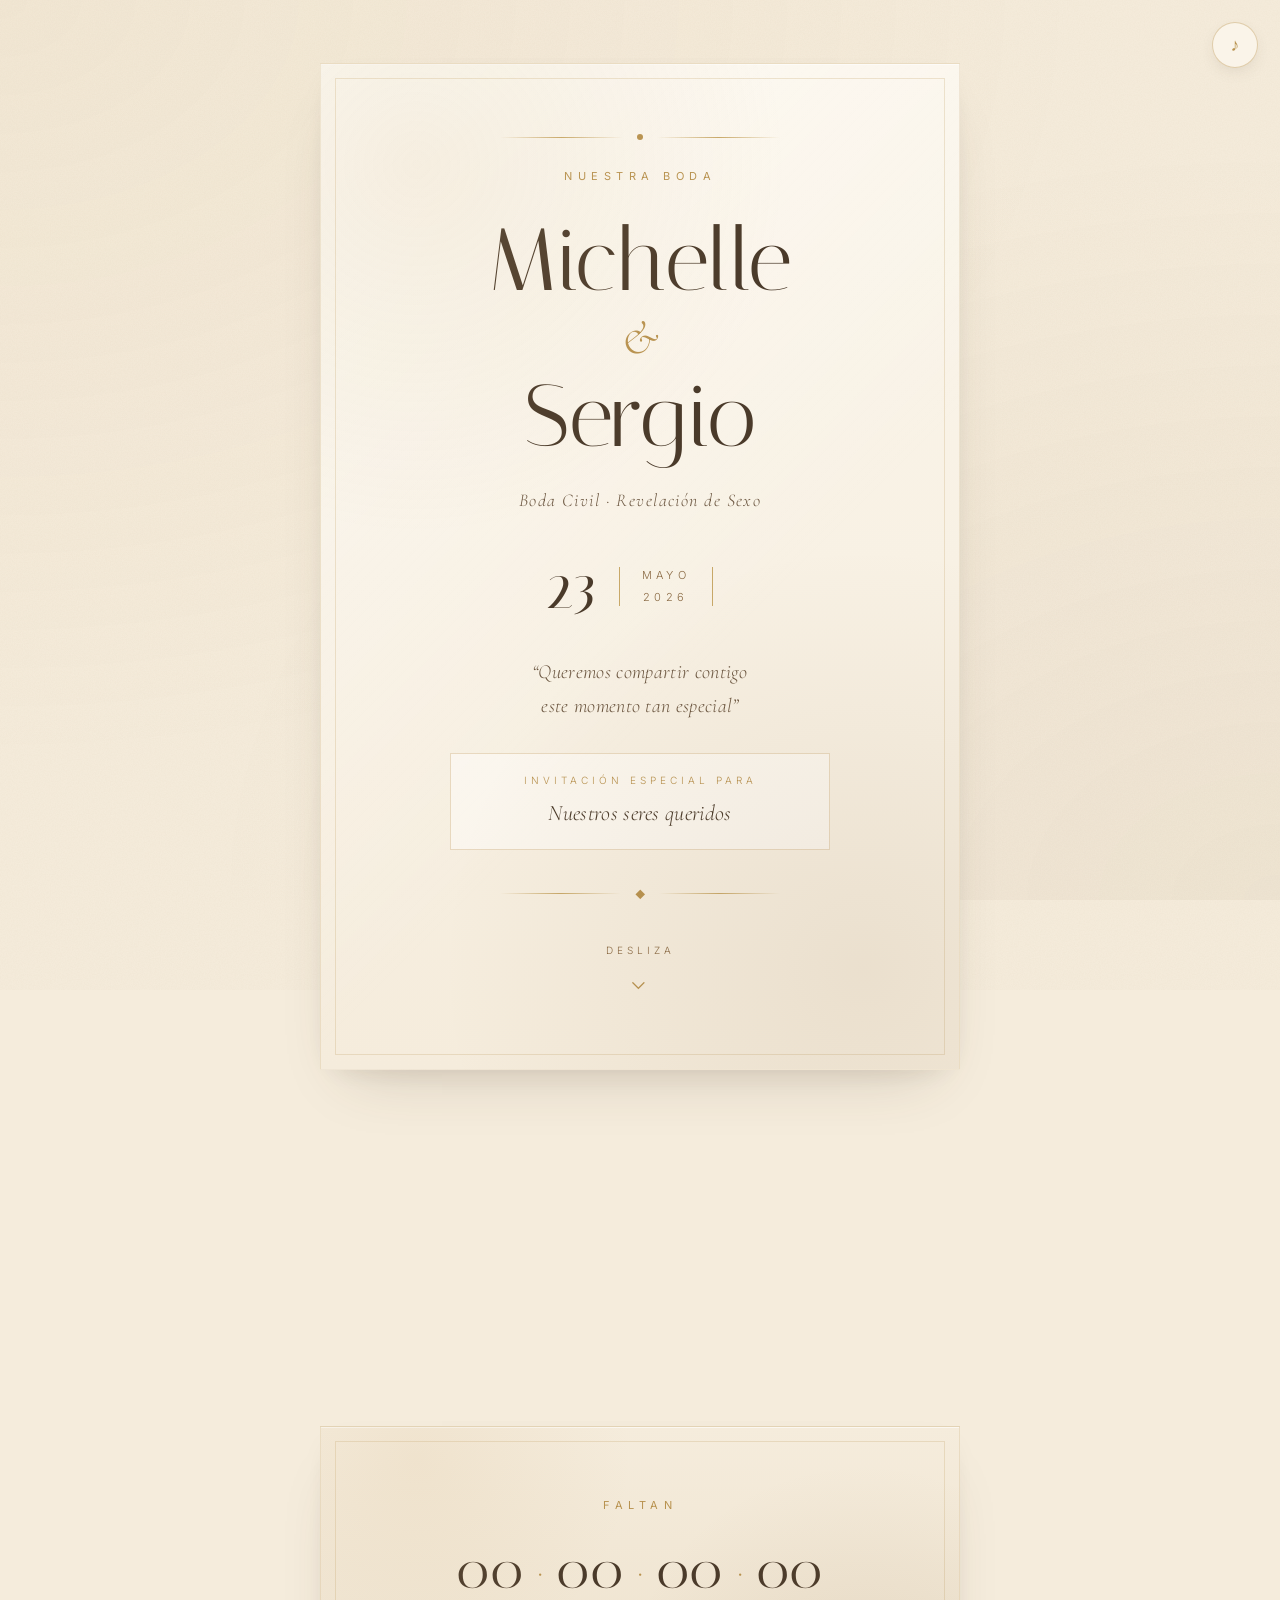
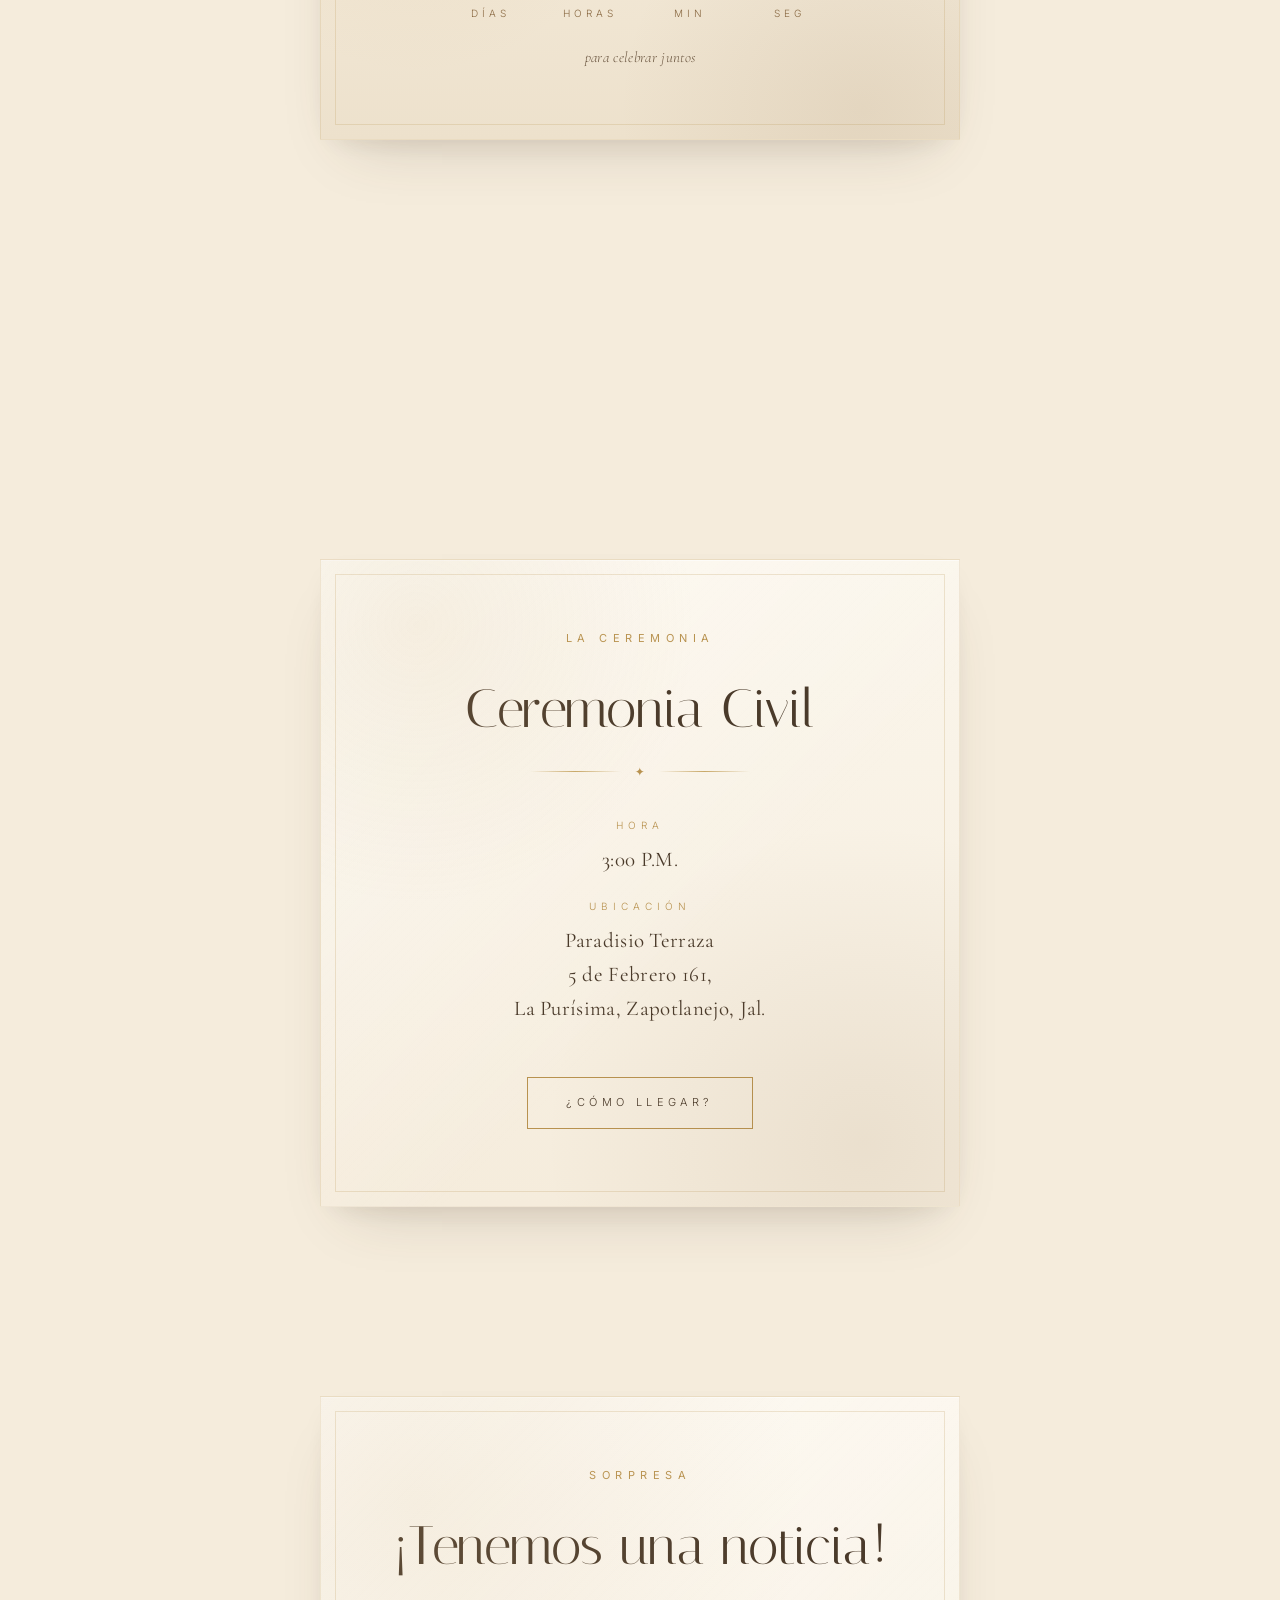
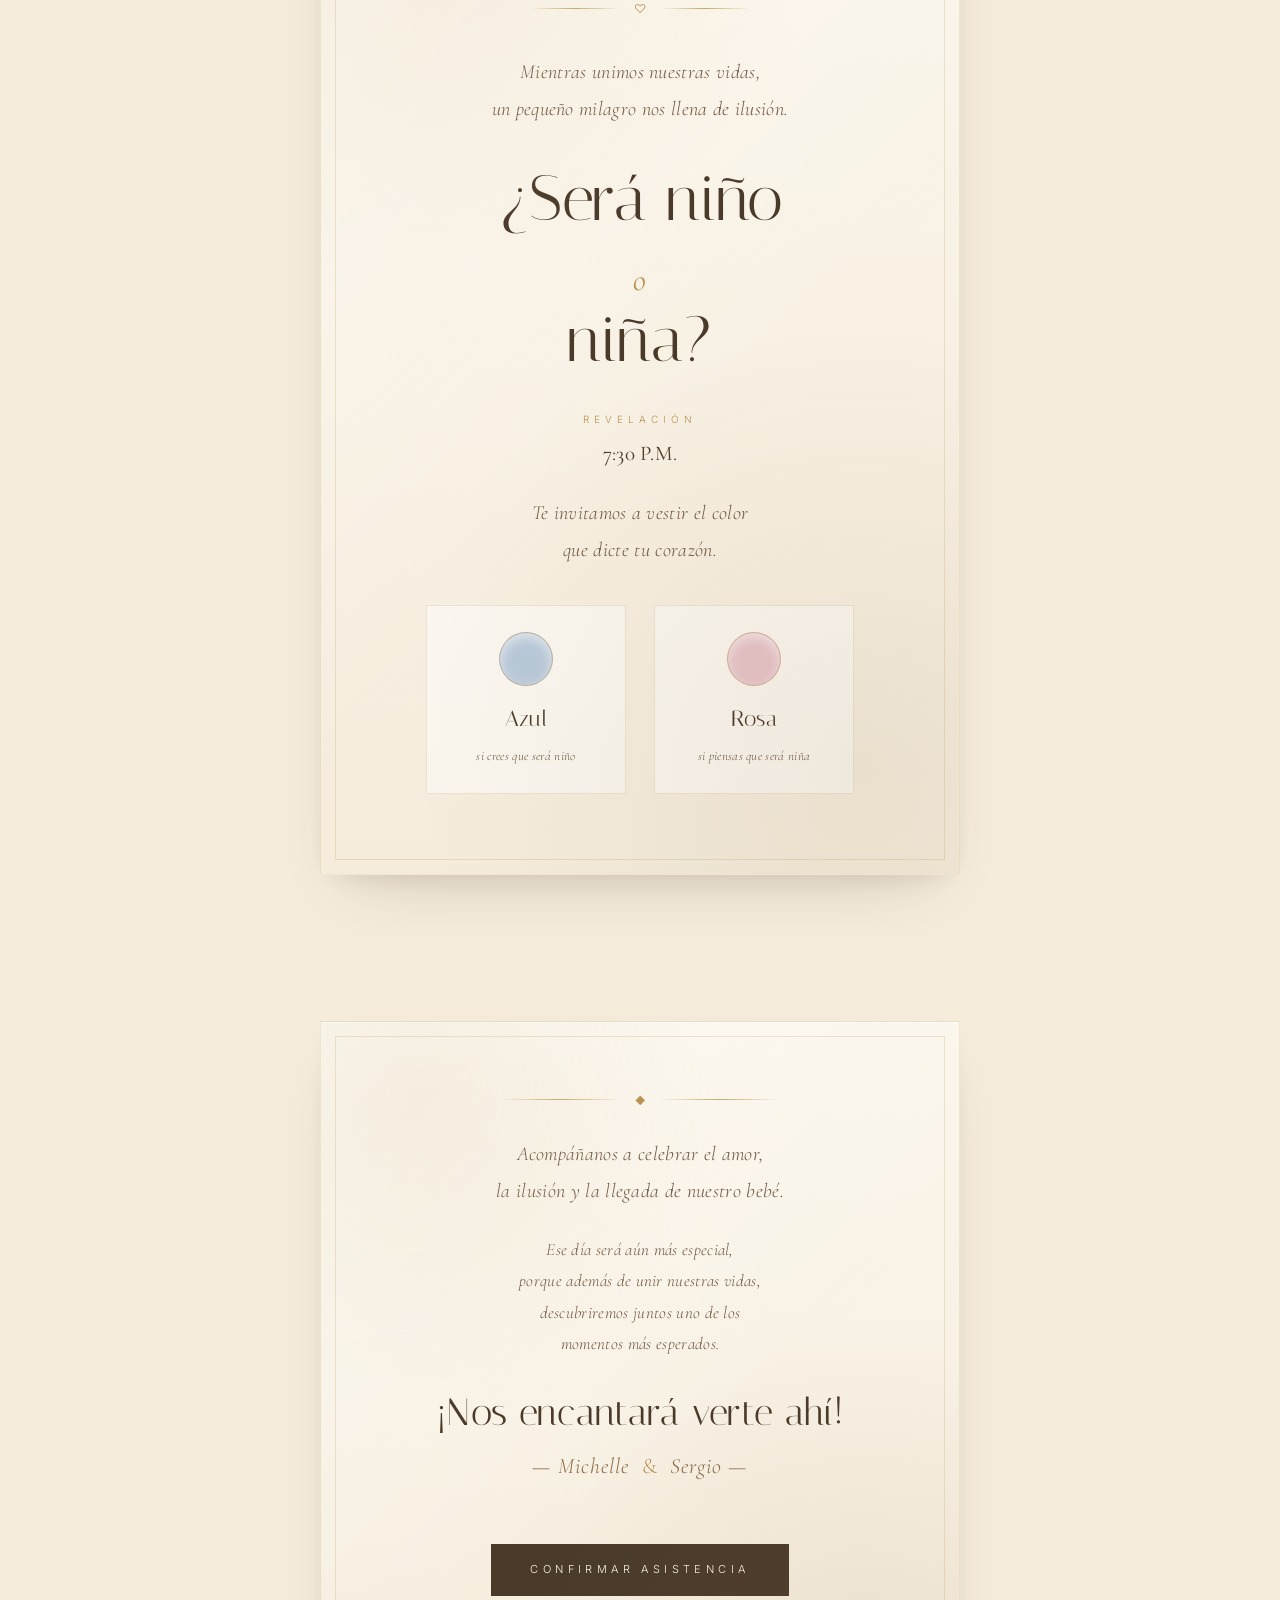
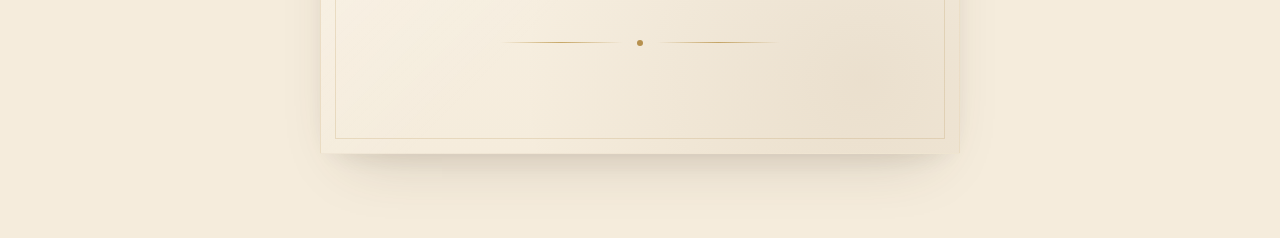
==== invitacion/boda-sergio-michelle/index.html @ 26754b71 "Boda Sergio" ====
<!DOCTYPE html>
<html lang="es-MX">
<head>
<meta charset="UTF-8" />
<meta name="viewport" content="width=device-width, initial-scale=1.0" />
<meta name="theme-color" content="#f5ecdc" />
<title>Michelle & Sergio · Nuestra Boda · 23 de Mayo, 2026</title>
<meta name="description" content="Invitación a la boda civil y revelación de sexo de Michelle y Sergio. 23 de Mayo de 2026, Paradisio Terraza." />

<link rel="preconnect" href="https://fonts.googleapis.com">
<link rel="preconnect" href="https://fonts.gstatic.com" crossorigin>
<link href="https://fonts.googleapis.com/css2?family=Cormorant+Garamond:ital,wght@0,300;0,400;0,500;0,600;1,300;1,400&family=Italiana&family=Inter:wght@200;300;400;500&display=swap" rel="stylesheet">

<link rel="stylesheet" href="style.css" />
</head>
<body>

<!-- Audio opcional -->
<button class="music-toggle" id="musicToggle" aria-label="Música">
  <span class="music-icon" id="musicIcon">♪</span>
</button>
<audio id="bgMusic" loop preload="none">
  <source src="https://cdn.pixabay.com/audio/2022/10/30/audio_347111d654.mp3" type="audio/mpeg">
</audio>

<!-- Grain overlay -->
<div class="grain" aria-hidden="true"></div>

<!-- HERO -->
<section class="sheet hero" id="hero">
  <div class="paper">
    <div class="ornament-top">
      <span class="line"></span>
      <span class="dot"></span>
      <span class="line"></span>
    </div>

    <p class="overline reveal">Nuestra Boda</p>

    <h1 class="couple reveal">
      <span class="name">Michelle</span>
      <span class="amp">&</span>
      <span class="name">Sergio</span>
    </h1>

    <p class="subtitle reveal">Boda Civil &middot; Revelación de Sexo</p>

    <div class="date-block reveal">
      <span class="date-piece">23</span>
      <div class="date-mid">
        <span>Mayo</span>
        <span>2026</span>
      </div>
      <span class="date-piece">23</span>
    </div>

    <p class="hero-quote reveal">
      “Queremos compartir contigo<br/>este momento tan especial”
    </p>

    <div class="guest-card reveal" id="guestCard">
      <span class="guest-label">Invitación especial para</span>
      <span class="guest-name" id="guestName">nuestros invitados</span>
    </div>

    <div class="ornament-bottom reveal">
      <span class="line"></span>
      <span class="diamond">◆</span>
      <span class="line"></span>
    </div>

    <div class="scroll-hint reveal">
      <span>desliza</span>
      <span class="scroll-arrow">⌄</span>
    </div>
  </div>
</section>

<!-- COUNTDOWN -->
<section class="sheet countdown-section">
  <div class="paper soft">
    <p class="overline reveal">Faltan</p>
    <div class="countdown reveal" id="countdown">
      <div class="cd-unit"><span class="cd-num" id="cdDays">00</span><span class="cd-lbl">Días</span></div>
      <span class="cd-sep">·</span>
      <div class="cd-unit"><span class="cd-num" id="cdHours">00</span><span class="cd-lbl">Horas</span></div>
      <span class="cd-sep">·</span>
      <div class="cd-unit"><span class="cd-num" id="cdMins">00</span><span class="cd-lbl">Min</span></div>
      <span class="cd-sep">·</span>
      <div class="cd-unit"><span class="cd-num" id="cdSecs">00</span><span class="cd-lbl">Seg</span></div>
    </div>
    <p class="muted reveal">para celebrar juntos</p>
  </div>
</section>

<!-- CEREMONIA -->
<section class="sheet ceremony">
  <div class="paper">
    <p class="overline reveal">La Ceremonia</p>
    <h2 class="serif-title reveal">Ceremonia Civil</h2>

    <div class="divider reveal"><span></span><i>✦</i><span></span></div>

    <div class="info-row reveal">
      <span class="info-label">Hora</span>
      <span class="info-value">3:00 P.M.</span>
    </div>

    <div class="info-row reveal">
      <span class="info-label">Ubicación</span>
      <span class="info-value">
        Paradisio Terraza<br/>
        5 de Febrero 161,<br/>
        La Purísima, Zapotlanejo, Jal.
      </span>
    </div>

    <a class="btn-elegant reveal" href="https://maps.google.com/?q=Paradisio+Terraza+5+de+Febrero+161+La+Purisima+Zapotlanejo+Jalisco" target="_blank" rel="noopener">
      ¿Cómo llegar?
    </a>
  </div>
</section>

<!-- REVELACION -->
<section class="sheet reveal-section">
  <div class="paper">
    <p class="overline reveal">Sorpresa</p>
    <h2 class="serif-title reveal">¡Tenemos una noticia!</h2>

    <div class="divider reveal"><span></span><i>♡</i><span></span></div>

    <p class="poetic reveal">
      Mientras unimos nuestras vidas,<br/>
      un pequeño milagro nos llena de ilusión.
    </p>

    <h3 class="big-question reveal">¿Será niño<br/><em>o</em><br/>niña?</h3>

    <div class="info-row reveal">
      <span class="info-label">Revelación</span>
      <span class="info-value">7:30 P.M.</span>
    </div>

    <p class="poetic reveal">
      Te invitamos a vestir el color<br/>que dicte tu corazón.
    </p>

    <div class="colors reveal">
      <div class="color-card blue">
        <span class="swatch"></span>
        <span class="c-title">Azul</span>
        <span class="c-sub">si crees que será niño</span>
      </div>
      <div class="color-card pink">
        <span class="swatch"></span>
        <span class="c-title">Rosa</span>
        <span class="c-sub">si piensas que será niña</span>
      </div>
    </div>
  </div>
</section>

<!-- FINAL -->
<section class="sheet final">
  <div class="paper">
    <div class="ornament-top reveal">
      <span class="line"></span>
      <span class="diamond">◆</span>
      <span class="line"></span>
    </div>

    <p class="poetic reveal">
      Acompáñanos a celebrar el amor,<br/>
      la ilusión y la llegada de nuestro bebé.
    </p>

    <p class="poetic small reveal">
      Ese día será aún más especial,<br/>
      porque además de unir nuestras vidas,<br/>
      descubriremos juntos uno de los<br/>momentos más esperados.
    </p>

    <h3 class="closing reveal">¡Nos encantará verte ahí!</h3>

    <p class="signature reveal">— Michelle <span>&</span> Sergio —</p>

    <a class="btn-elegant primary reveal" id="rsvpBtn" href="#">Confirmar Asistencia</a>

    <div class="ornament-bottom reveal">
      <span class="line"></span>
      <span class="dot"></span>
      <span class="line"></span>
    </div>

    <p class="footnote reveal">23 · Mayo · 2026</p>
  </div>
</section>

<script src="app.js"></script>
</body>
</html>
---- invitacion/boda-sergio-michelle/style.css ----
/* ============================================
   MICHELLE & SERGIO · INVITACIÓN PREMIUM
   Estética: papel artesanal · editorial wedding
   ============================================ */

:root {
  --cream:        #f5ecdc;
  --cream-deep:   #ede1cc;
  --ivory:        #fbf6ec;
  --beige:        #e6d6b8;
  --champagne:    #d4b483;
  --gold:         #b8924f;
  --gold-soft:    #c8a868;
  --coffee:       #8a6a44;
  --ink:          #4a3a2a;
  --ink-soft:     #6b5640;

  --serif: 'Cormorant Garamond', 'Times New Roman', serif;
  --display: 'Italiana', serif;
  --sans: 'Inter', system-ui, sans-serif;
}

* { box-sizing: border-box; margin: 0; padding: 0; }

html { scroll-behavior: smooth; }

body {
  font-family: var(--sans);
  color: var(--ink);
  background: var(--cream);
  line-height: 1.6;
  font-weight: 300;
  letter-spacing: 0.02em;
  overflow-x: hidden;
  -webkit-font-smoothing: antialiased;
}

/* ============================================
   PAPEL TEXTURIZADO
   ============================================ */
body::before {
  content: "";
  position: fixed;
  inset: 0;
  pointer-events: none;
  background:
    radial-gradient(ellipse at top left, rgba(212,180,131,0.08), transparent 60%),
    radial-gradient(ellipse at bottom right, rgba(138,106,68,0.06), transparent 60%);
  z-index: 1;
}

/* Grain cinematográfico sutil */
.grain {
  position: fixed;
  inset: -10%;
  pointer-events: none;
  z-index: 2;
  opacity: 0.35;
  mix-blend-mode: multiply;
  background-image: url("data:image/svg+xml;utf8,<svg viewBox='0 0 200 200' xmlns='http://www.w3.org/2000/svg'><filter id='n'><feTurbulence type='fractalNoise' baseFrequency='0.9' numOctaves='2' stitchTiles='stitch'/><feColorMatrix values='0 0 0 0 0.55 0 0 0 0 0.45 0 0 0 0 0.30 0 0 0 0.18 0'/></filter><rect width='100%' height='100%' filter='url(%23n)'/></svg>");
  background-size: 220px 220px;
  animation: grainShift 9s steps(6) infinite;
}
@keyframes grainShift {
  0%   { transform: translate(0,0); }
  20%  { transform: translate(-3%, 2%); }
  40%  { transform: translate(2%, -1%); }
  60%  { transform: translate(-1%, 3%); }
  80%  { transform: translate(3%, 1%); }
  100% { transform: translate(0,0); }
}

/* ============================================
   HOJAS DE PAPEL
   ============================================ */
.sheet {
  position: relative;
  z-index: 3;
  min-height: 100vh;
  padding: 7vh 5vw;
  display: flex;
  align-items: center;
  justify-content: center;
}

.paper {
  position: relative;
  width: 100%;
  max-width: 640px;
  padding: 70px 50px;
  background:
    linear-gradient(135deg, rgba(255,255,255,0.35), rgba(255,255,255,0) 60%),
    linear-gradient(180deg, var(--ivory), var(--cream));
  border: 1px solid rgba(184,146,79,0.18);
  box-shadow:
    0 1px 0 rgba(255,255,255,0.6) inset,
    0 30px 60px -30px rgba(74,58,42,0.22),
    0 10px 30px -15px rgba(74,58,42,0.15);
  text-align: center;
  overflow: hidden;
}

.paper::before {
  content: "";
  position: absolute;
  inset: 14px;
  border: 1px solid rgba(184,146,79,0.22);
  pointer-events: none;
}

.paper::after {
  content: "";
  position: absolute;
  inset: 0;
  pointer-events: none;
  background:
    radial-gradient(circle at 15% 10%, rgba(212,180,131,0.15), transparent 35%),
    radial-gradient(circle at 85% 90%, rgba(138,106,68,0.10), transparent 40%);
}

.paper.soft {
  background: linear-gradient(180deg, var(--cream), var(--cream-deep));
}

/* ============================================
   ORNAMENTOS
   ============================================ */
.ornament-top, .ornament-bottom {
  display: flex;
  align-items: center;
  justify-content: center;
  gap: 14px;
  margin: 0 auto 28px;
  max-width: 280px;
}
.ornament-bottom { margin: 36px auto 8px; }

.ornament-top .line,
.ornament-bottom .line {
  flex: 1;
  height: 1px;
  background: linear-gradient(90deg, transparent, var(--gold-soft), transparent);
}

.ornament-top .dot,
.ornament-bottom .dot {
  width: 6px; height: 6px;
  background: var(--gold);
  border-radius: 50%;
}

.ornament-top .diamond,
.ornament-bottom .diamond {
  color: var(--gold);
  font-size: 10px;
  letter-spacing: 0;
}

/* ============================================
   TIPOGRAFÍA
   ============================================ */
.overline {
  font-family: var(--sans);
  font-size: 11px;
  font-weight: 400;
  letter-spacing: 0.5em;
  text-transform: uppercase;
  color: var(--gold);
  margin-bottom: 30px;
}

.couple {
  font-family: var(--display);
  font-weight: 400;
  color: var(--ink);
  font-size: clamp(46px, 9vw, 88px);
  line-height: 1;
  margin: 20px 0 26px;
  display: flex;
  flex-direction: column;
  align-items: center;
  gap: 6px;
}
.couple .name {
  display: block;
  font-style: normal;
}
.couple .amp {
  font-family: var(--serif);
  font-style: italic;
  font-weight: 300;
  color: var(--gold);
  font-size: 0.55em;
  margin: 4px 0;
}

.subtitle {
  font-family: var(--serif);
  font-style: italic;
  font-size: clamp(15px, 2.2vw, 18px);
  color: var(--ink-soft);
  letter-spacing: 0.08em;
  margin-bottom: 40px;
}

.date-block {
  display: flex;
  align-items: center;
  justify-content: center;
  gap: 22px;
  margin: 30px 0 36px;
}
.date-block .date-piece {
  font-family: var(--display);
  font-size: clamp(40px, 7vw, 64px);
  color: var(--ink);
  line-height: 1;
}
.date-block .date-piece:last-child { visibility: hidden; opacity: 0; width: 0; }
.date-block .date-mid {
  display: flex;
  flex-direction: column;
  gap: 4px;
  padding: 0 22px;
  border-left: 1px solid var(--gold-soft);
  border-right: 1px solid var(--gold-soft);
  font-family: var(--sans);
  font-size: 11px;
  letter-spacing: 0.4em;
  text-transform: uppercase;
  color: var(--coffee);
}

.hero-quote {
  font-family: var(--serif);
  font-style: italic;
  font-weight: 300;
  font-size: clamp(16px, 2.4vw, 20px);
  color: var(--ink-soft);
  line-height: 1.7;
  margin: 30px auto 20px;
  max-width: 420px;
}

.guest-card {
  margin: 30px auto 10px;
  padding: 18px 24px;
  border: 1px solid rgba(184,146,79,0.3);
  background: rgba(255,255,255,0.4);
  max-width: 380px;
}
.guest-label {
  display: block;
  font-family: var(--sans);
  font-size: 10px;
  letter-spacing: 0.4em;
  text-transform: uppercase;
  color: var(--gold);
  margin-bottom: 8px;
}
.guest-name {
  display: block;
  font-family: var(--serif);
  font-style: italic;
  font-size: clamp(18px, 3vw, 22px);
  color: var(--ink);
}

.scroll-hint {
  margin-top: 40px;
  display: flex;
  flex-direction: column;
  align-items: center;
  gap: 6px;
  font-family: var(--sans);
  font-size: 10px;
  letter-spacing: 0.4em;
  text-transform: uppercase;
  color: var(--coffee);
}
.scroll-arrow {
  font-size: 22px;
  color: var(--gold);
  animation: bounceArrow 2.4s ease-in-out infinite;
}
@keyframes bounceArrow {
  0%, 100% { transform: translateY(0); opacity: 0.6; }
  50%      { transform: translateY(6px); opacity: 1; }
}

/* ============================================
   COUNTDOWN
   ============================================ */
.countdown {
  display: flex;
  align-items: center;
  justify-content: center;
  gap: 14px;
  margin: 24px 0;
  flex-wrap: wrap;
}
.cd-unit {
  display: flex;
  flex-direction: column;
  align-items: center;
  min-width: 60px;
}
.cd-num {
  font-family: var(--display);
  font-size: clamp(34px, 6vw, 52px);
  color: var(--ink);
  line-height: 1;
}
.cd-lbl {
  font-family: var(--sans);
  font-size: 10px;
  letter-spacing: 0.4em;
  text-transform: uppercase;
  color: var(--coffee);
  margin-top: 8px;
}
.cd-sep {
  font-family: var(--display);
  color: var(--gold);
  font-size: clamp(24px, 4vw, 36px);
  align-self: flex-start;
  margin-top: 4px;
}
.muted {
  font-family: var(--serif);
  font-style: italic;
  color: var(--ink-soft);
  margin-top: 14px;
  font-size: 15px;
}

/* ============================================
   SERIF TITLE / DIVIDER
   ============================================ */
.serif-title {
  font-family: var(--display);
  font-weight: 400;
  font-size: clamp(34px, 6vw, 54px);
  color: var(--ink);
  line-height: 1.15;
  margin-bottom: 14px;
}

.divider {
  display: flex;
  align-items: center;
  justify-content: center;
  gap: 14px;
  max-width: 220px;
  margin: 22px auto 36px;
}
.divider span {
  flex: 1;
  height: 1px;
  background: linear-gradient(90deg, transparent, var(--gold-soft), transparent);
}
.divider i {
  color: var(--gold);
  font-style: normal;
  font-size: 12px;
}

/* ============================================
   INFO ROWS
   ============================================ */
.info-row {
  margin: 22px 0;
}
.info-label {
  display: block;
  font-family: var(--sans);
  font-size: 10px;
  letter-spacing: 0.5em;
  text-transform: uppercase;
  color: var(--gold);
  margin-bottom: 10px;
}
.info-value {
  display: block;
  font-family: var(--serif);
  font-size: clamp(17px, 2.4vw, 21px);
  color: var(--ink);
  line-height: 1.6;
  font-weight: 400;
}

/* ============================================
   BOTONES ELEGANTES
   ============================================ */
.btn-elegant {
  display: inline-block;
  margin-top: 30px;
  padding: 16px 38px;
  font-family: var(--sans);
  font-size: 11px;
  letter-spacing: 0.4em;
  text-transform: uppercase;
  color: var(--ink);
  text-decoration: none;
  background: transparent;
  border: 1px solid var(--gold);
  position: relative;
  transition: all 0.6s cubic-bezier(0.4, 0, 0.2, 1);
  overflow: hidden;
}
.btn-elegant::before {
  content: "";
  position: absolute;
  inset: 0;
  background: var(--gold);
  transform: scaleX(0);
  transform-origin: left;
  transition: transform 0.6s cubic-bezier(0.4, 0, 0.2, 1);
  z-index: -1;
}
.btn-elegant:hover {
  color: var(--ivory);
}
.btn-elegant:hover::before {
  transform: scaleX(1);
}
.btn-elegant.primary {
  background: var(--ink);
  color: var(--ivory);
  border-color: var(--ink);
}
.btn-elegant.primary::before { background: var(--gold); }

/* ============================================
   REVELACIÓN
   ============================================ */
.poetic {
  font-family: var(--serif);
  font-style: italic;
  font-weight: 300;
  font-size: clamp(16px, 2.4vw, 20px);
  color: var(--ink-soft);
  line-height: 1.85;
  margin: 24px auto;
  max-width: 460px;
}
.poetic.small {
  font-size: clamp(14px, 2vw, 17px);
}

.big-question {
  font-family: var(--display);
  font-weight: 400;
  font-size: clamp(40px, 7vw, 64px);
  color: var(--ink);
  line-height: 1.1;
  margin: 36px 0;
}
.big-question em {
  font-family: var(--serif);
  font-style: italic;
  font-size: 0.5em;
  color: var(--gold);
  display: inline-block;
  margin: 6px 0;
}

.colors {
  display: flex;
  justify-content: center;
  gap: 28px;
  margin: 36px auto 10px;
  flex-wrap: wrap;
}
.color-card {
  flex: 1;
  min-width: 140px;
  max-width: 200px;
  padding: 26px 18px;
  background: rgba(255,255,255,0.5);
  border: 1px solid rgba(184,146,79,0.2);
  display: flex;
  flex-direction: column;
  align-items: center;
  gap: 10px;
  transition: transform 0.6s ease, box-shadow 0.6s ease;
}
.color-card:hover {
  transform: translateY(-4px);
  box-shadow: 0 18px 40px -20px rgba(74,58,42,0.3);
}
.swatch {
  width: 54px; height: 54px;
  border-radius: 50%;
  border: 1px solid rgba(184,146,79,0.4);
  box-shadow: inset 0 4px 12px rgba(255,255,255,0.6);
}
.color-card.blue .swatch  { background: #b9c9d9; }
.color-card.pink .swatch  { background: #e6c3c8; }
.c-title {
  font-family: var(--display);
  font-size: 22px;
  color: var(--ink);
  margin-top: 6px;
}
.c-sub {
  font-family: var(--serif);
  font-style: italic;
  font-size: 13px;
  color: var(--ink-soft);
  line-height: 1.5;
}

/* ============================================
   FINAL
   ============================================ */
.closing {
  font-family: var(--display);
  font-weight: 400;
  font-size: clamp(26px, 4.5vw, 38px);
  color: var(--ink);
  margin: 30px 0 14px;
  line-height: 1.2;
}
.signature {
  font-family: var(--serif);
  font-style: italic;
  font-size: clamp(18px, 2.6vw, 22px);
  color: var(--coffee);
  margin: 10px 0 30px;
  letter-spacing: 0.05em;
}
.signature span {
  color: var(--gold);
  font-style: normal;
  margin: 0 6px;
}
.footnote {
  margin-top: 20px;
  font-family: var(--sans);
  font-size: 11px;
  letter-spacing: 0.5em;
  text-transform: uppercase;
  color: var(--gold);
}

/* ============================================
   MÚSICA TOGGLE
   ============================================ */
.music-toggle {
  position: fixed;
  top: 22px;
  right: 22px;
  z-index: 50;
  width: 46px; height: 46px;
  border-radius: 50%;
  background: rgba(251,246,236,0.85);
  backdrop-filter: blur(6px);
  border: 1px solid rgba(184,146,79,0.4);
  color: var(--gold);
  font-size: 18px;
  cursor: pointer;
  transition: all 0.4s ease;
  box-shadow: 0 6px 20px -10px rgba(74,58,42,0.3);
}
.music-toggle:hover {
  background: var(--ivory);
  transform: scale(1.05);
}
.music-toggle.playing .music-icon {
  animation: spin 6s linear infinite;
  color: var(--ink);
}
@keyframes spin {
  from { transform: rotate(0deg); }
  to   { transform: rotate(360deg); }
}

/* ============================================
   REVEAL ANIMATIONS
   ============================================ */
.reveal {
  opacity: 0;
  transform: translateY(24px);
  transition:
    opacity 1.4s cubic-bezier(0.16, 1, 0.3, 1),
    transform 1.4s cubic-bezier(0.16, 1, 0.3, 1);
}
.reveal.in {
  opacity: 1;
  transform: translateY(0);
}

/* ============================================
   RESPONSIVE
   ============================================ */
@media (max-width: 640px) {
  .sheet { padding: 6vh 4vw; }
  .paper { padding: 50px 28px; }
  .paper::before { inset: 10px; }

  .date-block { gap: 14px; }
  .date-block .date-mid { padding: 0 14px; }

  .colors { gap: 16px; }
  .color-card { min-width: 130px; padding: 22px 14px; }

  .countdown { gap: 8px; }
  .cd-unit { min-width: 50px; }
  .cd-sep { display: none; }
}

@media (max-width: 380px) {
  .paper { padding: 40px 20px; }
  .ornament-top, .ornament-bottom { max-width: 220px; }
}
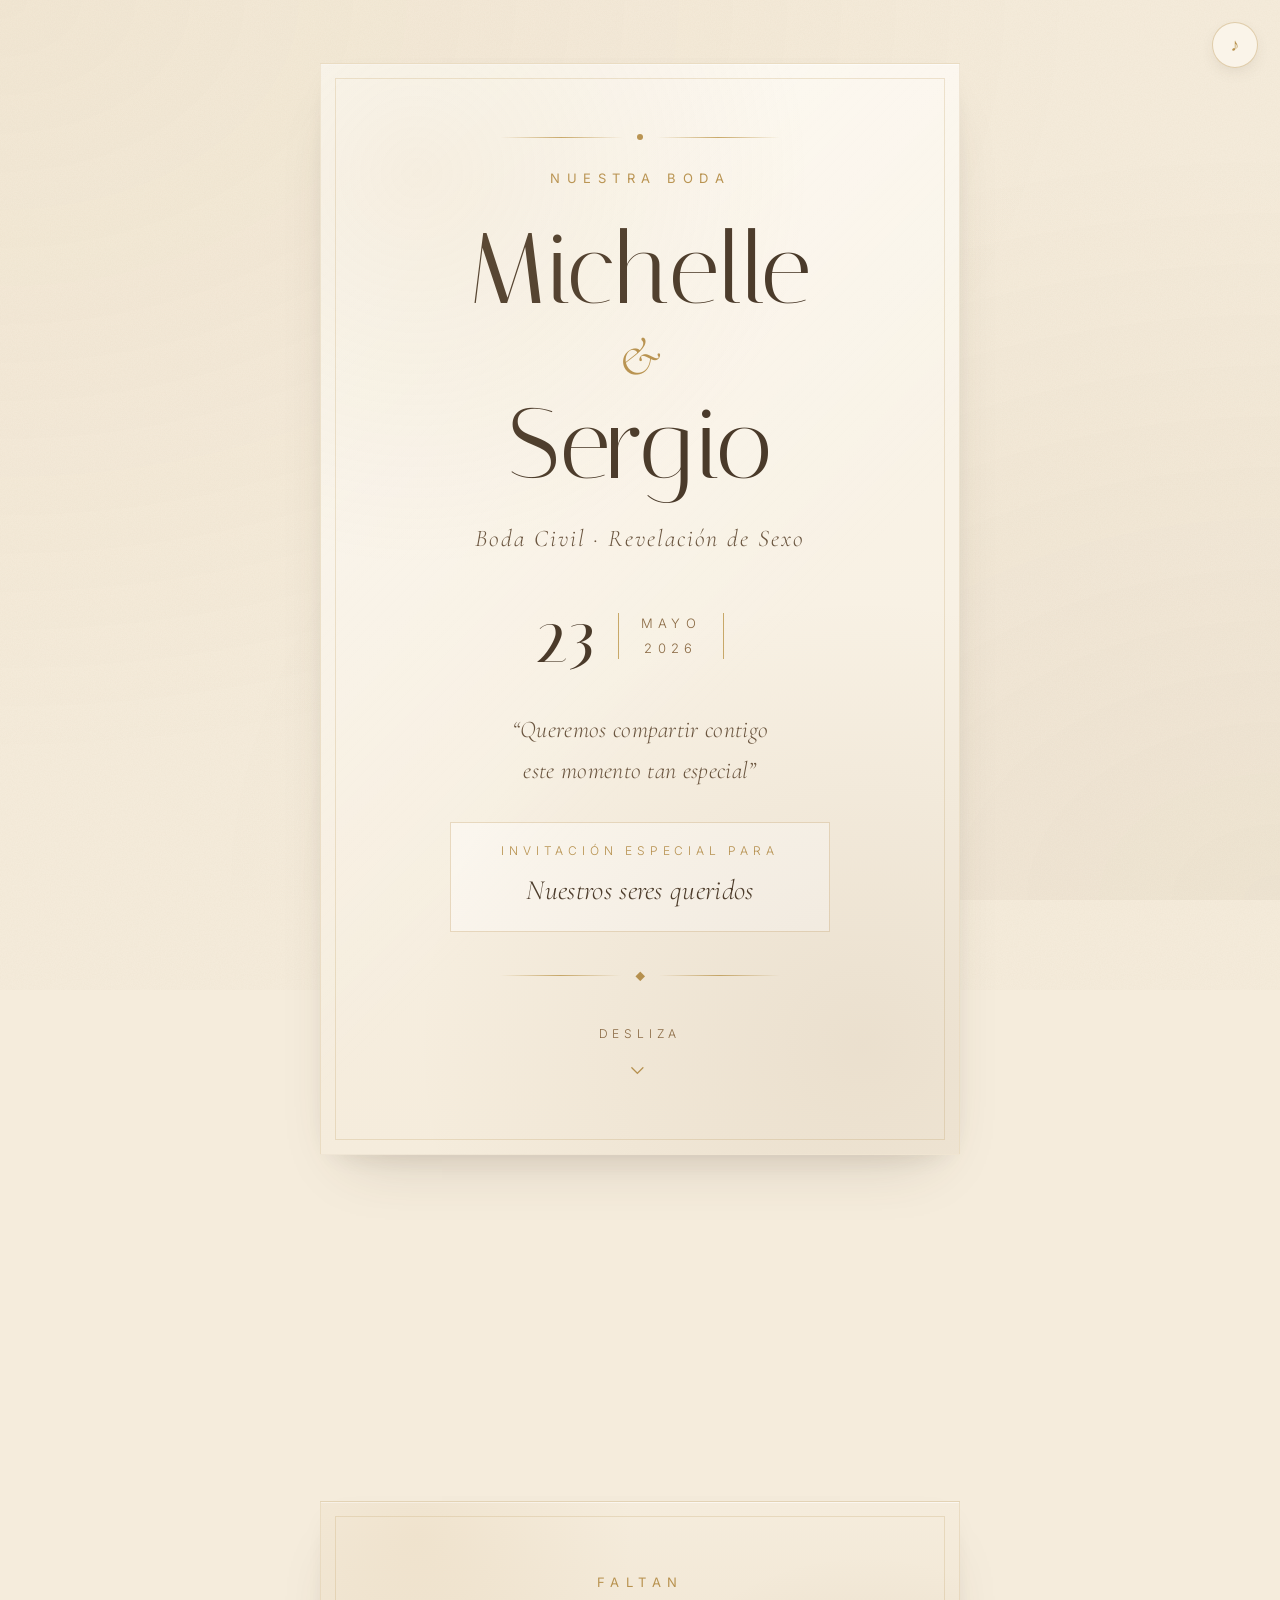
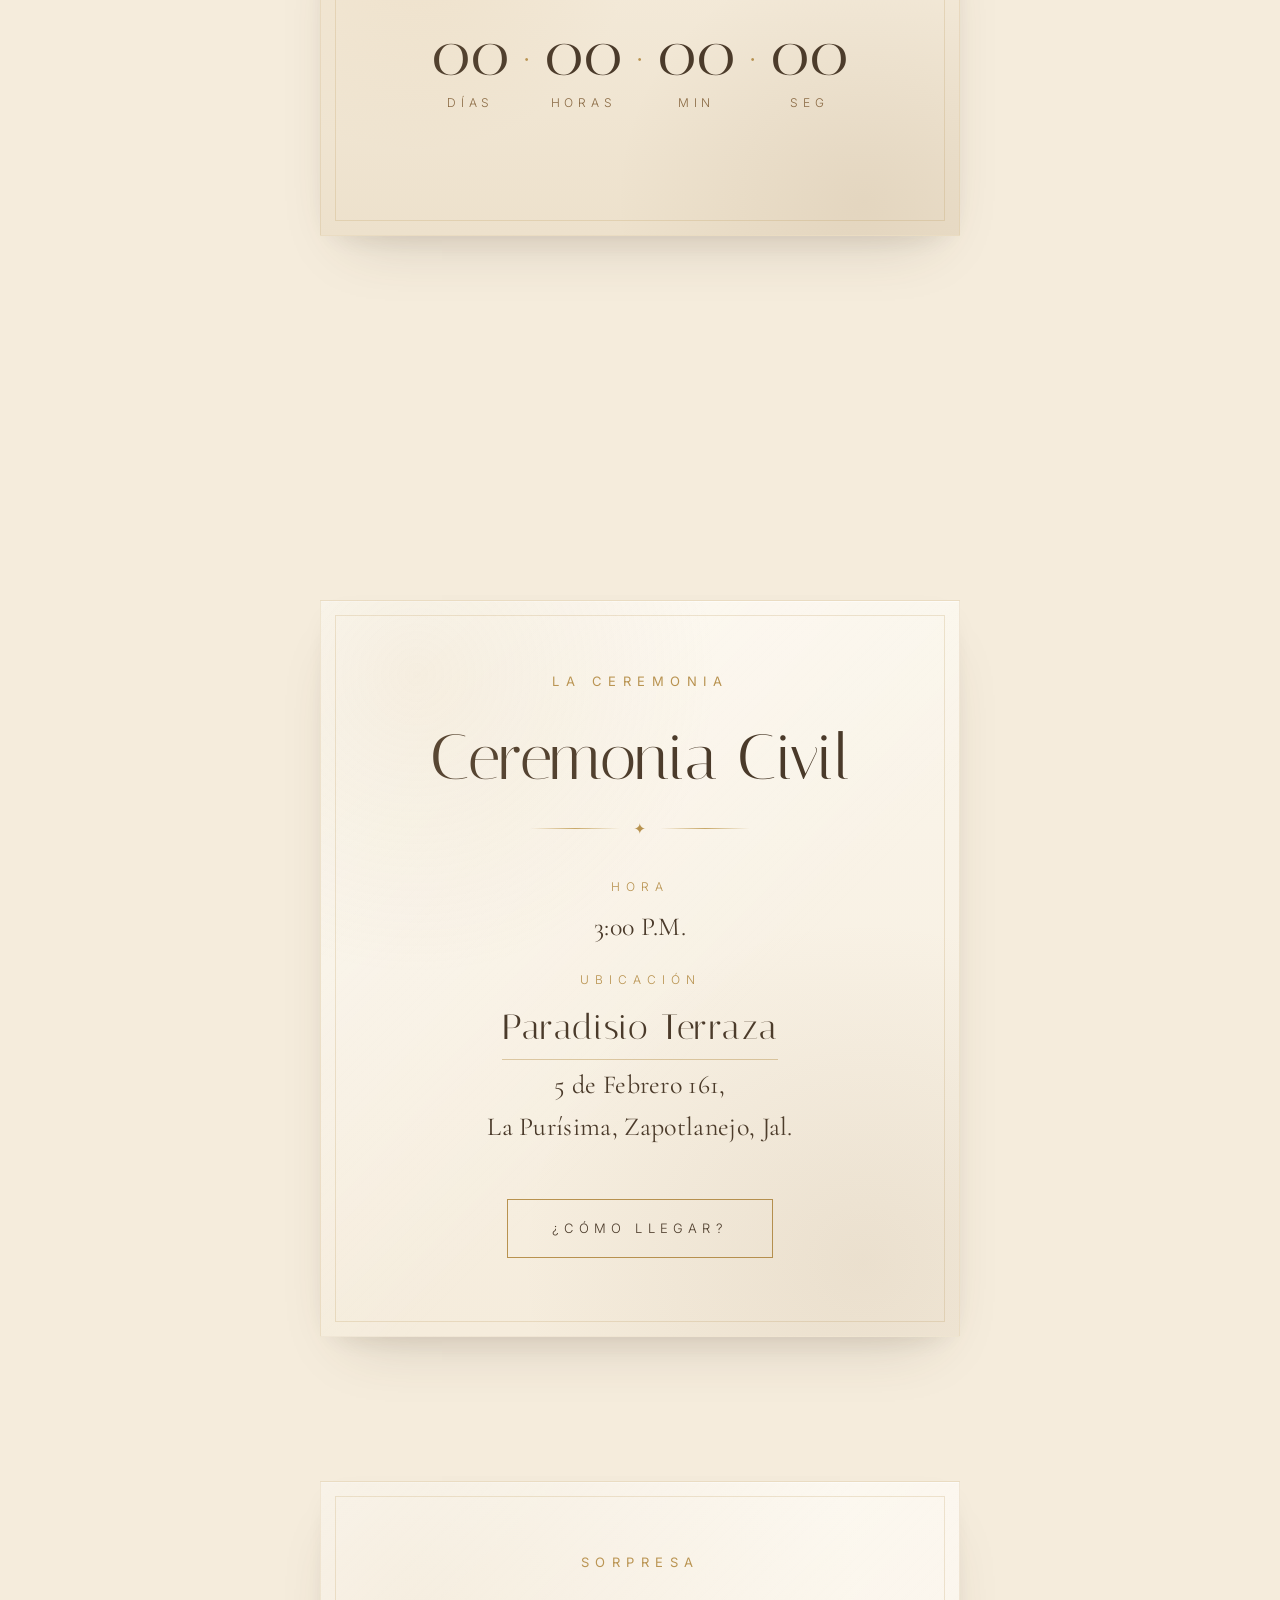
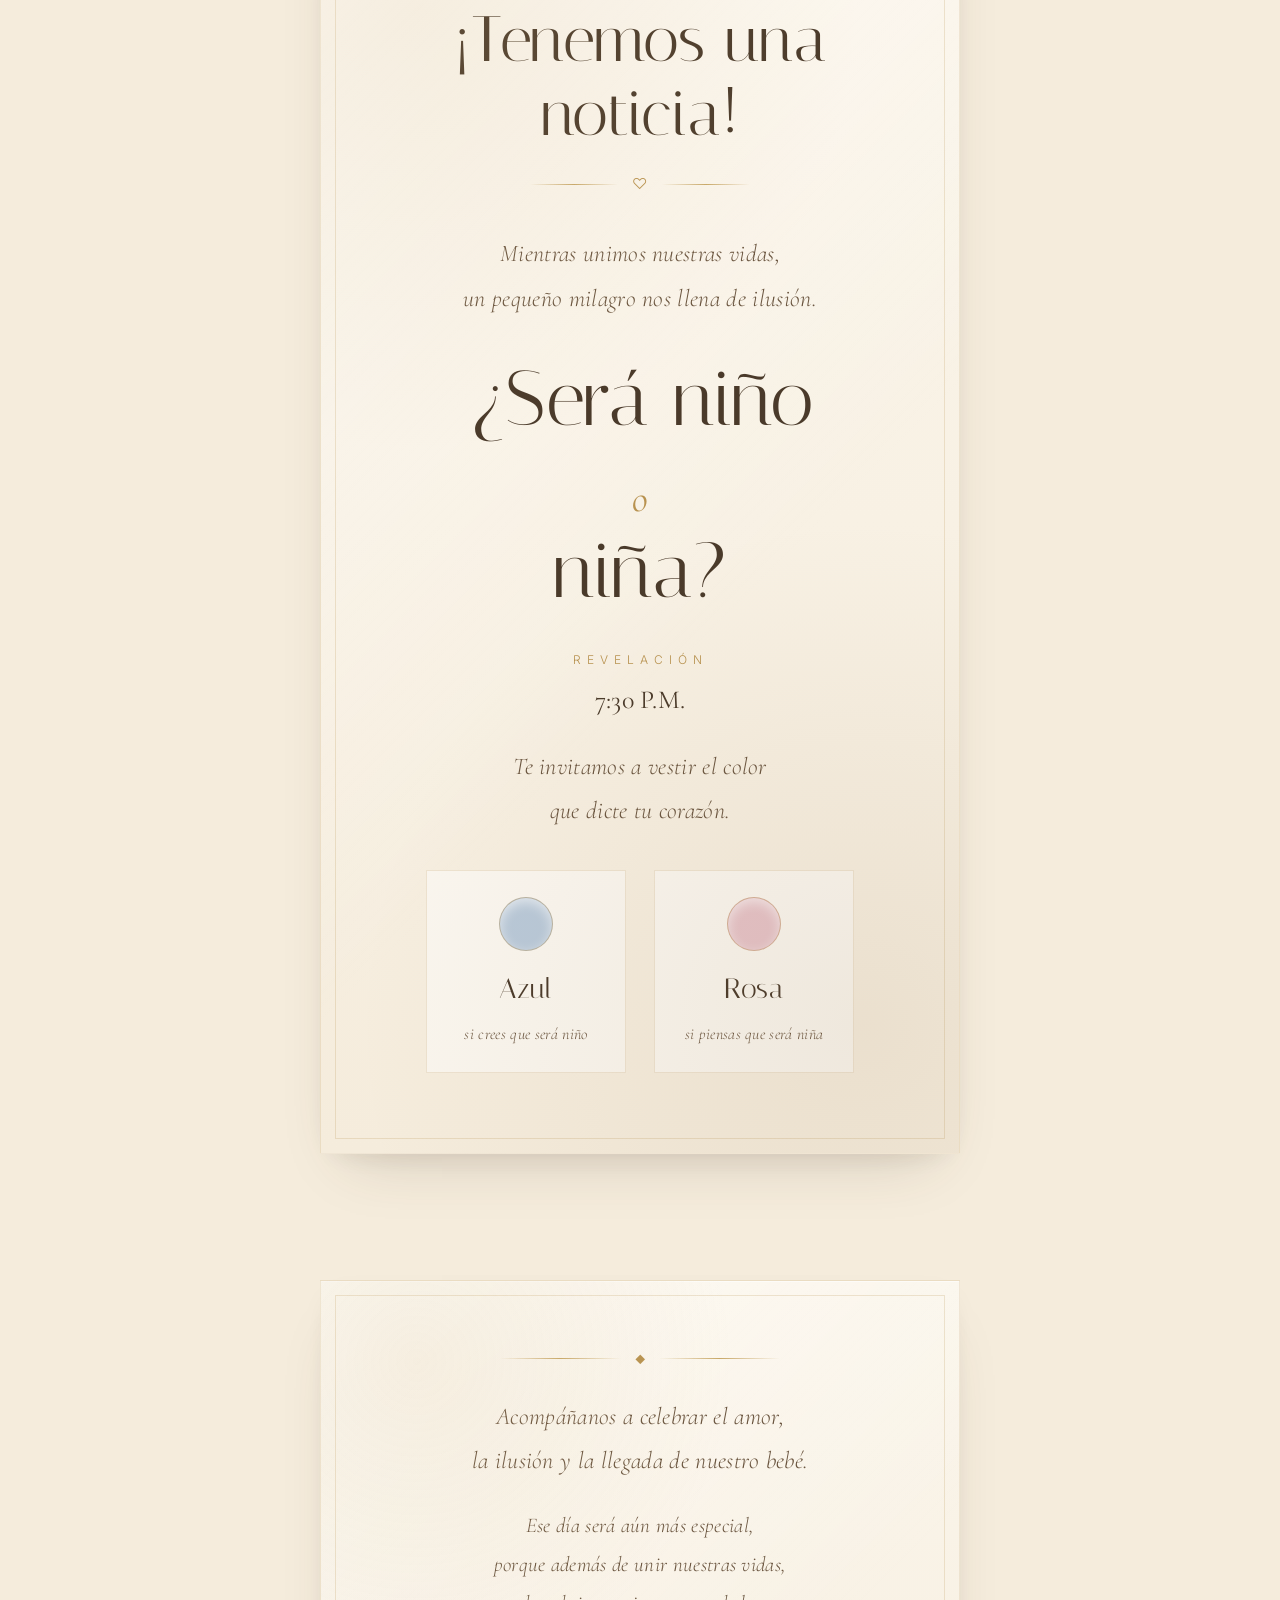
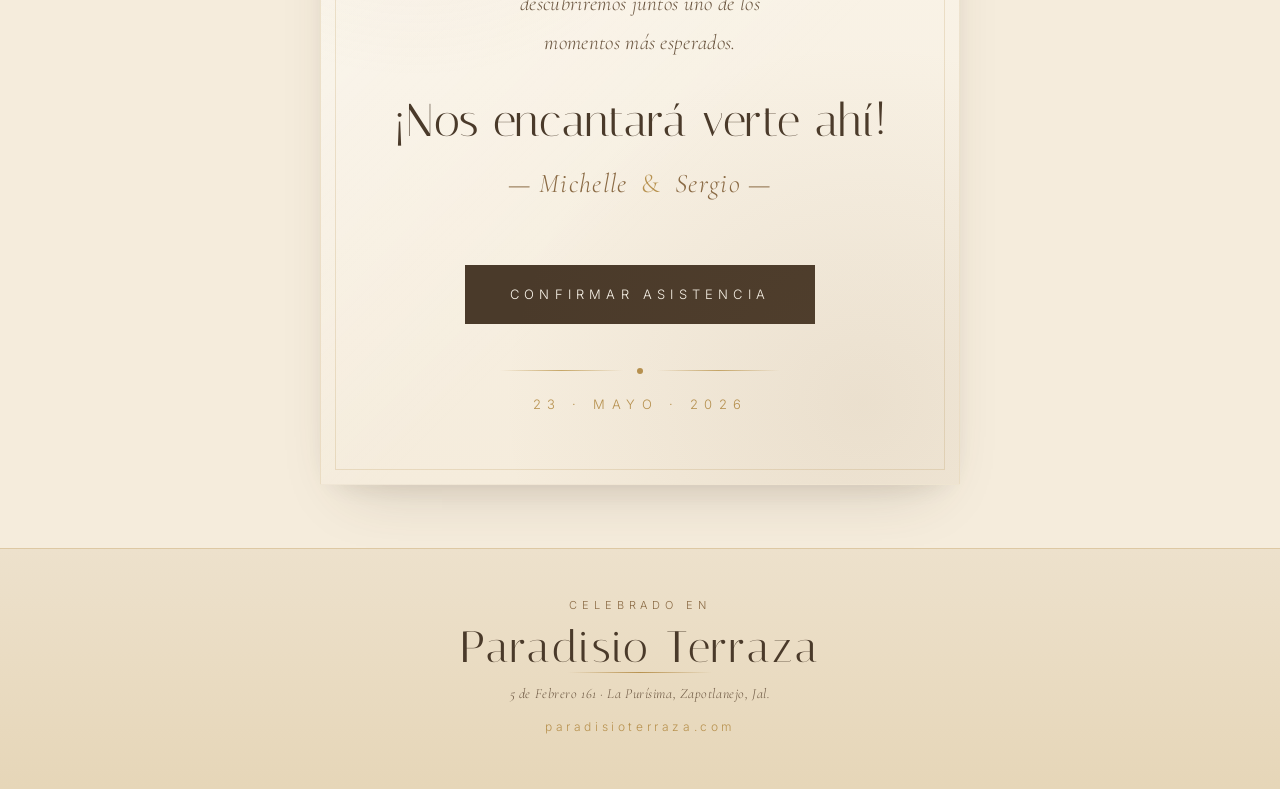
==== commit 21e8c2ac: "Se agrega footer paradisio terraza" ====
--- a/invitacion/boda-sergio-michelle/index.html
+++ b/invitacion/boda-sergio-michelle/index.html
@@ -109,7 +109,7 @@
     <div class="info-row reveal">
       <span class="info-label">Ubicación</span>
       <span class="info-value">
-        Paradisio Terraza<br/>
+        <span class="venue-name">Paradisio Terraza</span><br/>
         5 de Febrero 161,<br/>
         La Purísima, Zapotlanejo, Jal.
       </span>
@@ -196,6 +196,18 @@
   </div>
 </section>
 
+<!-- FOOTER PARADISIO -->
+<footer class="paradisio-footer">
+  <div class="paradisio-footer-inner">
+    <p class="paradisio-hosted">Celebrado en</p>
+    <a class="paradisio-brand" href="https://paradisioterraza.com" target="_blank" rel="noopener">
+      Paradisio Terraza
+    </a>
+    <p class="paradisio-address">5 de Febrero 161 · La Purísima, Zapotlanejo, Jal.</p>
+    <a class="paradisio-url" href="https://paradisioterraza.com/" target="_blank" rel="noopener">paradisioterraza.com</a>
+  </div>
+</footer>
+
 <script src="app.js"></script>
 </body>
 </html>
--- a/invitacion/boda-sergio-michelle/style.css
+++ b/invitacion/boda-sergio-michelle/style.css
@@ -161,7 +161,7 @@
    ============================================ */
 .overline {
   font-family: var(--sans);
-  font-size: 11px;
+  font-size: 13px;
   font-weight: 400;
   letter-spacing: 0.5em;
   text-transform: uppercase;
@@ -173,7 +173,7 @@
   font-family: var(--display);
   font-weight: 400;
   color: var(--ink);
-  font-size: clamp(46px, 9vw, 88px);
+  font-size: clamp(58px, 11vw, 100px);
   line-height: 1;
   margin: 20px 0 26px;
   display: flex;
@@ -197,7 +197,7 @@
 .subtitle {
   font-family: var(--serif);
   font-style: italic;
-  font-size: clamp(15px, 2.2vw, 18px);
+  font-size: clamp(18px, 2.8vw, 24px);
   color: var(--ink-soft);
   letter-spacing: 0.08em;
   margin-bottom: 40px;
@@ -212,7 +212,7 @@
 }
 .date-block .date-piece {
   font-family: var(--display);
-  font-size: clamp(40px, 7vw, 64px);
+  font-size: clamp(50px, 9vw, 76px);
   color: var(--ink);
   line-height: 1;
 }
@@ -225,7 +225,7 @@
   border-left: 1px solid var(--gold-soft);
   border-right: 1px solid var(--gold-soft);
   font-family: var(--sans);
-  font-size: 11px;
+  font-size: 13px;
   letter-spacing: 0.4em;
   text-transform: uppercase;
   color: var(--coffee);
@@ -235,7 +235,7 @@
   font-family: var(--serif);
   font-style: italic;
   font-weight: 300;
-  font-size: clamp(16px, 2.4vw, 20px);
+  font-size: clamp(19px, 2.8vw, 24px);
   color: var(--ink-soft);
   line-height: 1.7;
   margin: 30px auto 20px;
@@ -252,7 +252,7 @@
 .guest-label {
   display: block;
   font-family: var(--sans);
-  font-size: 10px;
+  font-size: 12px;
   letter-spacing: 0.4em;
   text-transform: uppercase;
   color: var(--gold);
@@ -262,7 +262,7 @@
   display: block;
   font-family: var(--serif);
   font-style: italic;
-  font-size: clamp(18px, 3vw, 22px);
+  font-size: clamp(22px, 3.5vw, 28px);
   color: var(--ink);
 }
 
@@ -273,7 +273,7 @@
   align-items: center;
   gap: 6px;
   font-family: var(--sans);
-  font-size: 10px;
+  font-size: 12px;
   letter-spacing: 0.4em;
   text-transform: uppercase;
   color: var(--coffee);
@@ -307,13 +307,13 @@
 }
 .cd-num {
   font-family: var(--display);
-  font-size: clamp(34px, 6vw, 52px);
+  font-size: clamp(42px, 7vw, 62px);
   color: var(--ink);
   line-height: 1;
 }
 .cd-lbl {
   font-family: var(--sans);
-  font-size: 10px;
+  font-size: 12px;
   letter-spacing: 0.4em;
   text-transform: uppercase;
   color: var(--coffee);
@@ -322,7 +322,7 @@
 .cd-sep {
   font-family: var(--display);
   color: var(--gold);
-  font-size: clamp(24px, 4vw, 36px);
+  font-size: clamp(30px, 5vw, 44px);
   align-self: flex-start;
   margin-top: 4px;
 }
@@ -331,7 +331,7 @@
   font-style: italic;
   color: var(--ink-soft);
   margin-top: 14px;
-  font-size: 15px;
+  font-size: 18px;
 }
 
 /* ============================================
@@ -340,7 +340,7 @@
 .serif-title {
   font-family: var(--display);
   font-weight: 400;
-  font-size: clamp(34px, 6vw, 54px);
+  font-size: clamp(42px, 7vw, 64px);
   color: var(--ink);
   line-height: 1.15;
   margin-bottom: 14px;
@@ -362,7 +362,7 @@
 .divider i {
   color: var(--gold);
   font-style: normal;
-  font-size: 12px;
+  font-size: 15px;
 }
 
 /* ============================================
@@ -374,7 +374,7 @@
 .info-label {
   display: block;
   font-family: var(--sans);
-  font-size: 10px;
+  font-size: 12px;
   letter-spacing: 0.5em;
   text-transform: uppercase;
   color: var(--gold);
@@ -383,7 +383,7 @@
 .info-value {
   display: block;
   font-family: var(--serif);
-  font-size: clamp(17px, 2.4vw, 21px);
+  font-size: clamp(20px, 3vw, 26px);
   color: var(--ink);
   line-height: 1.6;
   font-weight: 400;
@@ -395,9 +395,9 @@
 .btn-elegant {
   display: inline-block;
   margin-top: 30px;
-  padding: 16px 38px;
-  font-family: var(--sans);
-  font-size: 11px;
+  padding: 18px 44px;
+  font-family: var(--sans);
+  font-size: 13px;
   letter-spacing: 0.4em;
   text-transform: uppercase;
   color: var(--ink);
@@ -438,20 +438,20 @@
   font-family: var(--serif);
   font-style: italic;
   font-weight: 300;
-  font-size: clamp(16px, 2.4vw, 20px);
+  font-size: clamp(19px, 2.8vw, 24px);
   color: var(--ink-soft);
   line-height: 1.85;
   margin: 24px auto;
   max-width: 460px;
 }
 .poetic.small {
-  font-size: clamp(14px, 2vw, 17px);
+  font-size: clamp(17px, 2.4vw, 21px);
 }
 
 .big-question {
   font-family: var(--display);
   font-weight: 400;
-  font-size: clamp(40px, 7vw, 64px);
+  font-size: clamp(50px, 9vw, 78px);
   color: var(--ink);
   line-height: 1.1;
   margin: 36px 0;
@@ -499,14 +499,14 @@
 .color-card.pink .swatch  { background: #e6c3c8; }
 .c-title {
   font-family: var(--display);
-  font-size: 22px;
+  font-size: 28px;
   color: var(--ink);
   margin-top: 6px;
 }
 .c-sub {
   font-family: var(--serif);
   font-style: italic;
-  font-size: 13px;
+  font-size: 16px;
   color: var(--ink-soft);
   line-height: 1.5;
 }
@@ -517,7 +517,7 @@
 .closing {
   font-family: var(--display);
   font-weight: 400;
-  font-size: clamp(26px, 4.5vw, 38px);
+  font-size: clamp(32px, 5.5vw, 46px);
   color: var(--ink);
   margin: 30px 0 14px;
   line-height: 1.2;
@@ -525,7 +525,7 @@
 .signature {
   font-family: var(--serif);
   font-style: italic;
-  font-size: clamp(18px, 2.6vw, 22px);
+  font-size: clamp(22px, 3vw, 27px);
   color: var(--coffee);
   margin: 10px 0 30px;
   letter-spacing: 0.05em;
@@ -538,10 +538,102 @@
 .footnote {
   margin-top: 20px;
   font-family: var(--sans);
+  font-size: 13px;
+  letter-spacing: 0.5em;
+  text-transform: uppercase;
+  color: var(--gold);
+}
+
+/* ============================================
+   VENUE NAME (destacado en ubicación)
+   ============================================ */
+.venue-name {
+  font-family: var(--display);
+  font-size: 1.35em;
+  font-weight: 400;
+  color: var(--ink);
+  letter-spacing: 0.04em;
+  display: inline-block;
+  margin-bottom: 4px;
+  border-bottom: 1px solid rgba(184,146,79,0.45);
+  padding-bottom: 4px;
+}
+
+/* ============================================
+   FOOTER PARADISIO
+   ============================================ */
+.paradisio-footer {
+  position: relative;
+  z-index: 3;
+  padding: 48px 24px 52px;
+  text-align: center;
+  background: linear-gradient(180deg, var(--cream-deep), var(--beige));
+  border-top: 1px solid rgba(184,146,79,0.2);
+}
+
+.paradisio-footer-inner {
+  display: flex;
+  flex-direction: column;
+  align-items: center;
+  gap: 10px;
+}
+
+.paradisio-hosted {
+  font-family: var(--sans);
   font-size: 11px;
-  letter-spacing: 0.5em;
-  text-transform: uppercase;
-  color: var(--gold);
+  letter-spacing: 0.45em;
+  text-transform: uppercase;
+  color: var(--coffee);
+}
+
+.paradisio-brand {
+  font-family: var(--display);
+  font-size: clamp(30px, 5vw, 44px);
+  color: var(--ink);
+  text-decoration: none;
+  letter-spacing: 0.05em;
+  line-height: 1;
+  transition: color 0.4s ease;
+  position: relative;
+}
+.paradisio-brand::after {
+  content: "";
+  position: absolute;
+  bottom: -4px;
+  left: 0; right: 0;
+  height: 1px;
+  background: linear-gradient(90deg, transparent, var(--gold), transparent);
+  transform: scaleX(0.4);
+  transition: transform 0.5s ease;
+}
+.paradisio-brand:hover {
+  color: var(--gold);
+}
+.paradisio-brand:hover::after {
+  transform: scaleX(1);
+}
+
+.paradisio-address {
+  font-family: var(--serif);
+  font-style: italic;
+  font-size: 14px;
+  color: var(--ink-soft);
+  letter-spacing: 0.04em;
+  margin-top: 4px;
+}
+
+.paradisio-url {
+  font-family: var(--sans);
+  font-size: 12px;
+  letter-spacing: 0.3em;
+  text-transform: lowercase;
+  color: var(--gold);
+  text-decoration: none;
+  margin-top: 2px;
+  transition: color 0.4s ease;
+}
+.paradisio-url:hover {
+  color: var(--ink);
 }
 
 /* ============================================
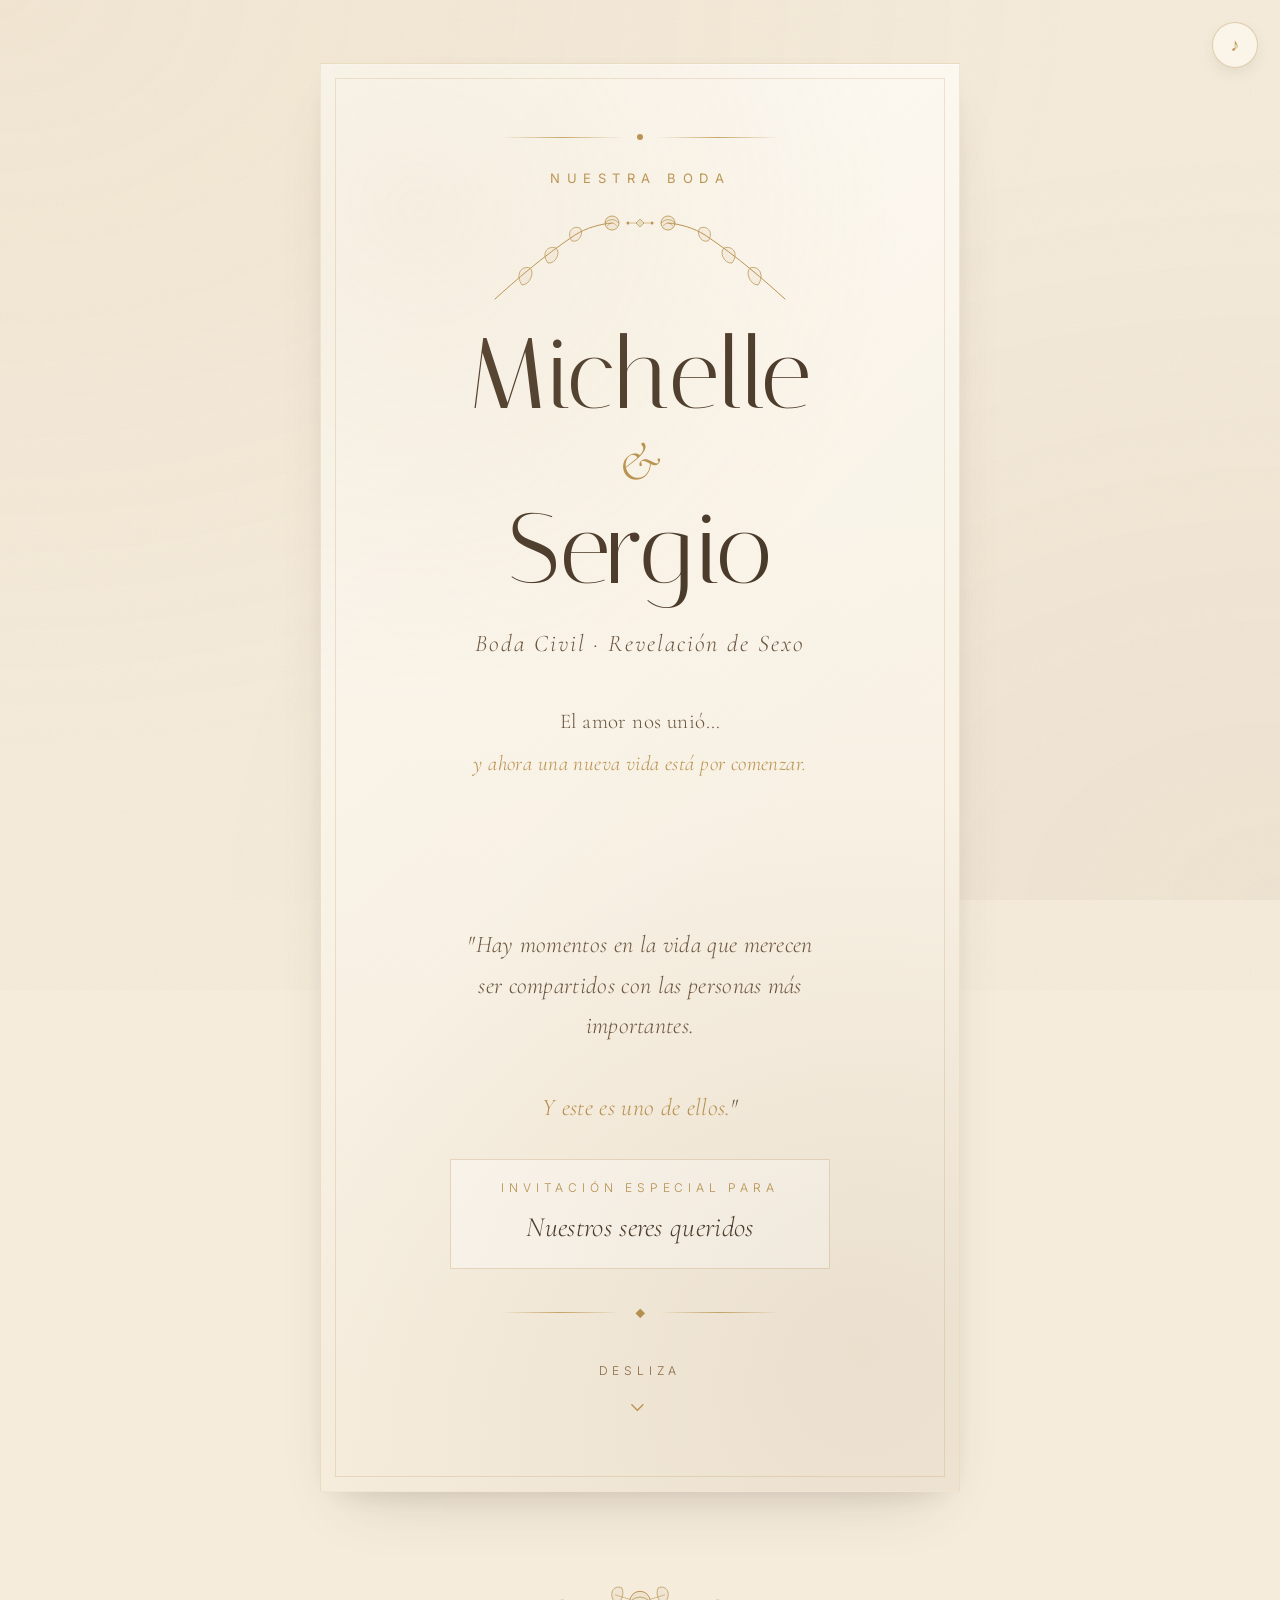
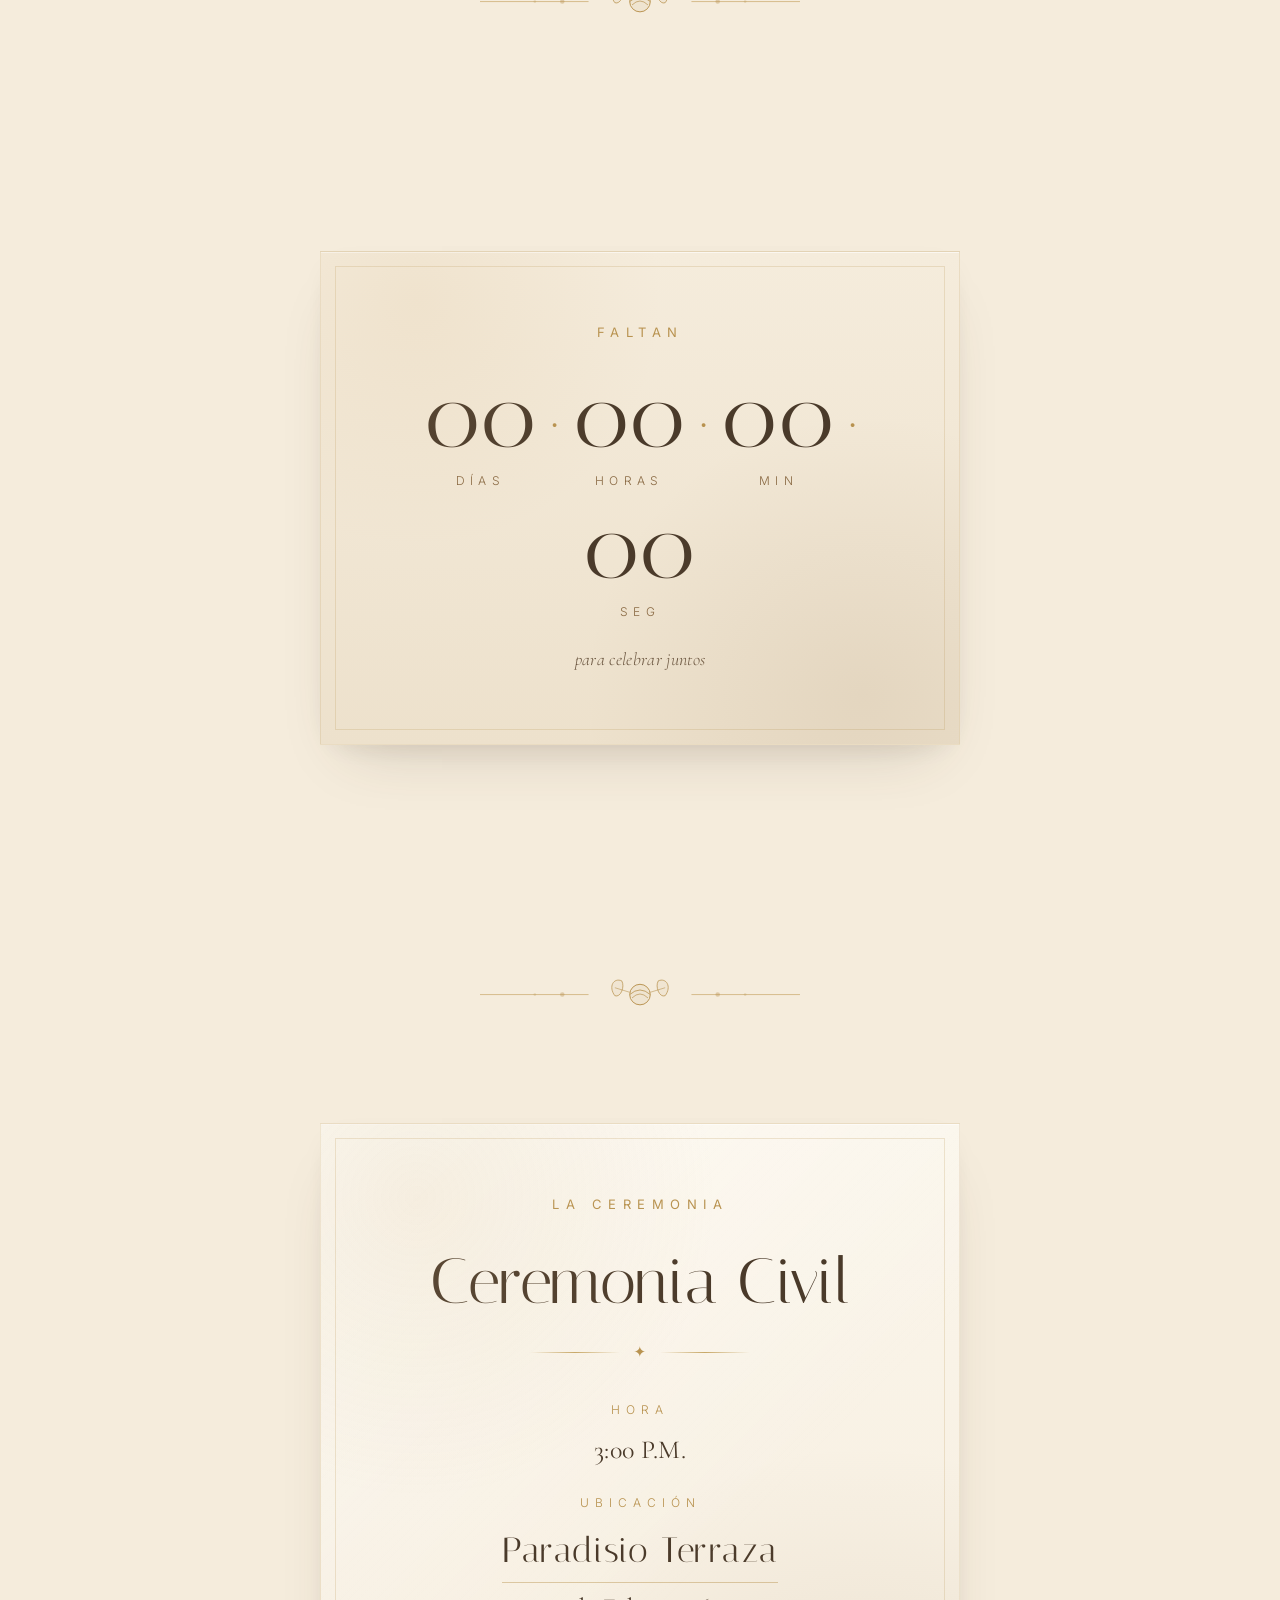
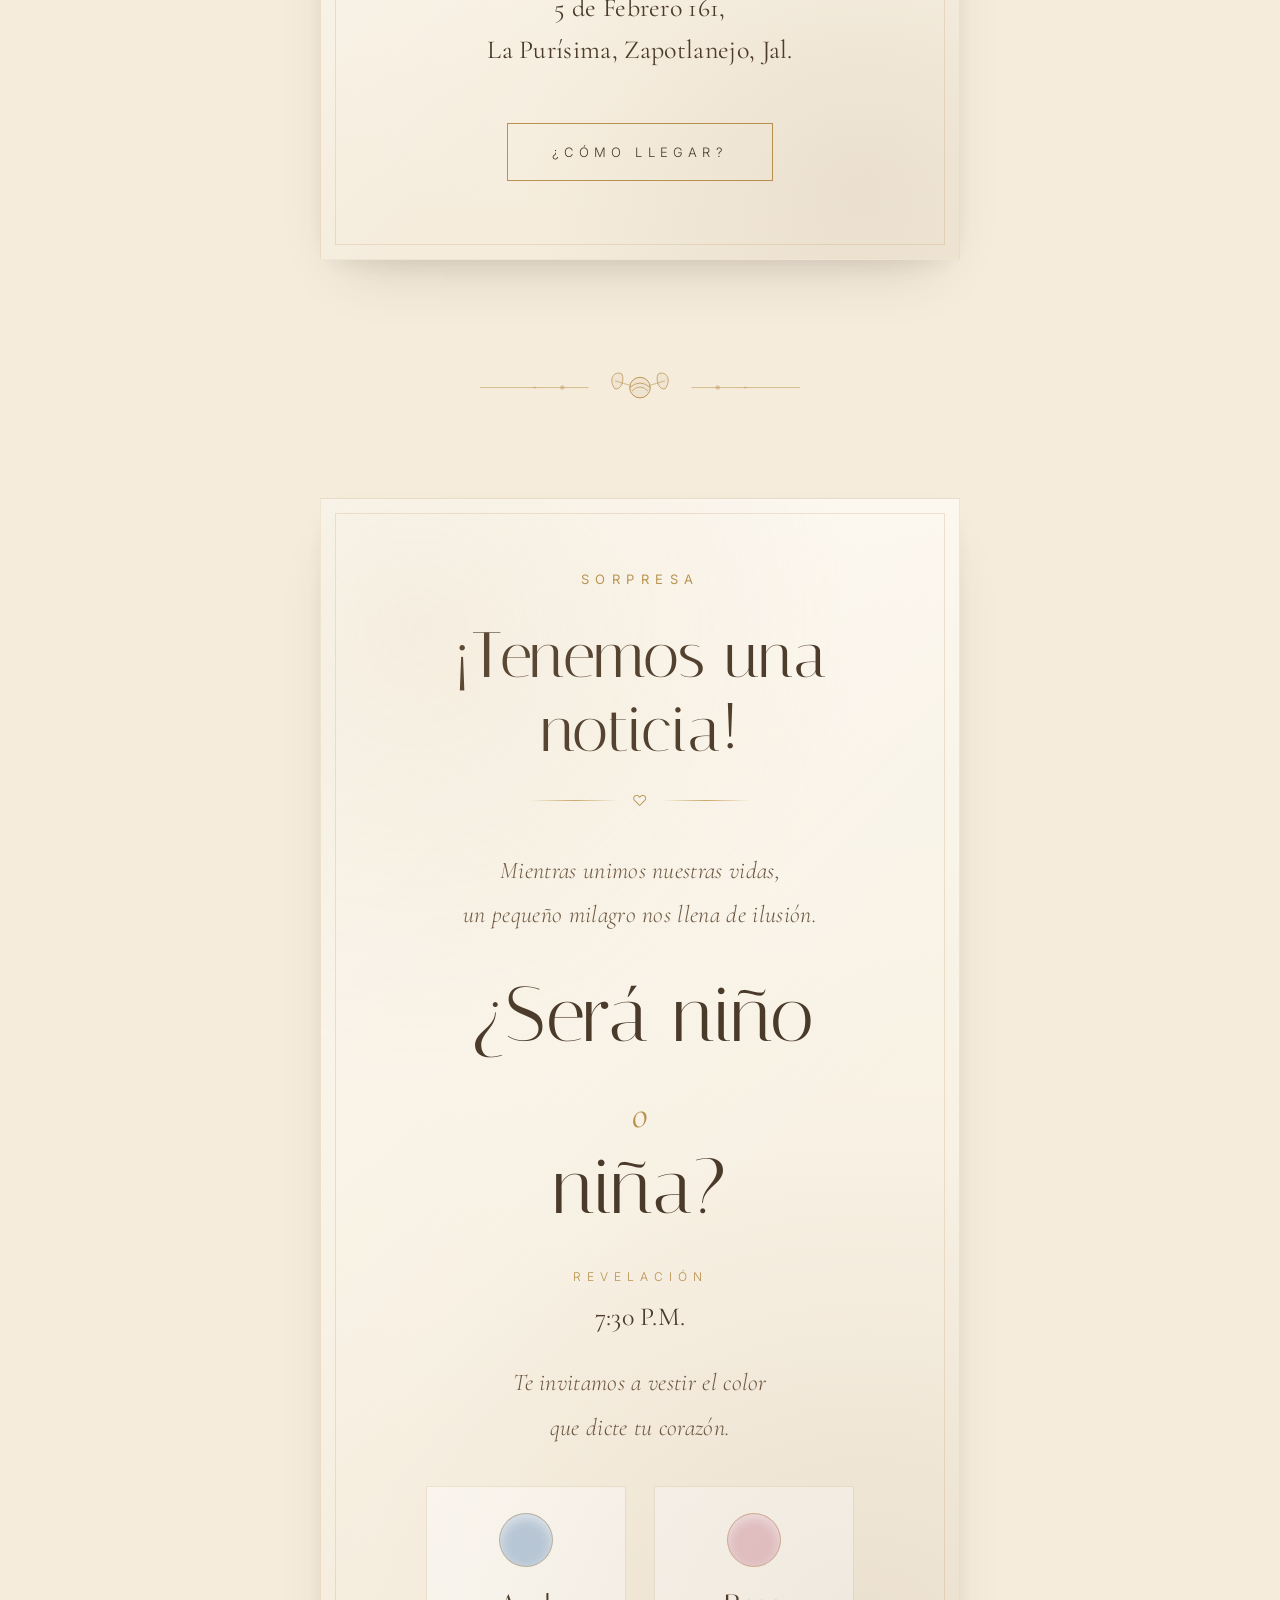
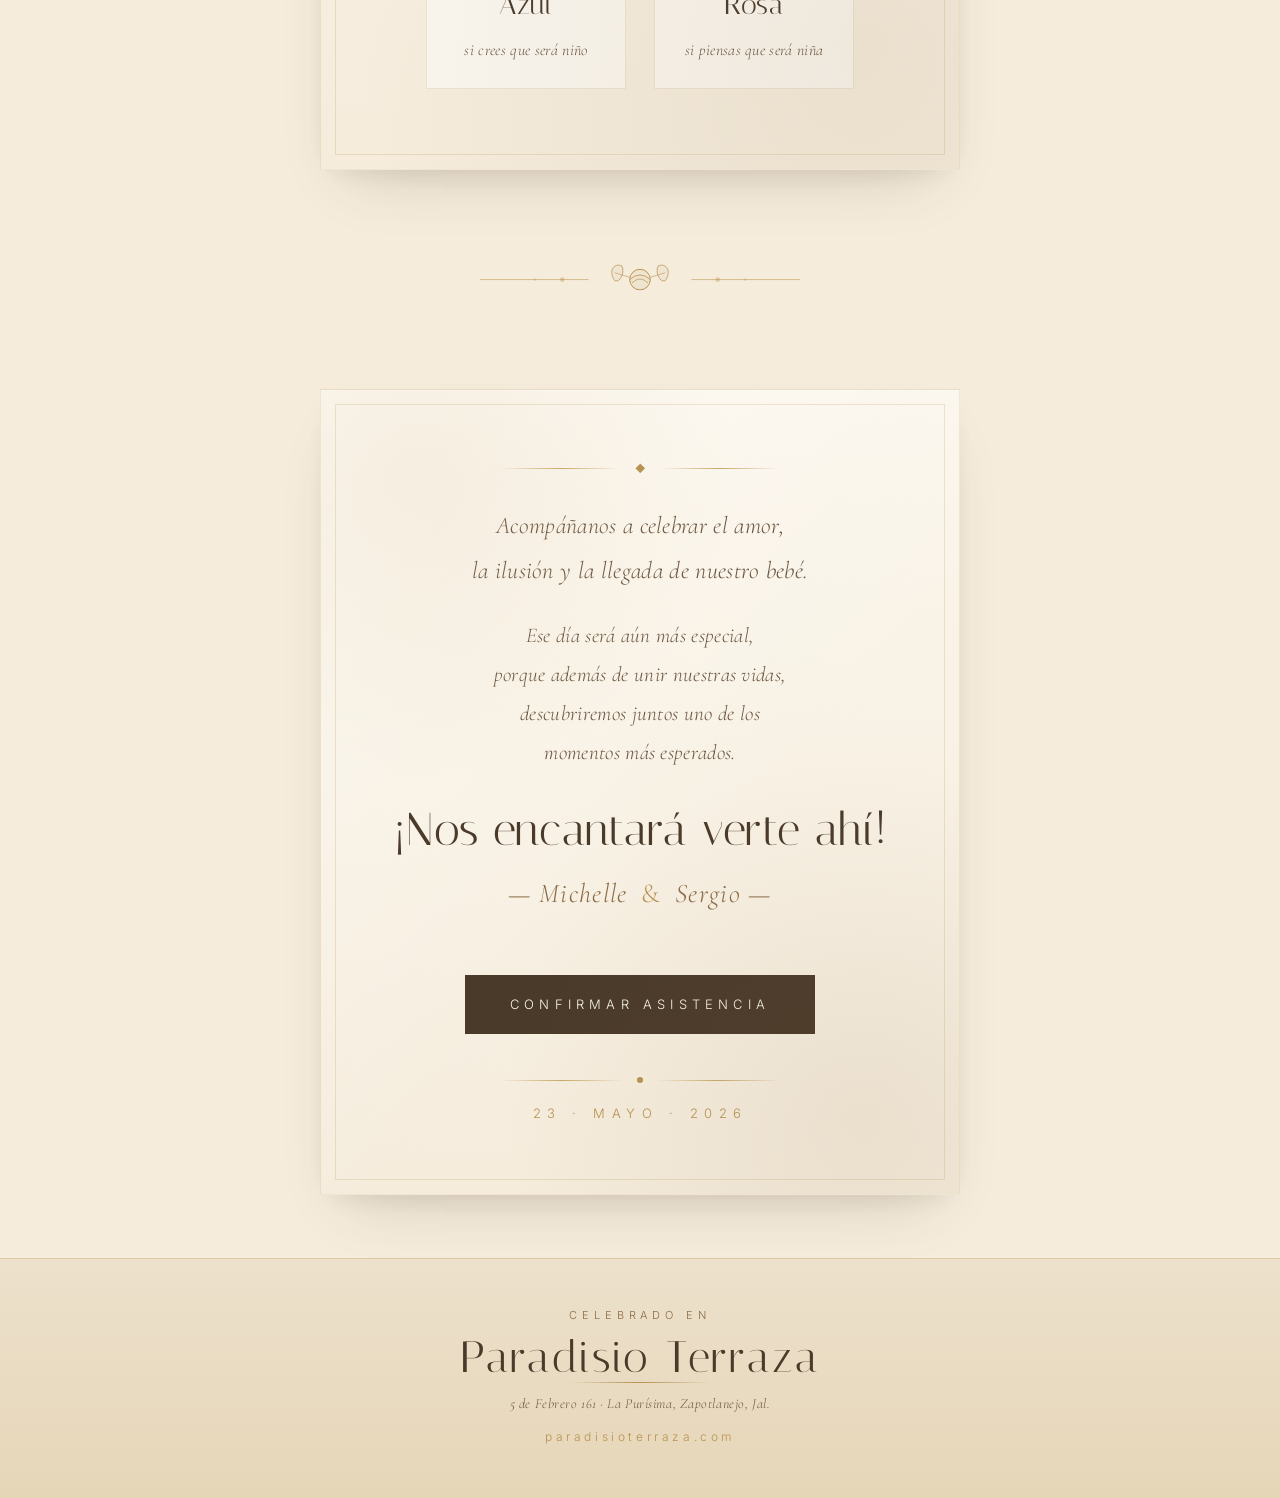
==== commit a4887caa: "Se agregan unas imagenes" ====
--- a/invitacion/boda-sergio-michelle/index.html
+++ b/invitacion/boda-sergio-michelle/index.html
@@ -15,18 +15,19 @@
 </head>
 <body>
 
-<!-- Audio opcional -->
-<button class="music-toggle" id="musicToggle" aria-label="Música">
+<!-- Botón de música -->
+<button class="music-toggle" id="musicToggle" aria-label="Reproducir música">
   <span class="music-icon" id="musicIcon">♪</span>
 </button>
 <audio id="bgMusic" loop preload="none">
+  <source src="https://assets.mixkit.co/music/preview/mixkit-romantic-piano-105.mp3" type="audio/mpeg">
   <source src="https://cdn.pixabay.com/audio/2022/10/30/audio_347111d654.mp3" type="audio/mpeg">
 </audio>
 
 <!-- Grain overlay -->
 <div class="grain" aria-hidden="true"></div>
 
-<!-- HERO -->
+<!-- ===================== HERO ===================== -->
 <section class="sheet hero" id="hero">
   <div class="paper">
     <div class="ornament-top">
@@ -36,6 +37,40 @@
     </div>
 
     <p class="overline reveal">Nuestra Boda</p>
+
+    <!-- Botanical wreath illustration -->
+    <svg class="botanical-wreath reveal" viewBox="0 0 300 85" fill="none" xmlns="http://www.w3.org/2000/svg" aria-hidden="true">
+      <!-- LEFT STEM -->
+      <path d="M5,80 C25,62 52,38 85,16 C96,9 110,5 122,4" stroke="#b8924f" stroke-width="1" stroke-linecap="round"/>
+      <!-- L leaf 1 -->
+      <path d="M32,66 C25,56 31,46 40,49 C45,53 40,66 32,66Z" stroke="#b8924f" stroke-width="0.75" fill="rgba(184,146,79,0.07)"/>
+      <!-- L leaf 2 -->
+      <path d="M58,44 C51,35 57,26 66,29 C71,33 66,45 58,44Z" stroke="#b8924f" stroke-width="0.75" fill="rgba(184,146,79,0.07)"/>
+      <!-- L leaf 3 -->
+      <path d="M82,22 C76,14 82,6 90,9 C94,13 90,24 82,22Z" stroke="#b8924f" stroke-width="0.75" fill="rgba(184,146,79,0.07)"/>
+      <!-- L rose bud -->
+      <circle cx="122" cy="4" r="7" stroke="#b8924f" stroke-width="0.85" fill="rgba(184,146,79,0.1)"/>
+      <path d="M115,4 Q122,-3 129,4" stroke="#b8924f" stroke-width="0.7" fill="none"/>
+      <path d="M117,7 Q122,1 127,7" stroke="#b8924f" stroke-width="0.6" fill="none"/>
+      <!-- CENTER DIAMOND -->
+      <path d="M140,4 L147,4" stroke="#b8924f" stroke-width="0.6"/>
+      <path d="M150,0 L154,4 L150,8 L146,4 Z" stroke="#b8924f" stroke-width="0.7" fill="rgba(184,146,79,0.22)"/>
+      <path d="M153,4 L160,4" stroke="#b8924f" stroke-width="0.6"/>
+      <circle cx="138" cy="4" r="1.5" fill="#b8924f"/>
+      <circle cx="162" cy="4" r="1.5" fill="#b8924f"/>
+      <!-- RIGHT STEM (mirrored) -->
+      <path d="M295,80 C275,62 248,38 215,16 C204,9 190,5 178,4" stroke="#b8924f" stroke-width="1" stroke-linecap="round"/>
+      <!-- R leaf 1 -->
+      <path d="M268,66 C275,56 269,46 260,49 C255,53 260,66 268,66Z" stroke="#b8924f" stroke-width="0.75" fill="rgba(184,146,79,0.07)"/>
+      <!-- R leaf 2 -->
+      <path d="M242,44 C249,35 243,26 234,29 C229,33 234,45 242,44Z" stroke="#b8924f" stroke-width="0.75" fill="rgba(184,146,79,0.07)"/>
+      <!-- R leaf 3 -->
+      <path d="M218,22 C224,14 218,6 210,9 C206,13 210,24 218,22Z" stroke="#b8924f" stroke-width="0.75" fill="rgba(184,146,79,0.07)"/>
+      <!-- R rose bud -->
+      <circle cx="178" cy="4" r="7" stroke="#b8924f" stroke-width="0.85" fill="rgba(184,146,79,0.1)"/>
+      <path d="M171,4 Q178,-3 185,4" stroke="#b8924f" stroke-width="0.7" fill="none"/>
+      <path d="M173,7 Q178,1 183,7" stroke="#b8924f" stroke-width="0.6" fill="none"/>
+    </svg>
 
     <h1 class="couple reveal">
       <span class="name">Michelle</span>
@@ -45,6 +80,11 @@
 
     <p class="subtitle reveal">Boda Civil &middot; Revelación de Sexo</p>
 
+    <p class="love-phrase reveal">
+      El amor nos unió…<br/>
+      <em>y ahora una nueva vida está por comenzar.</em>
+    </p>
+
     <div class="date-block reveal">
       <span class="date-piece">23</span>
       <div class="date-mid">
@@ -55,7 +95,9 @@
     </div>
 
     <p class="hero-quote reveal">
-      “Queremos compartir contigo<br/>este momento tan especial”
+      "Hay momentos en la vida que merecen<br/>
+      ser compartidos con las personas más importantes.<br/><br/>
+      <em>Y este es uno de ellos.</em>"
     </p>
 
     <div class="guest-card reveal" id="guestCard">
@@ -76,24 +118,74 @@
   </div>
 </section>
 
-<!-- COUNTDOWN -->
+<!-- ── SEPARADOR ── -->
+<div class="section-break">
+  <svg viewBox="0 0 280 50" fill="none" xmlns="http://www.w3.org/2000/svg" aria-hidden="true">
+    <path d="M0,25 L95,25" stroke="#c8a868" stroke-width="0.6"/>
+    <path d="M185,25 L280,25" stroke="#c8a868" stroke-width="0.6"/>
+    <circle cx="140" cy="25" r="9" stroke="#b8924f" stroke-width="0.85" fill="rgba(184,146,79,0.08)"/>
+    <path d="M131,25 Q140,17 149,25" stroke="#b8924f" stroke-width="0.7" fill="none"/>
+    <path d="M133,28 Q140,21 147,28" stroke="#b8924f" stroke-width="0.6" fill="none"/>
+    <path d="M118,26 C112,18 117,10 124,13 C127,18 123,28 118,26Z" stroke="#b8924f" stroke-width="0.65" fill="rgba(184,146,79,0.07)"/>
+    <path d="M162,26 C168,18 163,10 156,13 C153,18 157,28 162,26Z" stroke="#b8924f" stroke-width="0.65" fill="rgba(184,146,79,0.07)"/>
+    <path d="M118,19 L131,23" stroke="#b8924f" stroke-width="0.5"/>
+    <path d="M162,19 L149,23" stroke="#b8924f" stroke-width="0.5"/>
+    <circle cx="72" cy="25" r="2" fill="rgba(184,146,79,0.4)"/>
+    <circle cx="208" cy="25" r="2" fill="rgba(184,146,79,0.4)"/>
+    <circle cx="48" cy="25" r="1.2" fill="rgba(184,146,79,0.28)"/>
+    <circle cx="232" cy="25" r="1.2" fill="rgba(184,146,79,0.28)"/>
+  </svg>
+</div>
+
+<!-- ===================== COUNTDOWN ===================== -->
 <section class="sheet countdown-section">
   <div class="paper soft">
     <p class="overline reveal">Faltan</p>
     <div class="countdown reveal" id="countdown">
-      <div class="cd-unit"><span class="cd-num" id="cdDays">00</span><span class="cd-lbl">Días</span></div>
+      <div class="cd-unit">
+        <span class="cd-num" id="cdDays">00</span>
+        <span class="cd-lbl">Días</span>
+      </div>
       <span class="cd-sep">·</span>
-      <div class="cd-unit"><span class="cd-num" id="cdHours">00</span><span class="cd-lbl">Horas</span></div>
+      <div class="cd-unit">
+        <span class="cd-num" id="cdHours">00</span>
+        <span class="cd-lbl">Horas</span>
+      </div>
       <span class="cd-sep">·</span>
-      <div class="cd-unit"><span class="cd-num" id="cdMins">00</span><span class="cd-lbl">Min</span></div>
+      <div class="cd-unit">
+        <span class="cd-num" id="cdMins">00</span>
+        <span class="cd-lbl">Min</span>
+      </div>
       <span class="cd-sep">·</span>
-      <div class="cd-unit"><span class="cd-num" id="cdSecs">00</span><span class="cd-lbl">Seg</span></div>
+      <div class="cd-unit">
+        <span class="cd-num" id="cdSecs">00</span>
+        <span class="cd-lbl">Seg</span>
+      </div>
     </div>
     <p class="muted reveal">para celebrar juntos</p>
   </div>
 </section>
 
-<!-- CEREMONIA -->
+<!-- ── SEPARADOR ── -->
+<div class="section-break">
+  <svg viewBox="0 0 280 50" fill="none" xmlns="http://www.w3.org/2000/svg" aria-hidden="true">
+    <path d="M0,25 L95,25" stroke="#c8a868" stroke-width="0.6"/>
+    <path d="M185,25 L280,25" stroke="#c8a868" stroke-width="0.6"/>
+    <circle cx="140" cy="25" r="9" stroke="#b8924f" stroke-width="0.85" fill="rgba(184,146,79,0.08)"/>
+    <path d="M131,25 Q140,17 149,25" stroke="#b8924f" stroke-width="0.7" fill="none"/>
+    <path d="M133,28 Q140,21 147,28" stroke="#b8924f" stroke-width="0.6" fill="none"/>
+    <path d="M118,26 C112,18 117,10 124,13 C127,18 123,28 118,26Z" stroke="#b8924f" stroke-width="0.65" fill="rgba(184,146,79,0.07)"/>
+    <path d="M162,26 C168,18 163,10 156,13 C153,18 157,28 162,26Z" stroke="#b8924f" stroke-width="0.65" fill="rgba(184,146,79,0.07)"/>
+    <path d="M118,19 L131,23" stroke="#b8924f" stroke-width="0.5"/>
+    <path d="M162,19 L149,23" stroke="#b8924f" stroke-width="0.5"/>
+    <circle cx="72" cy="25" r="2" fill="rgba(184,146,79,0.4)"/>
+    <circle cx="208" cy="25" r="2" fill="rgba(184,146,79,0.4)"/>
+    <circle cx="48" cy="25" r="1.2" fill="rgba(184,146,79,0.28)"/>
+    <circle cx="232" cy="25" r="1.2" fill="rgba(184,146,79,0.28)"/>
+  </svg>
+</div>
+
+<!-- ===================== CEREMONIA ===================== -->
 <section class="sheet ceremony">
   <div class="paper">
     <p class="overline reveal">La Ceremonia</p>
@@ -121,7 +213,26 @@
   </div>
 </section>
 
-<!-- REVELACION -->
+<!-- ── SEPARADOR ── -->
+<div class="section-break">
+  <svg viewBox="0 0 280 50" fill="none" xmlns="http://www.w3.org/2000/svg" aria-hidden="true">
+    <path d="M0,25 L95,25" stroke="#c8a868" stroke-width="0.6"/>
+    <path d="M185,25 L280,25" stroke="#c8a868" stroke-width="0.6"/>
+    <circle cx="140" cy="25" r="9" stroke="#b8924f" stroke-width="0.85" fill="rgba(184,146,79,0.08)"/>
+    <path d="M131,25 Q140,17 149,25" stroke="#b8924f" stroke-width="0.7" fill="none"/>
+    <path d="M133,28 Q140,21 147,28" stroke="#b8924f" stroke-width="0.6" fill="none"/>
+    <path d="M118,26 C112,18 117,10 124,13 C127,18 123,28 118,26Z" stroke="#b8924f" stroke-width="0.65" fill="rgba(184,146,79,0.07)"/>
+    <path d="M162,26 C168,18 163,10 156,13 C153,18 157,28 162,26Z" stroke="#b8924f" stroke-width="0.65" fill="rgba(184,146,79,0.07)"/>
+    <path d="M118,19 L131,23" stroke="#b8924f" stroke-width="0.5"/>
+    <path d="M162,19 L149,23" stroke="#b8924f" stroke-width="0.5"/>
+    <circle cx="72" cy="25" r="2" fill="rgba(184,146,79,0.4)"/>
+    <circle cx="208" cy="25" r="2" fill="rgba(184,146,79,0.4)"/>
+    <circle cx="48" cy="25" r="1.2" fill="rgba(184,146,79,0.28)"/>
+    <circle cx="232" cy="25" r="1.2" fill="rgba(184,146,79,0.28)"/>
+  </svg>
+</div>
+
+<!-- ===================== REVELACION ===================== -->
 <section class="sheet reveal-section">
   <div class="paper">
     <p class="overline reveal">Sorpresa</p>
@@ -160,7 +271,26 @@
   </div>
 </section>
 
-<!-- FINAL -->
+<!-- ── SEPARADOR ── -->
+<div class="section-break">
+  <svg viewBox="0 0 280 50" fill="none" xmlns="http://www.w3.org/2000/svg" aria-hidden="true">
+    <path d="M0,25 L95,25" stroke="#c8a868" stroke-width="0.6"/>
+    <path d="M185,25 L280,25" stroke="#c8a868" stroke-width="0.6"/>
+    <circle cx="140" cy="25" r="9" stroke="#b8924f" stroke-width="0.85" fill="rgba(184,146,79,0.08)"/>
+    <path d="M131,25 Q140,17 149,25" stroke="#b8924f" stroke-width="0.7" fill="none"/>
+    <path d="M133,28 Q140,21 147,28" stroke="#b8924f" stroke-width="0.6" fill="none"/>
+    <path d="M118,26 C112,18 117,10 124,13 C127,18 123,28 118,26Z" stroke="#b8924f" stroke-width="0.65" fill="rgba(184,146,79,0.07)"/>
+    <path d="M162,26 C168,18 163,10 156,13 C153,18 157,28 162,26Z" stroke="#b8924f" stroke-width="0.65" fill="rgba(184,146,79,0.07)"/>
+    <path d="M118,19 L131,23" stroke="#b8924f" stroke-width="0.5"/>
+    <path d="M162,19 L149,23" stroke="#b8924f" stroke-width="0.5"/>
+    <circle cx="72" cy="25" r="2" fill="rgba(184,146,79,0.4)"/>
+    <circle cx="208" cy="25" r="2" fill="rgba(184,146,79,0.4)"/>
+    <circle cx="48" cy="25" r="1.2" fill="rgba(184,146,79,0.28)"/>
+    <circle cx="232" cy="25" r="1.2" fill="rgba(184,146,79,0.28)"/>
+  </svg>
+</div>
+
+<!-- ===================== FINAL ===================== -->
 <section class="sheet final">
   <div class="paper">
     <div class="ornament-top reveal">
@@ -196,7 +326,7 @@
   </div>
 </section>
 
-<!-- FOOTER PARADISIO -->
+<!-- ===================== FOOTER PARADISIO ===================== -->
 <footer class="paradisio-footer">
   <div class="paradisio-footer-inner">
     <p class="paradisio-hosted">Celebrado en</p>
--- a/invitacion/boda-sergio-michelle/style.css
+++ b/invitacion/boda-sergio-michelle/style.css
@@ -307,24 +307,24 @@
 }
 .cd-num {
   font-family: var(--display);
-  font-size: clamp(42px, 7vw, 62px);
+  font-size: clamp(56px, 10vw, 88px);
   color: var(--ink);
   line-height: 1;
 }
 .cd-lbl {
   font-family: var(--sans);
   font-size: 12px;
-  letter-spacing: 0.4em;
+  letter-spacing: 0.45em;
   text-transform: uppercase;
   color: var(--coffee);
+  margin-top: 10px;
+}
+.cd-sep {
+  font-family: var(--display);
+  color: var(--gold);
+  font-size: clamp(40px, 7vw, 60px);
+  align-self: flex-start;
   margin-top: 8px;
-}
-.cd-sep {
-  font-family: var(--display);
-  color: var(--gold);
-  font-size: clamp(30px, 5vw, 44px);
-  align-self: flex-start;
-  margin-top: 4px;
 }
 .muted {
   font-family: var(--serif);
@@ -669,6 +669,73 @@
 }
 
 /* ============================================
+   BOTANICAL WREATH (hero)
+   ============================================ */
+.botanical-wreath {
+  display: block;
+  width: 100%;
+  max-width: 300px;
+  margin: 0 auto 10px;
+  overflow: visible;
+  opacity: 0.9;
+}
+
+/* ============================================
+   LOVE PHRASE
+   ============================================ */
+.love-phrase {
+  font-family: var(--serif);
+  font-weight: 300;
+  font-size: clamp(17px, 2.4vw, 21px);
+  color: var(--ink-soft);
+  line-height: 1.8;
+  margin: 22px auto 10px;
+  max-width: 400px;
+  letter-spacing: 0.02em;
+}
+.love-phrase em {
+  font-style: italic;
+  color: var(--gold);
+  display: block;
+  margin-top: 4px;
+}
+
+/* ============================================
+   HERO QUOTE  (em override)
+   ============================================ */
+.hero-quote em {
+  font-style: italic;
+  color: var(--gold);
+}
+
+/* ============================================
+   SECTION BREAK (separadores florales)
+   ============================================ */
+.section-break {
+  position: relative;
+  z-index: 3;
+  display: flex;
+  align-items: center;
+  justify-content: center;
+  padding: 18px 5vw;
+  background: transparent;
+}
+.section-break svg {
+  width: 100%;
+  max-width: 320px;
+  height: auto;
+  opacity: 0;
+  transform: scaleX(0.7);
+  transition:
+    opacity 1.2s cubic-bezier(0.16, 1, 0.3, 1),
+    transform 1.2s cubic-bezier(0.16, 1, 0.3, 1);
+}
+.section-break svg.in {
+  opacity: 1;
+  transform: scaleX(1);
+}
+
+/* ============================================
    REVEAL ANIMATIONS
    ============================================ */
 .reveal {
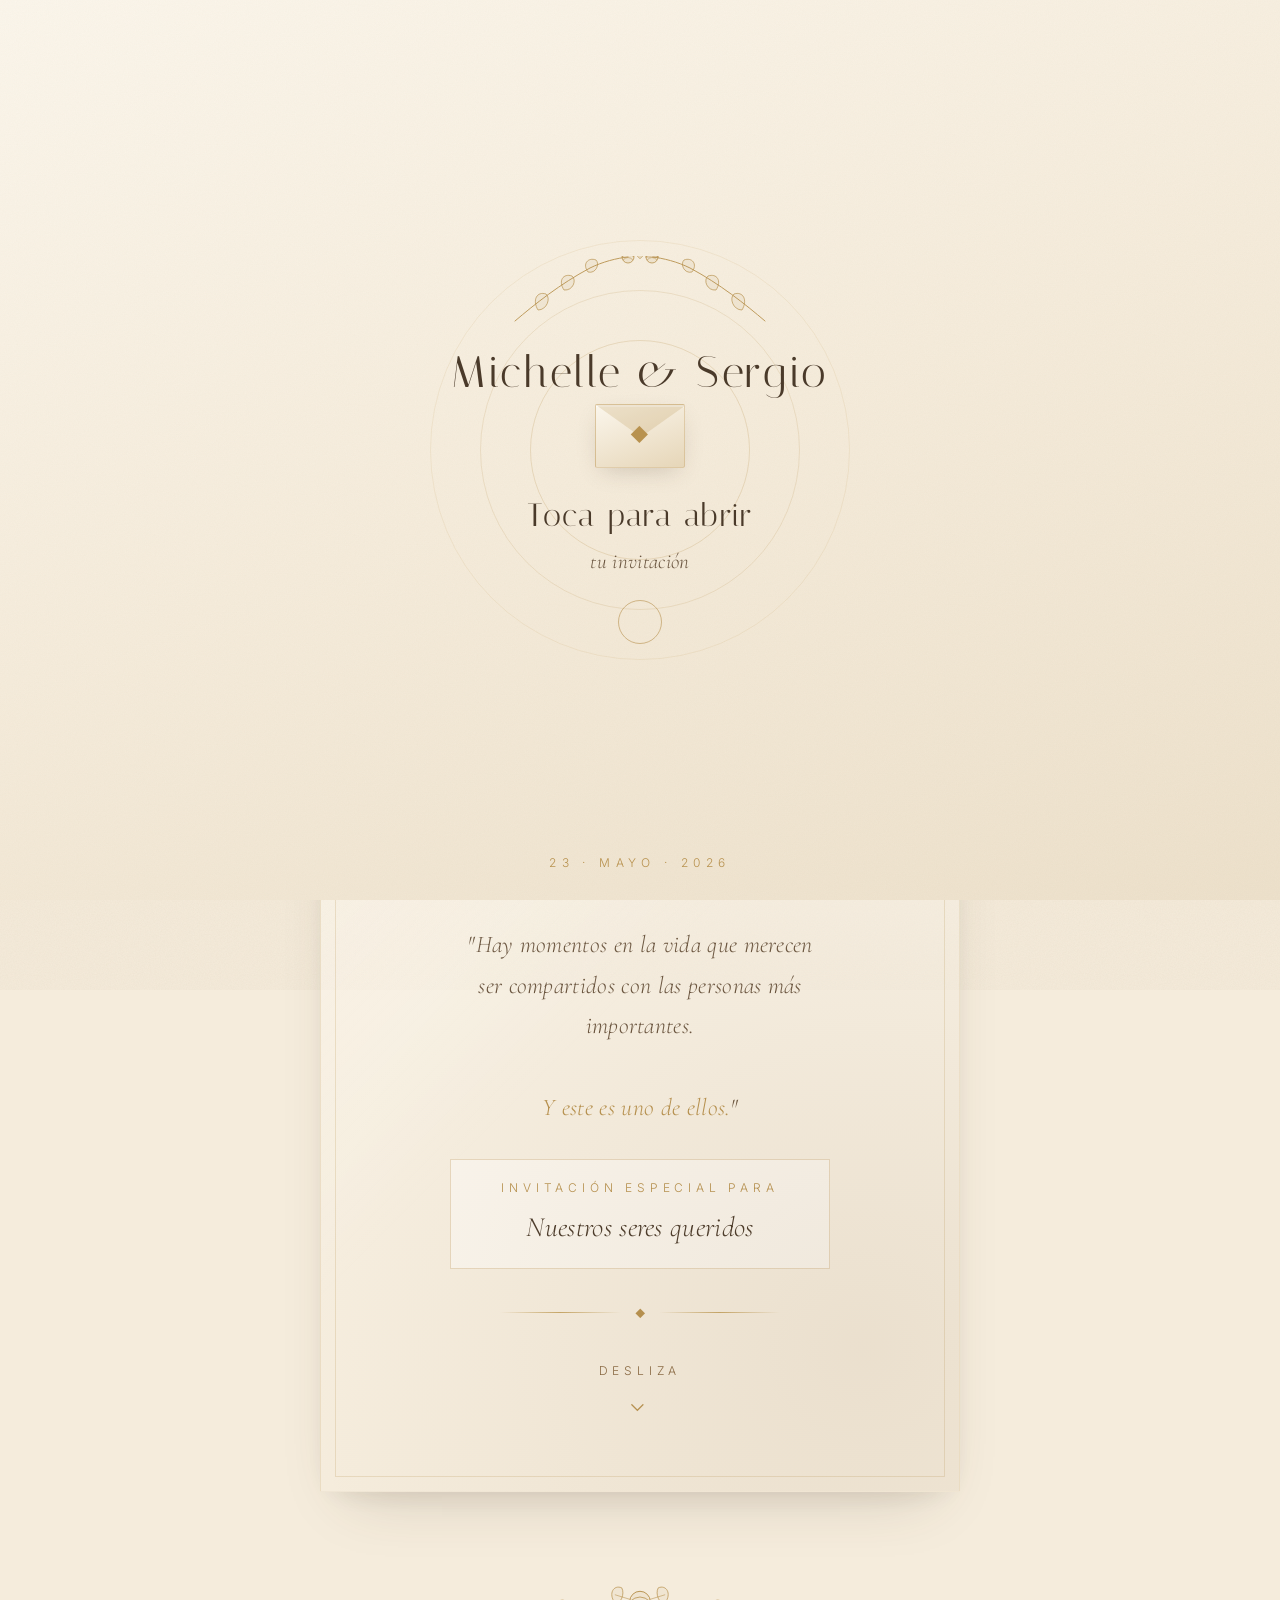
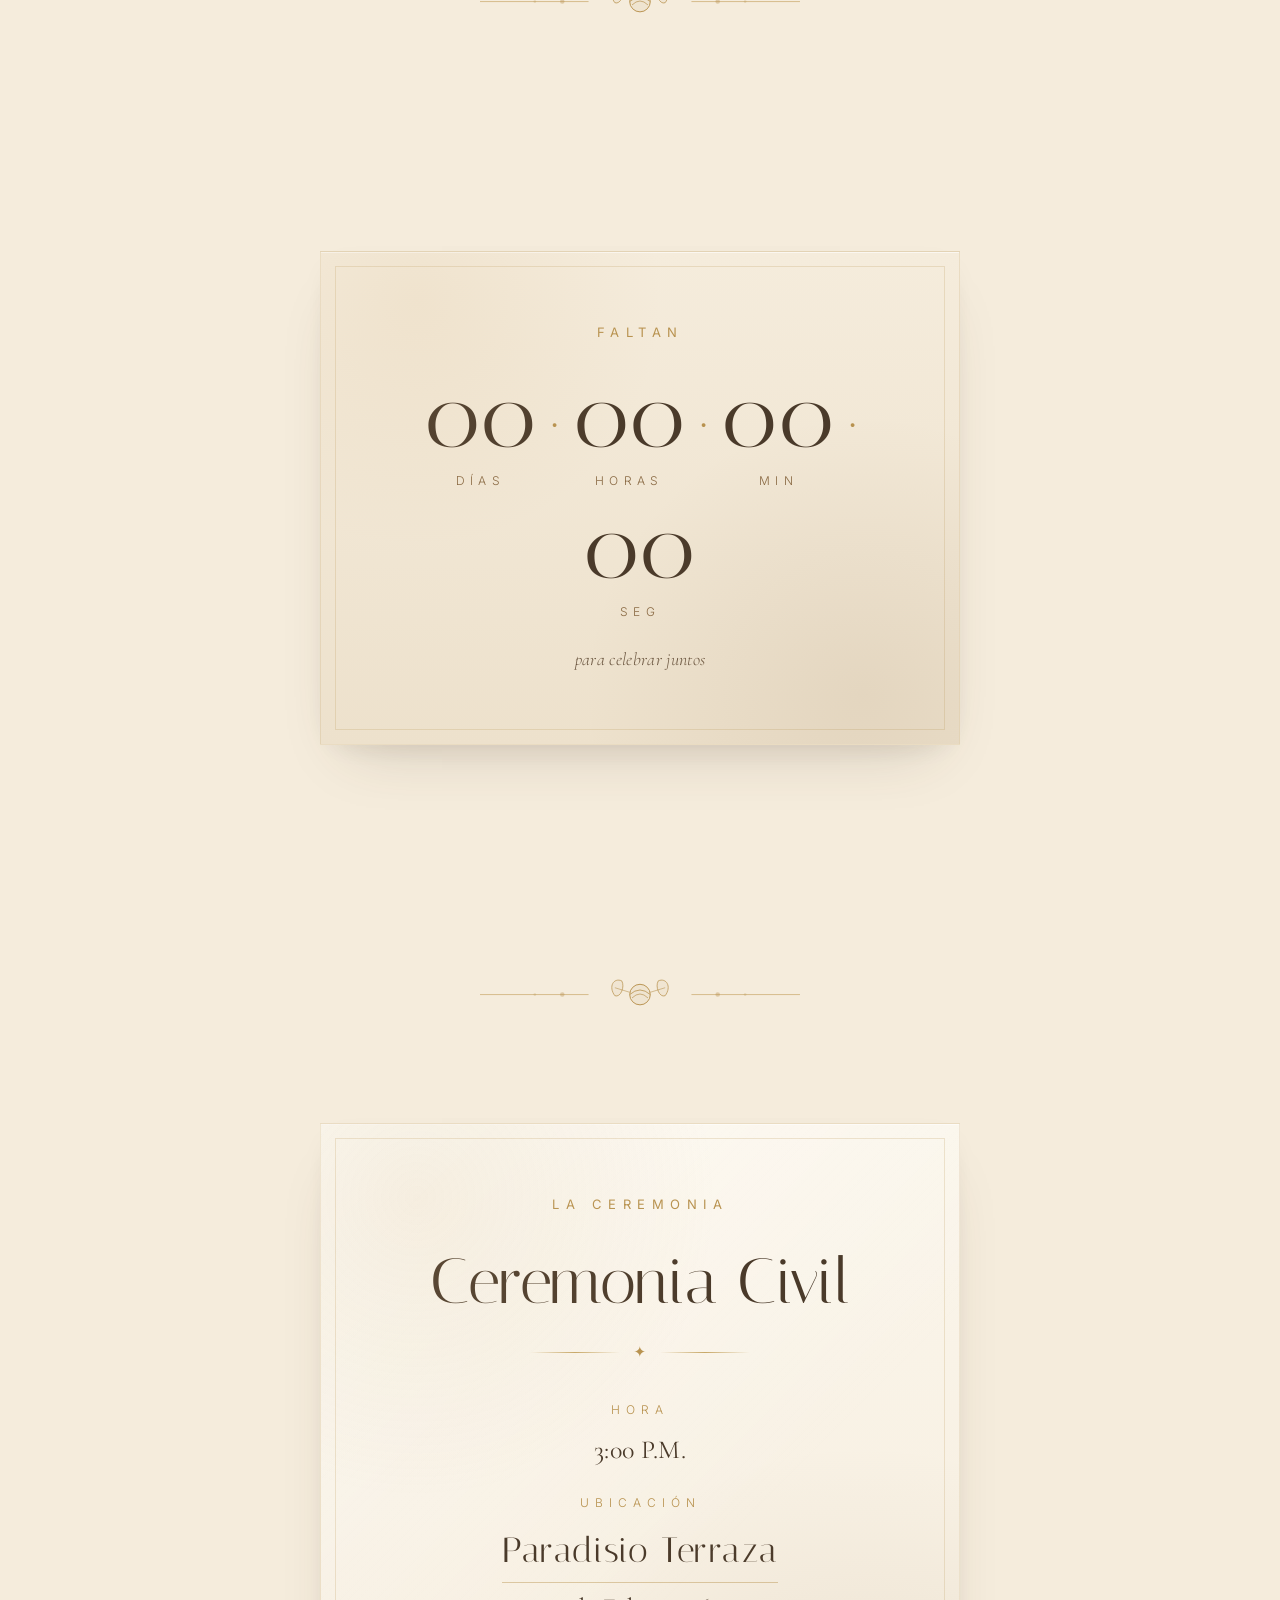
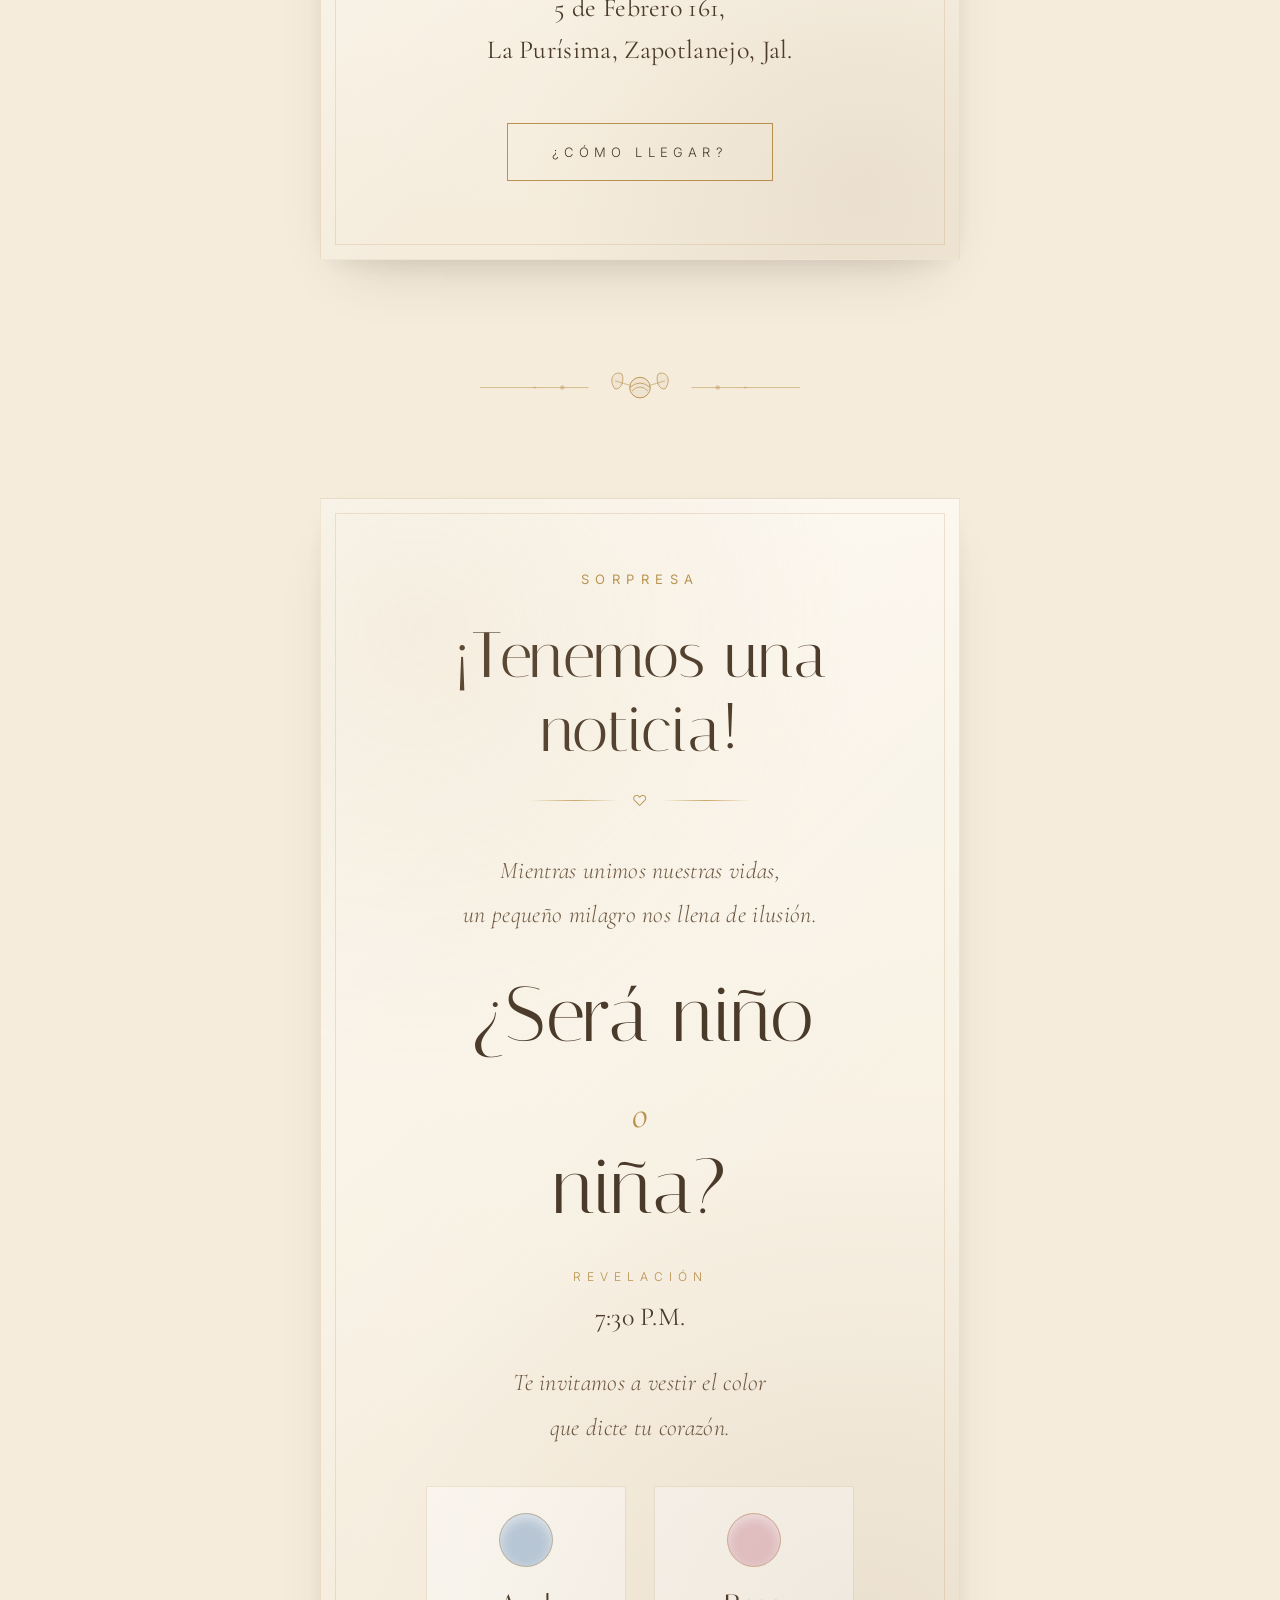
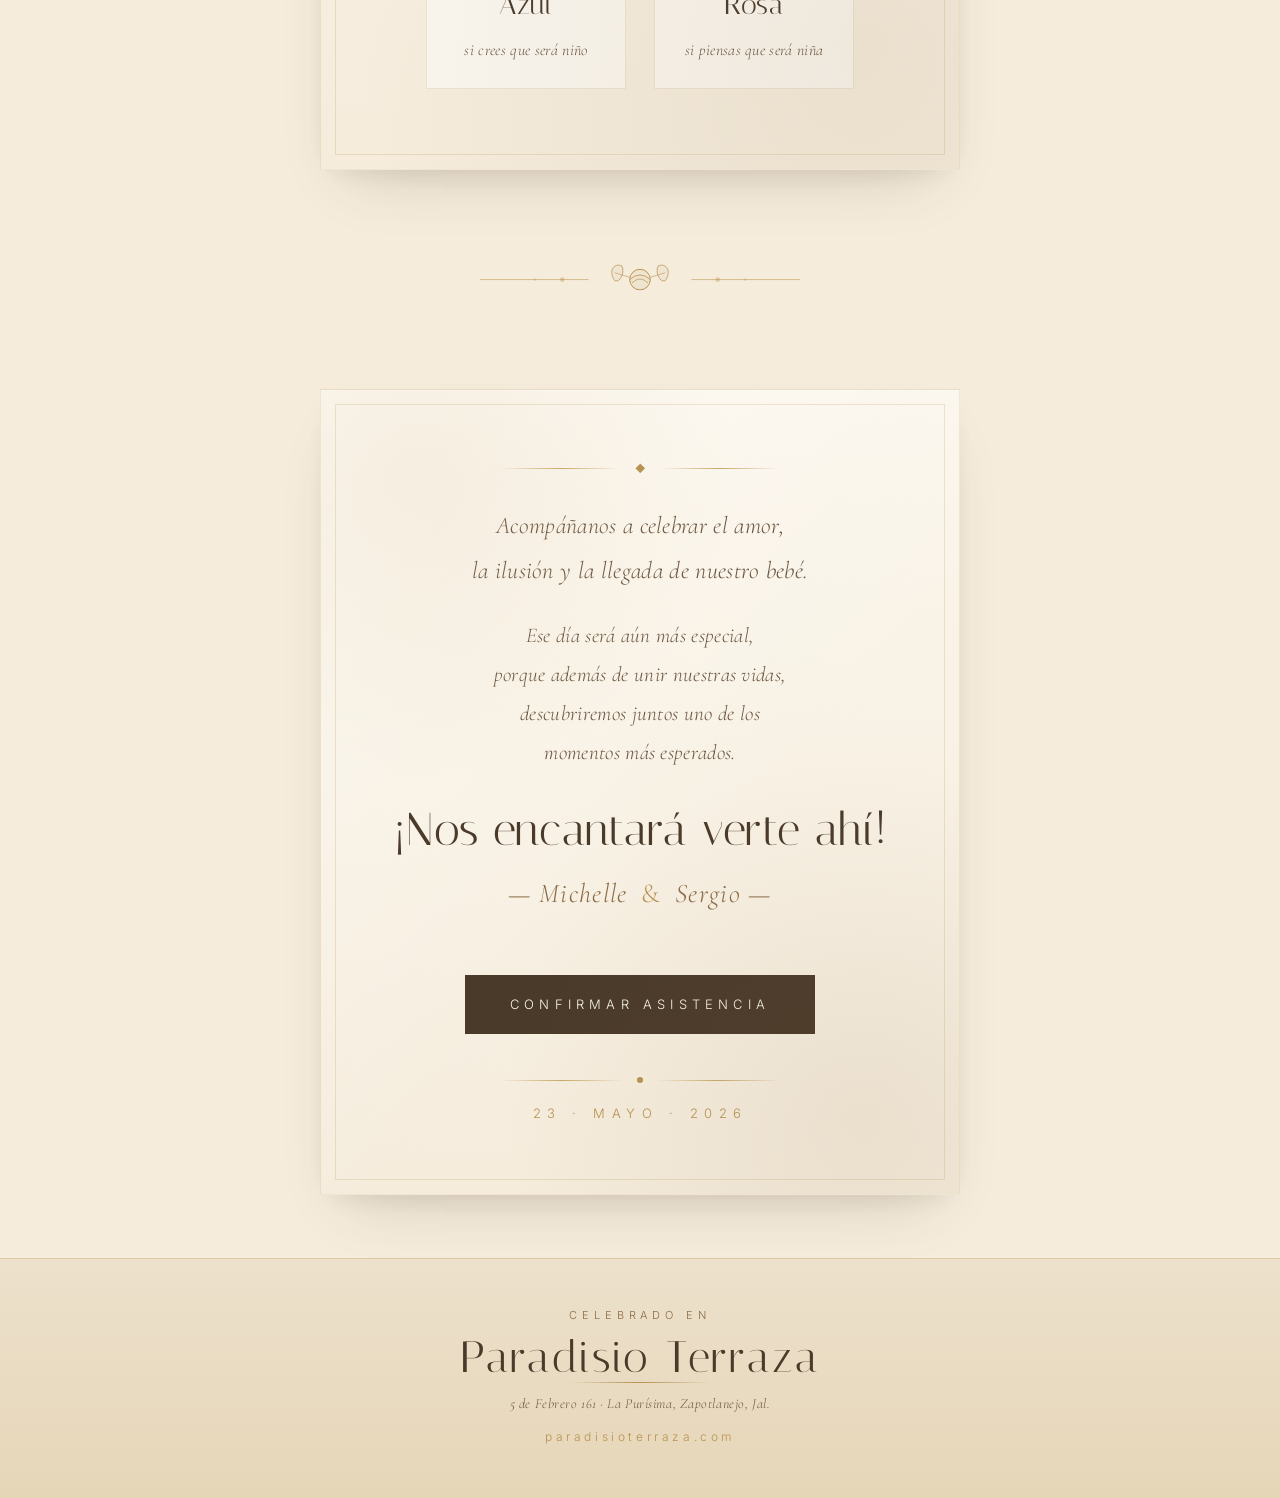
==== commit 1c15ab70: "Abre sobre y musica" ====
--- a/invitacion/boda-sergio-michelle/index.html
+++ b/invitacion/boda-sergio-michelle/index.html
@@ -19,13 +19,70 @@
 <button class="music-toggle" id="musicToggle" aria-label="Reproducir música">
   <span class="music-icon" id="musicIcon">♪</span>
 </button>
-<audio id="bgMusic" loop preload="none">
-  <source src="https://assets.mixkit.co/music/preview/mixkit-romantic-piano-105.mp3" type="audio/mpeg">
-  <source src="https://cdn.pixabay.com/audio/2022/10/30/audio_347111d654.mp3" type="audio/mpeg">
+<audio id="bgMusic" loop preload="auto">
+  <source src="assets/paulyudin-wedding-485932.mp3" type="audio/mpeg">
 </audio>
 
 <!-- Grain overlay -->
 <div class="grain" aria-hidden="true"></div>
+
+<!-- ===================== SPLASH ===================== -->
+<div class="splash" id="splash" role="button" tabindex="0" aria-label="Toca para abrir la invitación">
+
+  <div class="splash-grain" aria-hidden="true"></div>
+
+  <!-- Anillos decorativos de fondo -->
+  <div class="splash-ring splash-ring--1" aria-hidden="true"></div>
+  <div class="splash-ring splash-ring--2" aria-hidden="true"></div>
+  <div class="splash-ring splash-ring--3" aria-hidden="true"></div>
+
+  <div class="splash-content">
+
+    <!-- Floral SVG superior -->
+    <svg class="splash-floral" viewBox="0 0 260 70" fill="none" xmlns="http://www.w3.org/2000/svg" aria-hidden="true">
+      <path d="M5,65 C25,48 50,28 80,12 C92,6 107,2 118,1" stroke="#b8924f" stroke-width="0.9" stroke-linecap="round"/>
+      <path d="M28,54 C22,44 27,35 36,38 C41,42 37,54 28,54Z" stroke="#b8924f" stroke-width="0.7" fill="rgba(184,146,79,0.08)"/>
+      <path d="M54,34 C48,25 53,17 62,20 C67,24 63,35 54,34Z" stroke="#b8924f" stroke-width="0.7" fill="rgba(184,146,79,0.08)"/>
+      <path d="M78,16 C72,8 78,1 86,4 C90,8 86,18 78,16Z" stroke="#b8924f" stroke-width="0.7" fill="rgba(184,146,79,0.08)"/>
+      <circle cx="118" cy="1" r="6" stroke="#b8924f" stroke-width="0.8" fill="rgba(184,146,79,0.12)"/>
+      <path d="M112,1 Q118,-5 124,1" stroke="#b8924f" stroke-width="0.65" fill="none"/>
+      <path d="M113,4 Q118,-1 123,4" stroke="#b8924f" stroke-width="0.55" fill="none"/>
+      <!-- center -->
+      <path d="M135,1 L141,1" stroke="#b8924f" stroke-width="0.55"/>
+      <path d="M130,0 L130,0" stroke="none"/>
+      <rect x="128" y="-2" width="4" height="4" rx="0.5" transform="rotate(45 130 0)" stroke="#b8924f" stroke-width="0.6" fill="rgba(184,146,79,0.22)"/>
+      <path d="M143,1 L149,1" stroke="#b8924f" stroke-width="0.55"/>
+      <!-- right mirror -->
+      <path d="M255,65 C235,48 210,28 180,12 C168,6 153,2 142,1" stroke="#b8924f" stroke-width="0.9" stroke-linecap="round"/>
+      <path d="M232,54 C238,44 233,35 224,38 C219,42 223,54 232,54Z" stroke="#b8924f" stroke-width="0.7" fill="rgba(184,146,79,0.08)"/>
+      <path d="M206,34 C212,25 207,17 198,20 C193,24 197,35 206,34Z" stroke="#b8924f" stroke-width="0.7" fill="rgba(184,146,79,0.08)"/>
+      <path d="M182,16 C188,8 182,1 174,4 C170,8 174,18 182,16Z" stroke="#b8924f" stroke-width="0.7" fill="rgba(184,146,79,0.08)"/>
+      <circle cx="142" cy="1" r="6" stroke="#b8924f" stroke-width="0.8" fill="rgba(184,146,79,0.12)"/>
+      <path d="M136,1 Q142,-5 148,1" stroke="#b8924f" stroke-width="0.65" fill="none"/>
+      <path d="M137,4 Q142,-1 147,4" stroke="#b8924f" stroke-width="0.55" fill="none"/>
+    </svg>
+
+    <p class="splash-pre">Michelle &amp; Sergio</p>
+
+    <!-- Sobre animado -->
+    <div class="splash-envelope" aria-hidden="true">
+      <div class="envelope-body">
+        <div class="envelope-flap"></div>
+        <div class="envelope-seal">◆</div>
+      </div>
+    </div>
+
+    <p class="splash-cta">
+      <span class="splash-cta-line">Toca para abrir</span>
+      <span class="splash-cta-sub">tu invitación</span>
+    </p>
+
+    <div class="splash-pulse" aria-hidden="true"></div>
+
+  </div>
+
+  <p class="splash-date">23 · Mayo · 2026</p>
+</div>
 
 <!-- ===================== HERO ===================== -->
 <section class="sheet hero" id="hero">
--- a/invitacion/boda-sergio-michelle/style.css
+++ b/invitacion/boda-sergio-michelle/style.css
@@ -669,6 +669,190 @@
 }
 
 /* ============================================
+   SPLASH SCREEN
+   ============================================ */
+.splash {
+  position: fixed;
+  inset: 0;
+  z-index: 200;
+  display: flex;
+  flex-direction: column;
+  align-items: center;
+  justify-content: center;
+  background: linear-gradient(160deg, var(--ivory) 0%, var(--cream) 50%, var(--cream-deep) 100%);
+  cursor: pointer;
+  user-select: none;
+  transition: opacity 1.1s cubic-bezier(0.4, 0, 0.2, 1),
+              transform 1.1s cubic-bezier(0.4, 0, 0.2, 1);
+}
+.splash.closing {
+  opacity: 0;
+  transform: scale(1.04);
+  pointer-events: none;
+}
+.splash.hidden {
+  display: none;
+}
+
+.splash-grain {
+  position: absolute;
+  inset: -10%;
+  pointer-events: none;
+  opacity: 0.3;
+  mix-blend-mode: multiply;
+  background-image: url("data:image/svg+xml;utf8,<svg viewBox='0 0 200 200' xmlns='http://www.w3.org/2000/svg'><filter id='n'><feTurbulence type='fractalNoise' baseFrequency='0.9' numOctaves='2' stitchTiles='stitch'/><feColorMatrix values='0 0 0 0 0.55 0 0 0 0 0.45 0 0 0 0 0.30 0 0 0 0.18 0'/></filter><rect width='100%' height='100%' filter='url(%23n)'/></svg>");
+  background-size: 200px 200px;
+}
+
+/* Anillos decorativos */
+.splash-ring {
+  position: absolute;
+  border-radius: 50%;
+  border: 1px solid rgba(184,146,79,0.12);
+  pointer-events: none;
+}
+.splash-ring--1 {
+  width: min(80vw, 420px); height: min(80vw, 420px);
+  animation: ringPulse 4s ease-in-out infinite;
+}
+.splash-ring--2 {
+  width: min(60vw, 320px); height: min(60vw, 320px);
+  border-color: rgba(184,146,79,0.18);
+  animation: ringPulse 4s ease-in-out infinite 0.6s;
+}
+.splash-ring--3 {
+  width: min(40vw, 220px); height: min(40vw, 220px);
+  border-color: rgba(184,146,79,0.24);
+  animation: ringPulse 4s ease-in-out infinite 1.2s;
+}
+@keyframes ringPulse {
+  0%, 100% { transform: scale(1);   opacity: 0.6; }
+  50%       { transform: scale(1.04); opacity: 1; }
+}
+
+.splash-content {
+  display: flex;
+  flex-direction: column;
+  align-items: center;
+  gap: 18px;
+  position: relative;
+  z-index: 1;
+  padding: 0 28px;
+}
+
+.splash-floral {
+  width: min(260px, 80vw);
+  margin-bottom: 6px;
+  animation: floatUp 3.5s ease-in-out infinite;
+}
+@keyframes floatUp {
+  0%, 100% { transform: translateY(0); }
+  50%       { transform: translateY(-6px); }
+}
+
+.splash-pre {
+  font-family: var(--display);
+  font-size: clamp(28px, 6vw, 44px);
+  color: var(--ink);
+  letter-spacing: 0.06em;
+  line-height: 1;
+  margin-bottom: -8px;
+}
+
+/* Sobre / envelope */
+.splash-envelope {
+  position: relative;
+  width: 90px; height: 64px;
+  animation: envelopeFloat 3s ease-in-out infinite 0.5s;
+}
+@keyframes envelopeFloat {
+  0%, 100% { transform: translateY(0) rotate(-1deg); }
+  50%       { transform: translateY(-8px) rotate(1deg); }
+}
+.envelope-body {
+  position: relative;
+  width: 100%; height: 100%;
+  background: linear-gradient(160deg, var(--ivory), var(--beige));
+  border: 1px solid rgba(184,146,79,0.4);
+  border-radius: 2px;
+  box-shadow:
+    0 8px 24px -8px rgba(74,58,42,0.25),
+    0 2px 0 rgba(255,255,255,0.7) inset;
+  display: flex;
+  align-items: center;
+  justify-content: center;
+  overflow: hidden;
+}
+.envelope-flap {
+  position: absolute;
+  top: 0; left: 0; right: 0;
+  height: 0;
+  border-left: 45px solid transparent;
+  border-right: 45px solid transparent;
+  border-top: 32px solid rgba(184,146,79,0.22);
+  transform-origin: top center;
+  animation: flapOpen 3s ease-in-out infinite 0.5s;
+}
+@keyframes flapOpen {
+  0%, 35%, 100% { transform: rotateX(0deg);   border-top-color: rgba(184,146,79,0.22); }
+  50%, 80%      { transform: rotateX(-160deg); border-top-color: rgba(184,146,79,0.1); }
+}
+.envelope-seal {
+  font-size: 18px;
+  color: var(--gold);
+  position: relative;
+  z-index: 1;
+  animation: sealPulse 3s ease-in-out infinite 0.5s;
+}
+@keyframes sealPulse {
+  0%, 35%, 100% { transform: scale(1);    opacity: 1; }
+  50%, 80%      { transform: scale(0.85); opacity: 0.5; }
+}
+
+.splash-cta {
+  display: flex;
+  flex-direction: column;
+  align-items: center;
+  gap: 4px;
+  margin-top: 4px;
+}
+.splash-cta-line {
+  font-family: var(--display);
+  font-size: clamp(22px, 4.5vw, 32px);
+  color: var(--ink);
+  letter-spacing: 0.04em;
+}
+.splash-cta-sub {
+  font-family: var(--serif);
+  font-style: italic;
+  font-size: clamp(16px, 3vw, 21px);
+  color: var(--ink-soft);
+}
+
+/* Pulso bajo el texto */
+.splash-pulse {
+  width: 44px; height: 44px;
+  border-radius: 50%;
+  border: 1px solid rgba(184,146,79,0.6);
+  animation: pulseRing 1.8s ease-out infinite;
+  margin-top: 4px;
+}
+@keyframes pulseRing {
+  0%   { transform: scale(0.8); opacity: 1; }
+  100% { transform: scale(1.9); opacity: 0; }
+}
+
+.splash-date {
+  position: absolute;
+  bottom: 28px;
+  font-family: var(--sans);
+  font-size: 12px;
+  letter-spacing: 0.45em;
+  text-transform: uppercase;
+  color: var(--gold);
+}
+
+/* ============================================
    BOTANICAL WREATH (hero)
    ============================================ */
 .botanical-wreath {
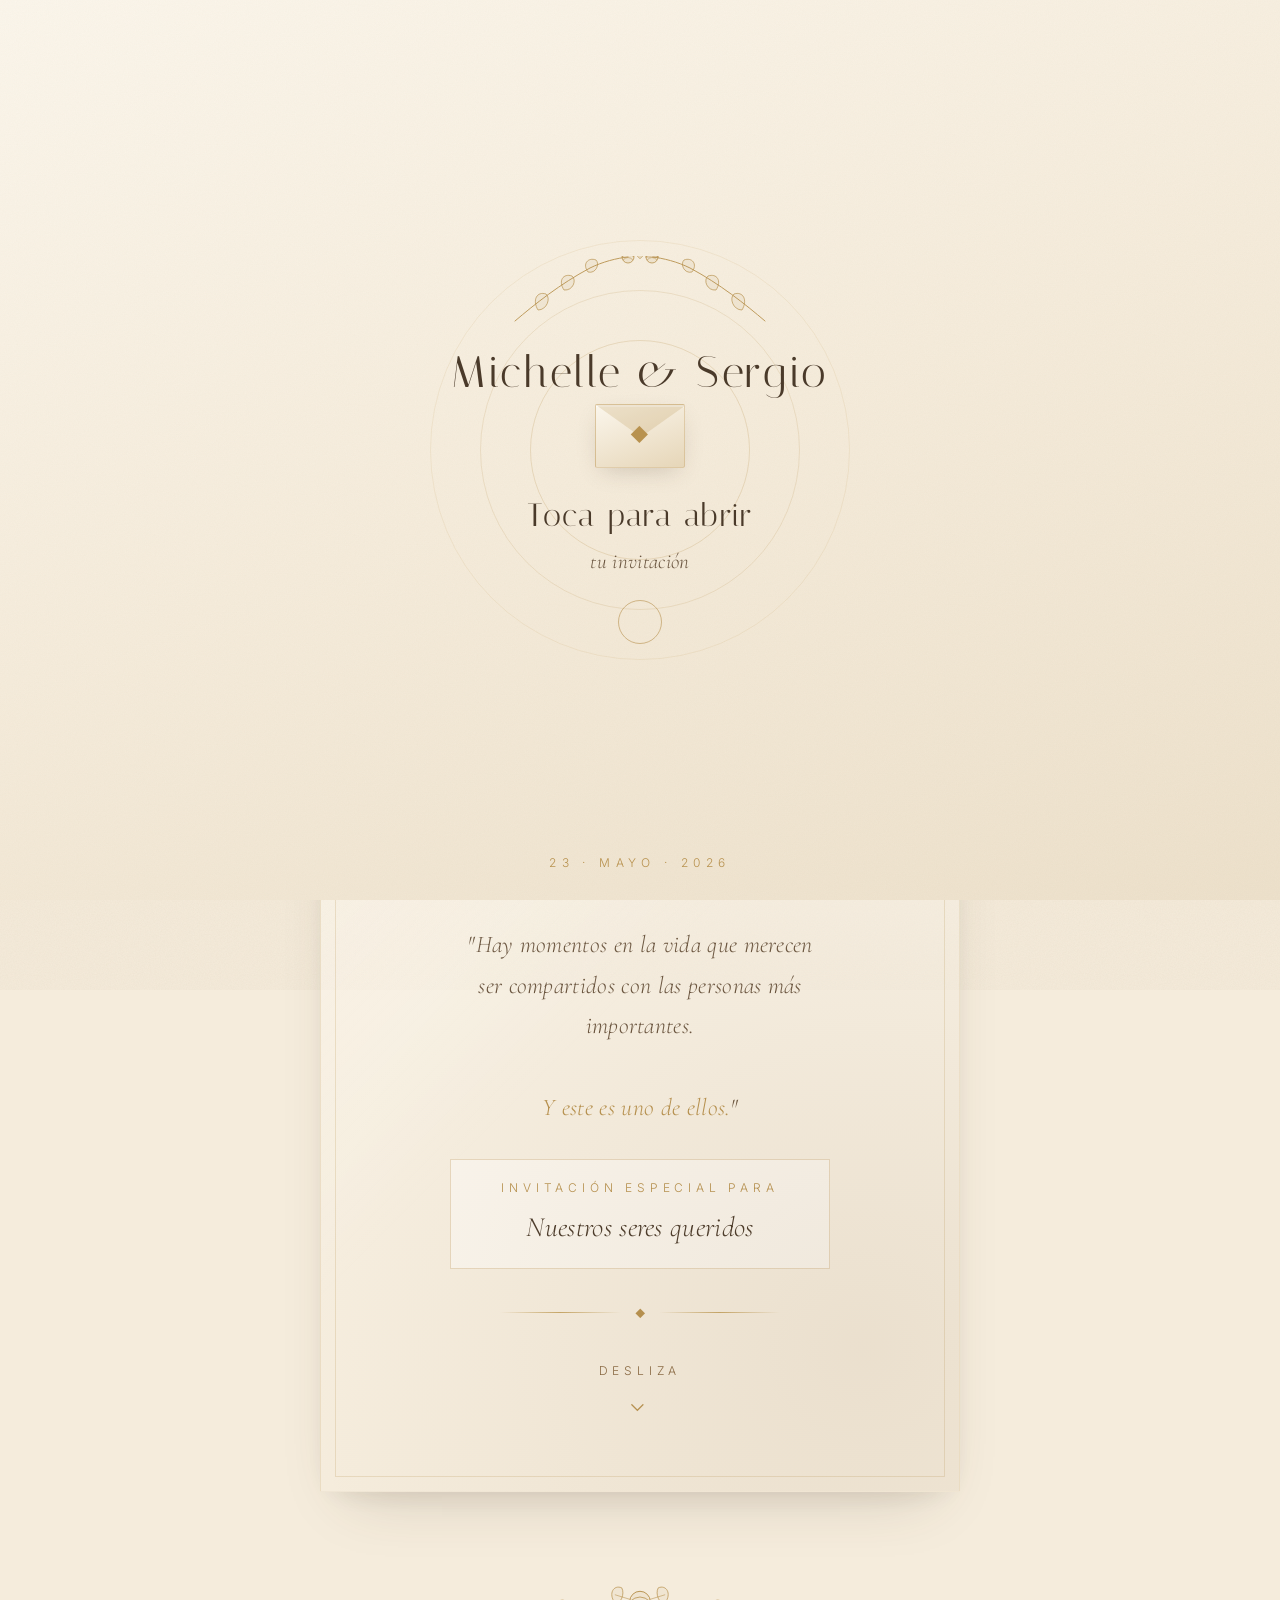
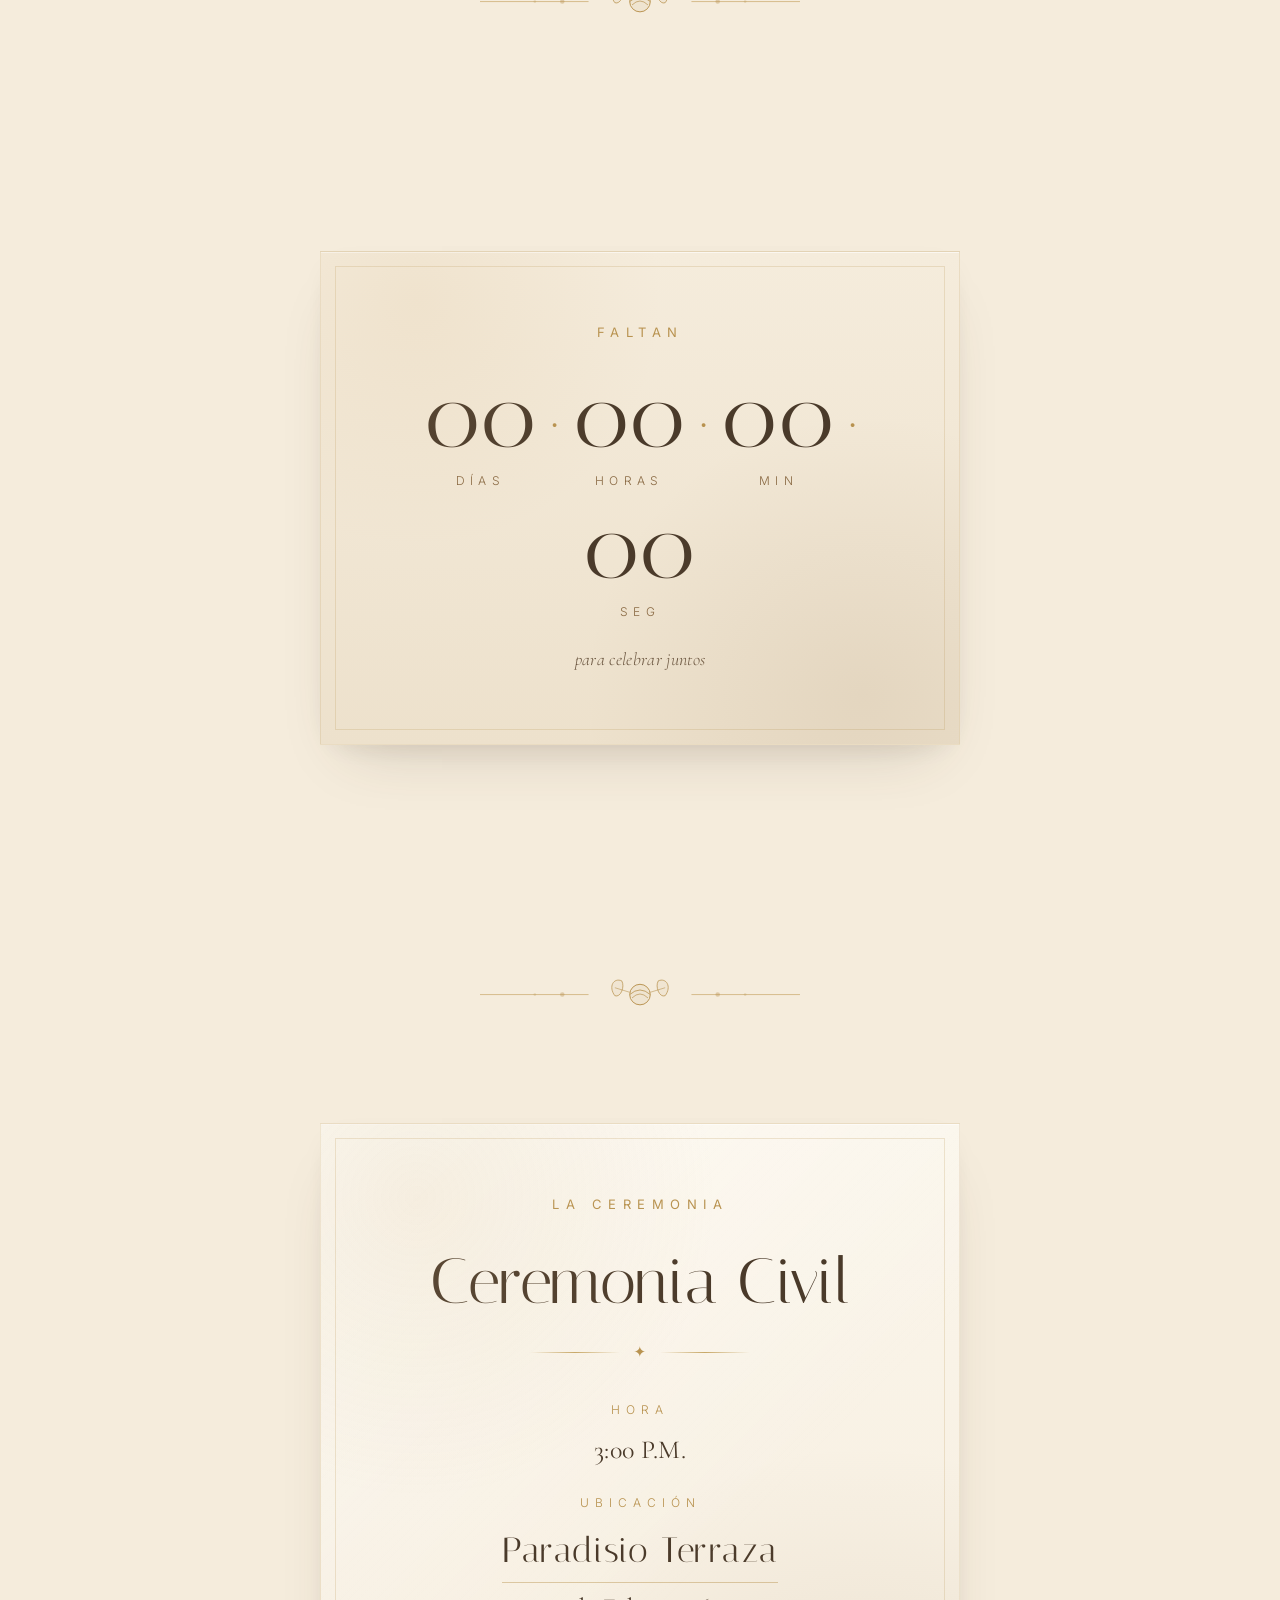
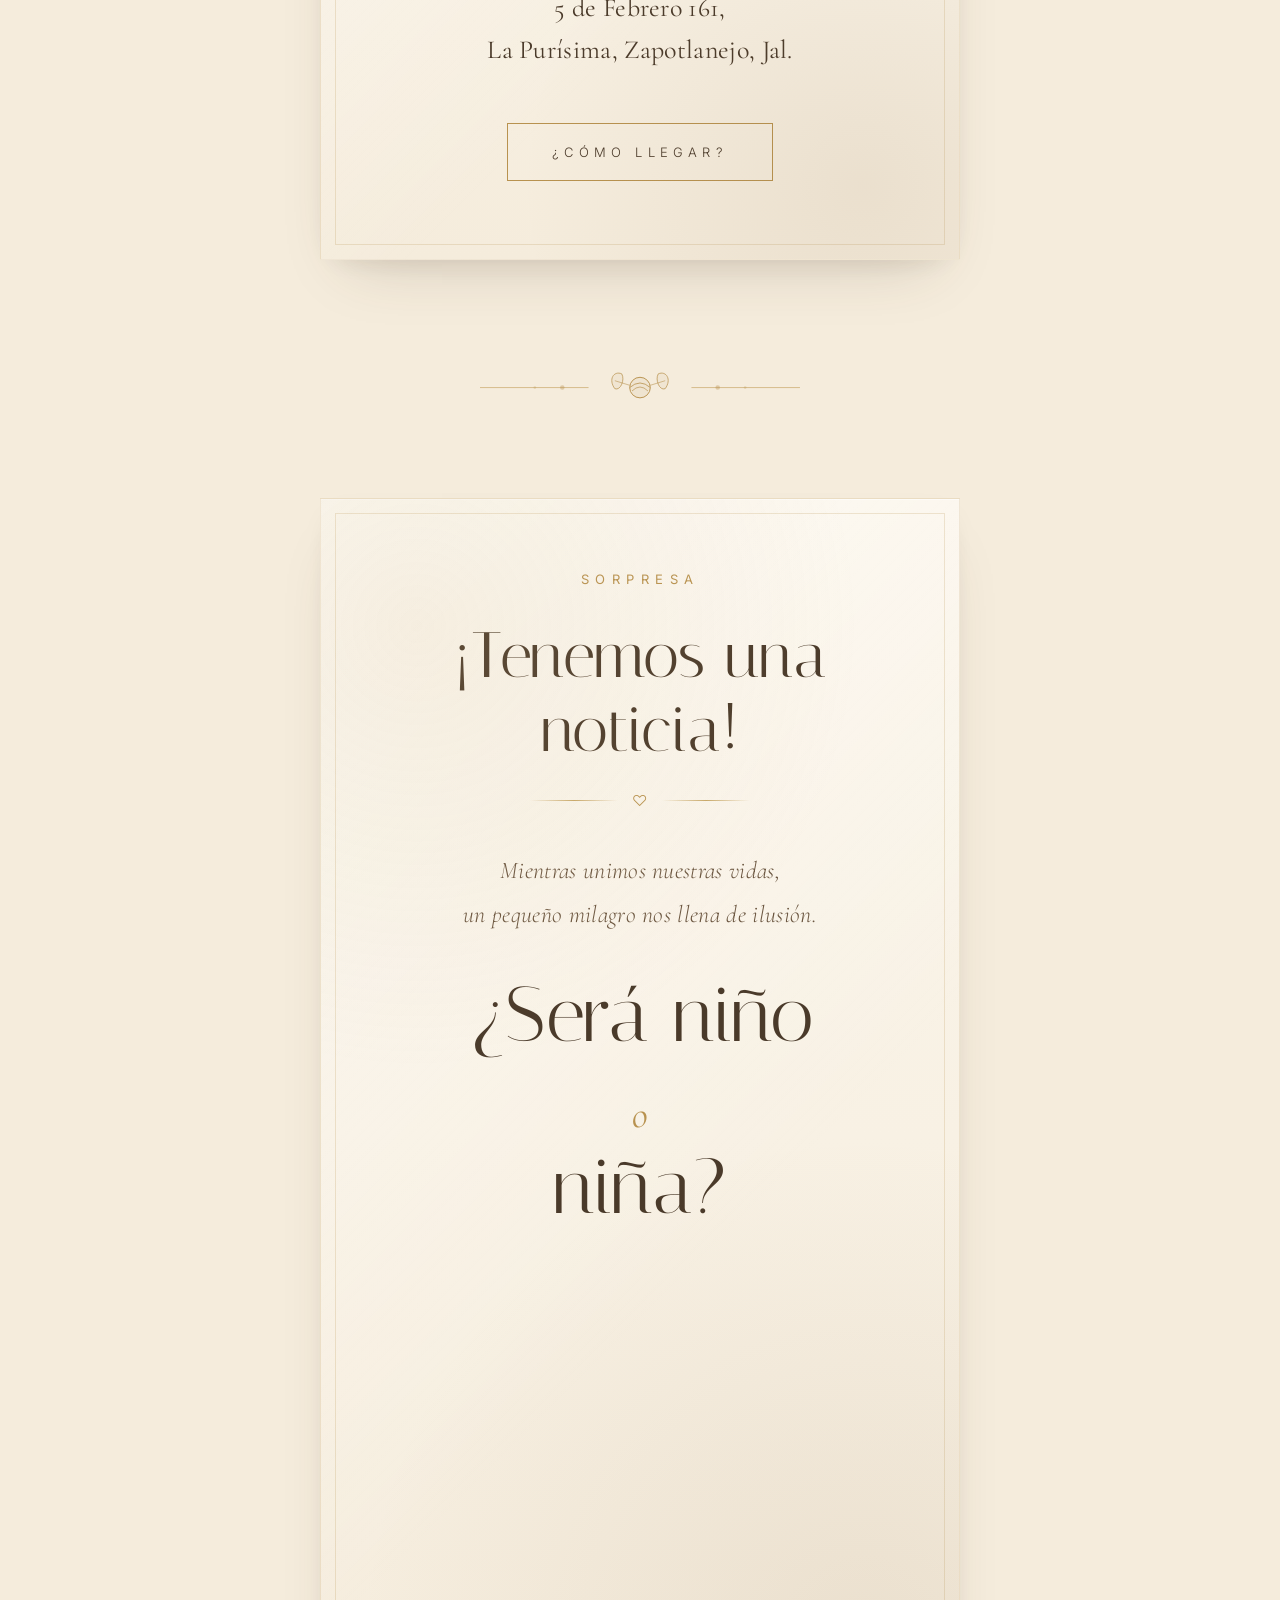
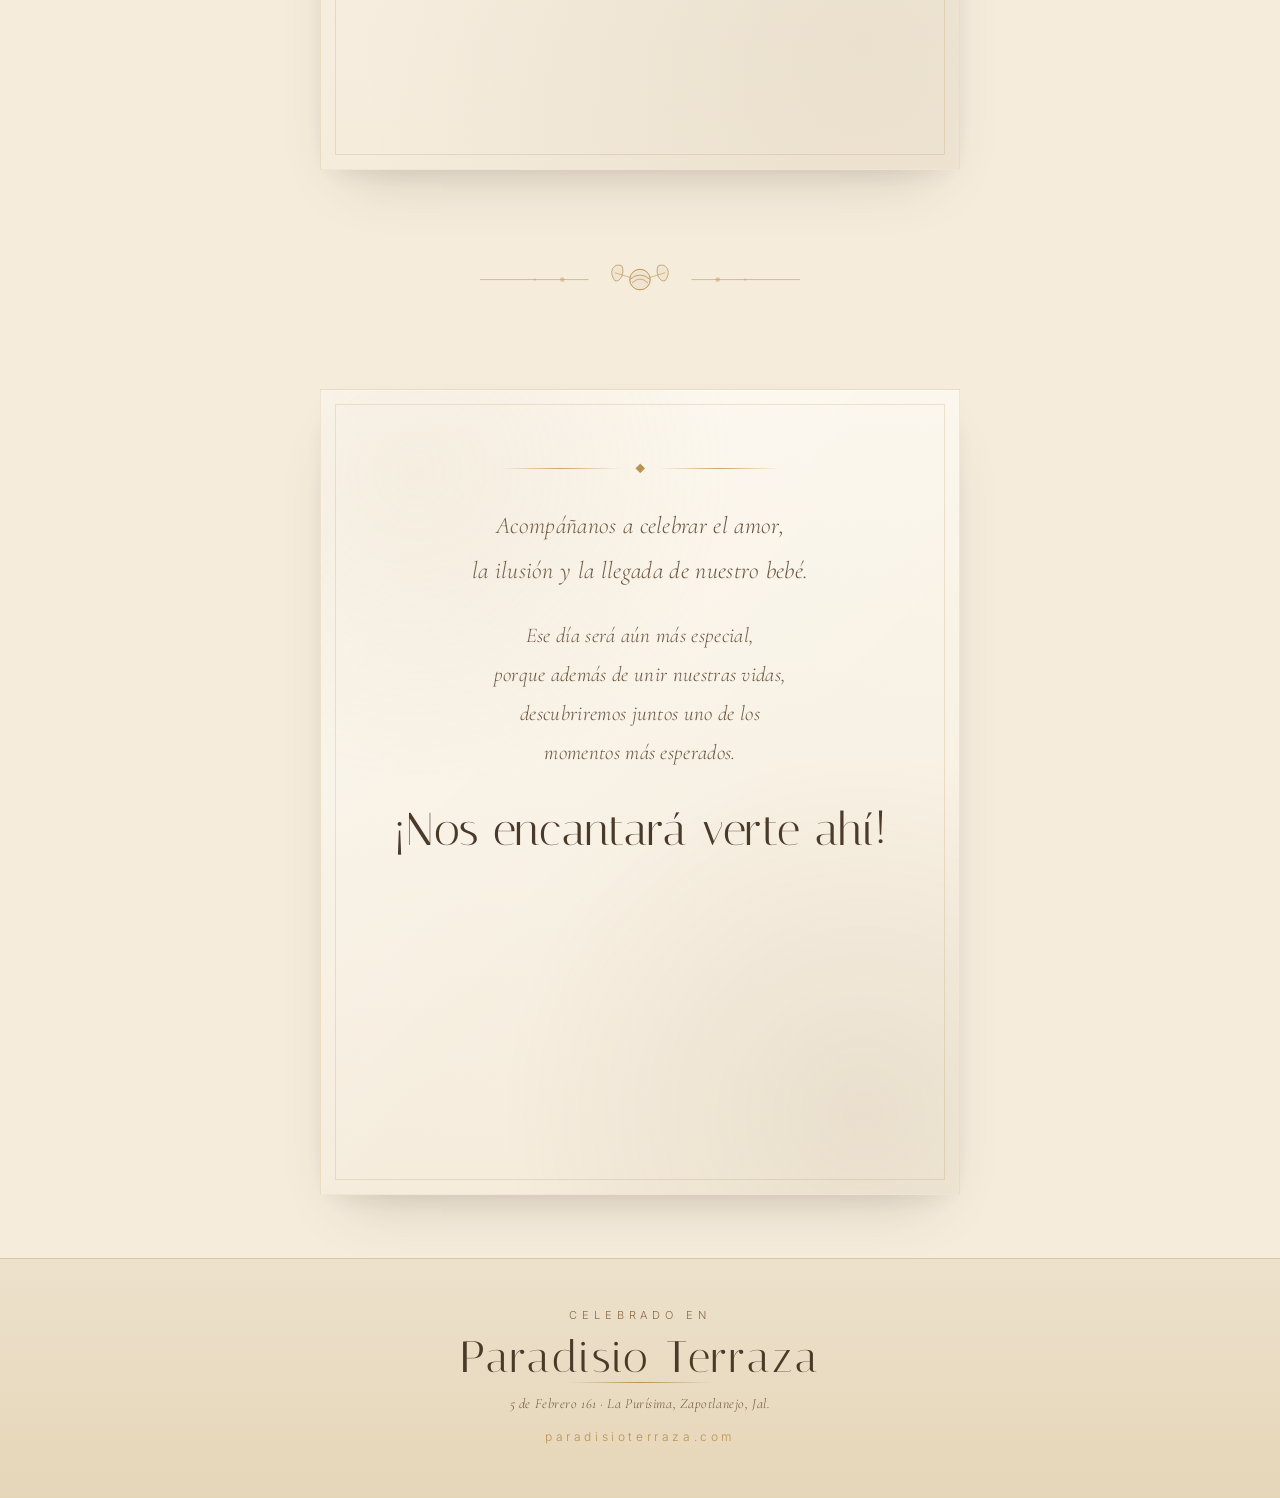
==== commit 11845122: "...." ====
--- a/invitacion/boda-sergio-michelle/index.html
+++ b/invitacion/boda-sergio-michelle/index.html
@@ -11,7 +11,7 @@
 <link rel="preconnect" href="https://fonts.gstatic.com" crossorigin>
 <link href="https://fonts.googleapis.com/css2?family=Cormorant+Garamond:ital,wght@0,300;0,400;0,500;0,600;1,300;1,400&family=Italiana&family=Inter:wght@200;300;400;500&display=swap" rel="stylesheet">
 
-<link rel="stylesheet" href="style.css" />
+<link rel="stylesheet" href="style.css?v=2" />
 </head>
 <body>
 
@@ -395,6 +395,6 @@
   </div>
 </footer>
 
-<script src="app.js"></script>
+<script src="app.js?v=2"></script>
 </body>
 </html>
--- a/invitacion/boda-sergio-michelle/style.css
+++ b/invitacion/boda-sergio-michelle/style.css
@@ -22,7 +22,10 @@
 
 * { box-sizing: border-box; margin: 0; padding: 0; }
 
-html { scroll-behavior: smooth; }
+html {
+  scroll-behavior: smooth;
+  height: -webkit-fill-available;
+}
 
 body {
   font-family: var(--sans);
@@ -673,7 +676,9 @@
    ============================================ */
 .splash {
   position: fixed;
-  inset: 0;
+  top: 0; left: 0; right: 0; bottom: 0;   /* inset falla en iOS < 15 */
+  width: 100%; height: 100%;
+  min-height: -webkit-fill-available;       /* iOS Safari viewport fix */
   z-index: 200;
   display: flex;
   flex-direction: column;
@@ -681,7 +686,10 @@
   justify-content: center;
   background: linear-gradient(160deg, var(--ivory) 0%, var(--cream) 50%, var(--cream-deep) 100%);
   cursor: pointer;
+  -webkit-tap-highlight-color: transparent;
   user-select: none;
+  -webkit-user-select: none;
+  touch-action: manipulation;
   transition: opacity 1.1s cubic-bezier(0.4, 0, 0.2, 1),
               transform 1.1s cubic-bezier(0.4, 0, 0.2, 1);
 }
@@ -763,6 +771,8 @@
 .splash-envelope {
   position: relative;
   width: 90px; height: 64px;
+  perspective: 600px;           /* necesario para rotateX en móvil */
+  -webkit-perspective: 600px;
   animation: envelopeFloat 3s ease-in-out infinite 0.5s;
 }
 @keyframes envelopeFloat {
@@ -791,7 +801,11 @@
   border-right: 45px solid transparent;
   border-top: 32px solid rgba(184,146,79,0.22);
   transform-origin: top center;
+  -webkit-transform-origin: top center;
+  transform-style: preserve-3d;
+  -webkit-transform-style: preserve-3d;
   animation: flapOpen 3s ease-in-out infinite 0.5s;
+  -webkit-animation: flapOpen 3s ease-in-out infinite 0.5s;
 }
 @keyframes flapOpen {
   0%, 35%, 100% { transform: rotateX(0deg);   border-top-color: rgba(184,146,79,0.22); }
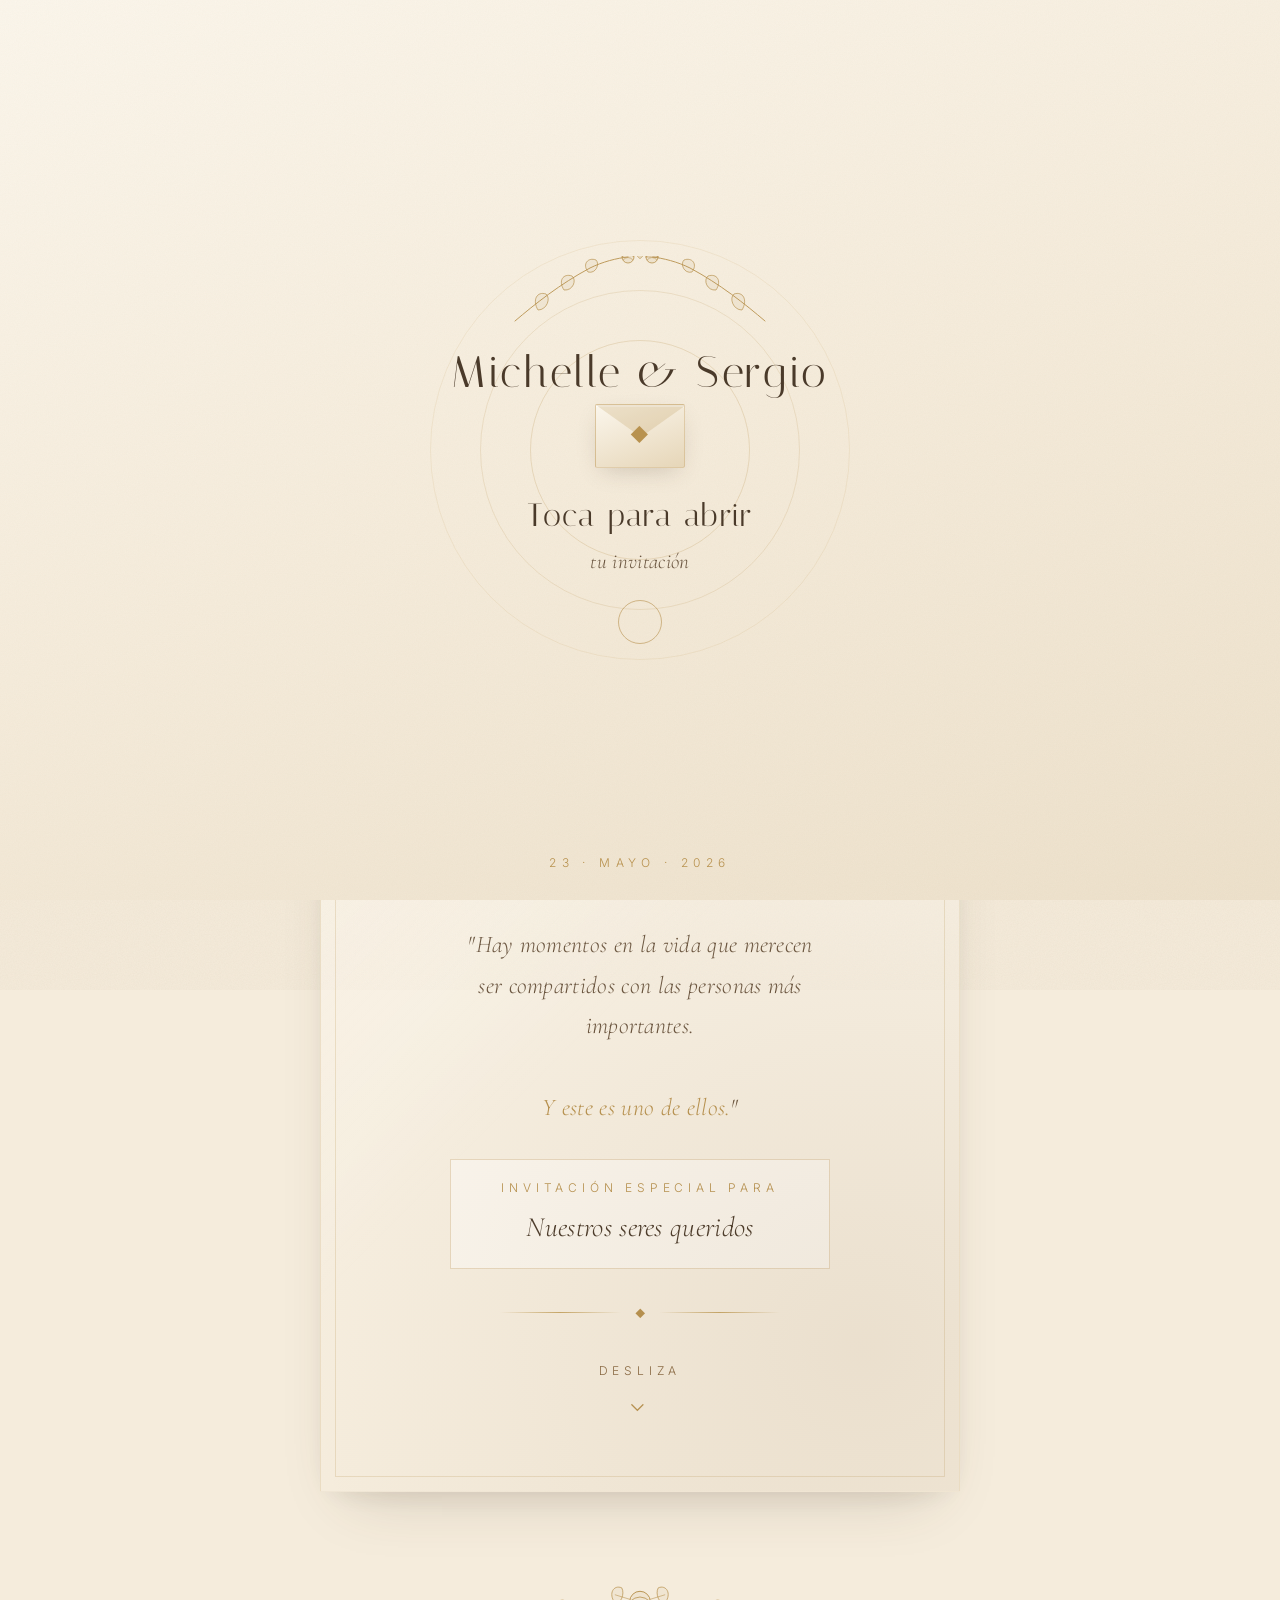
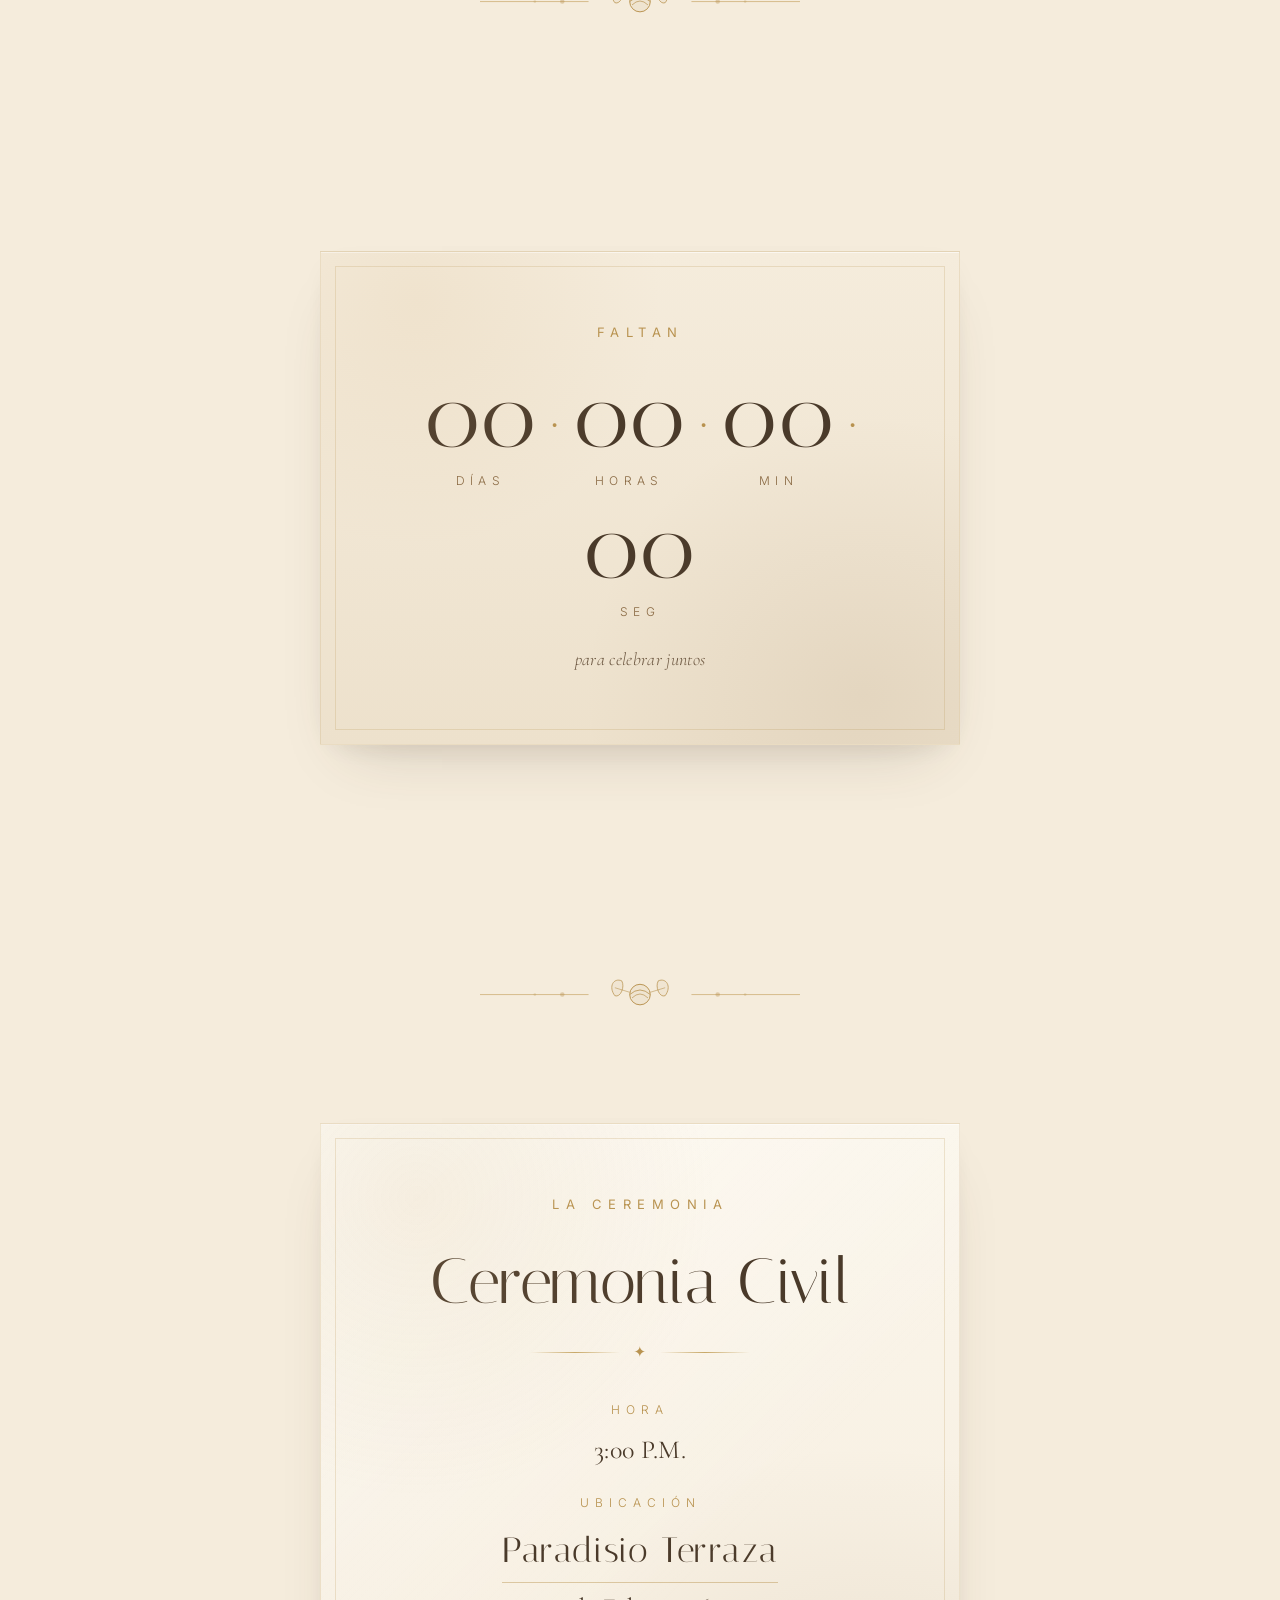
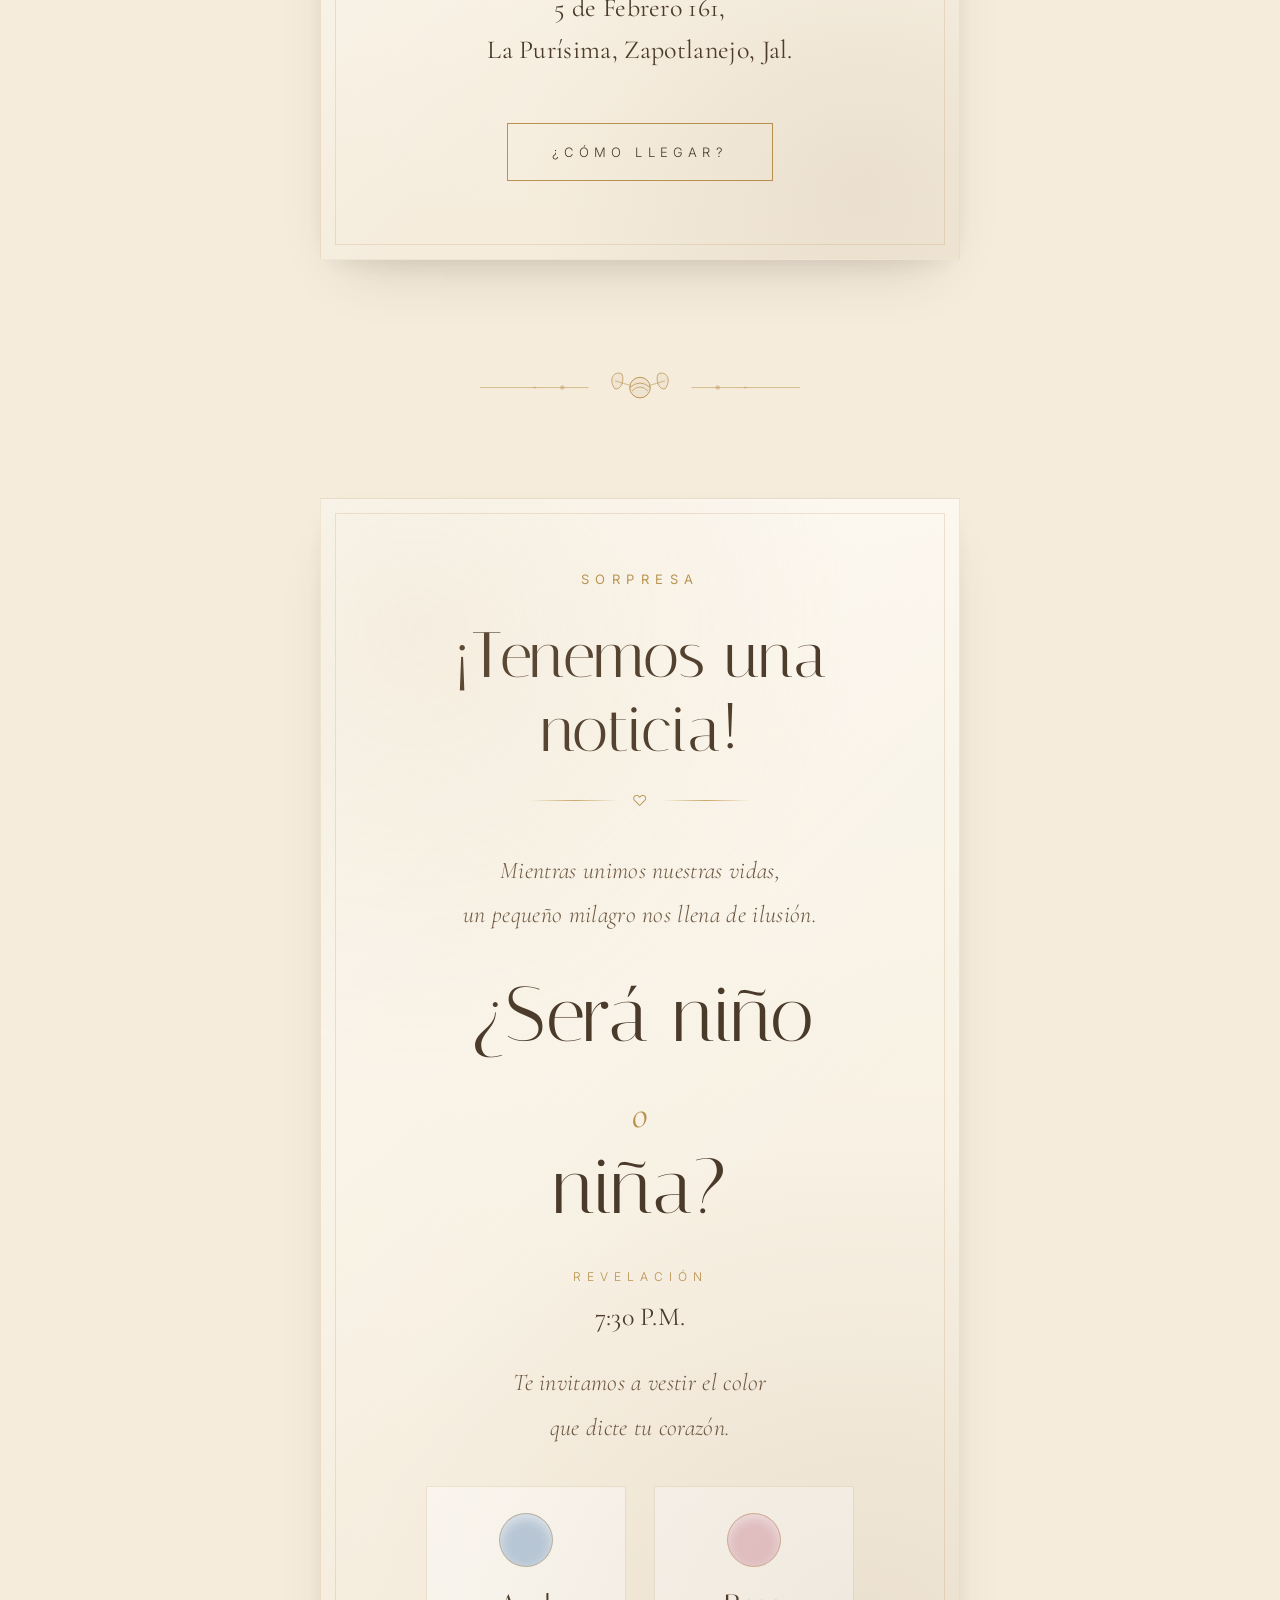
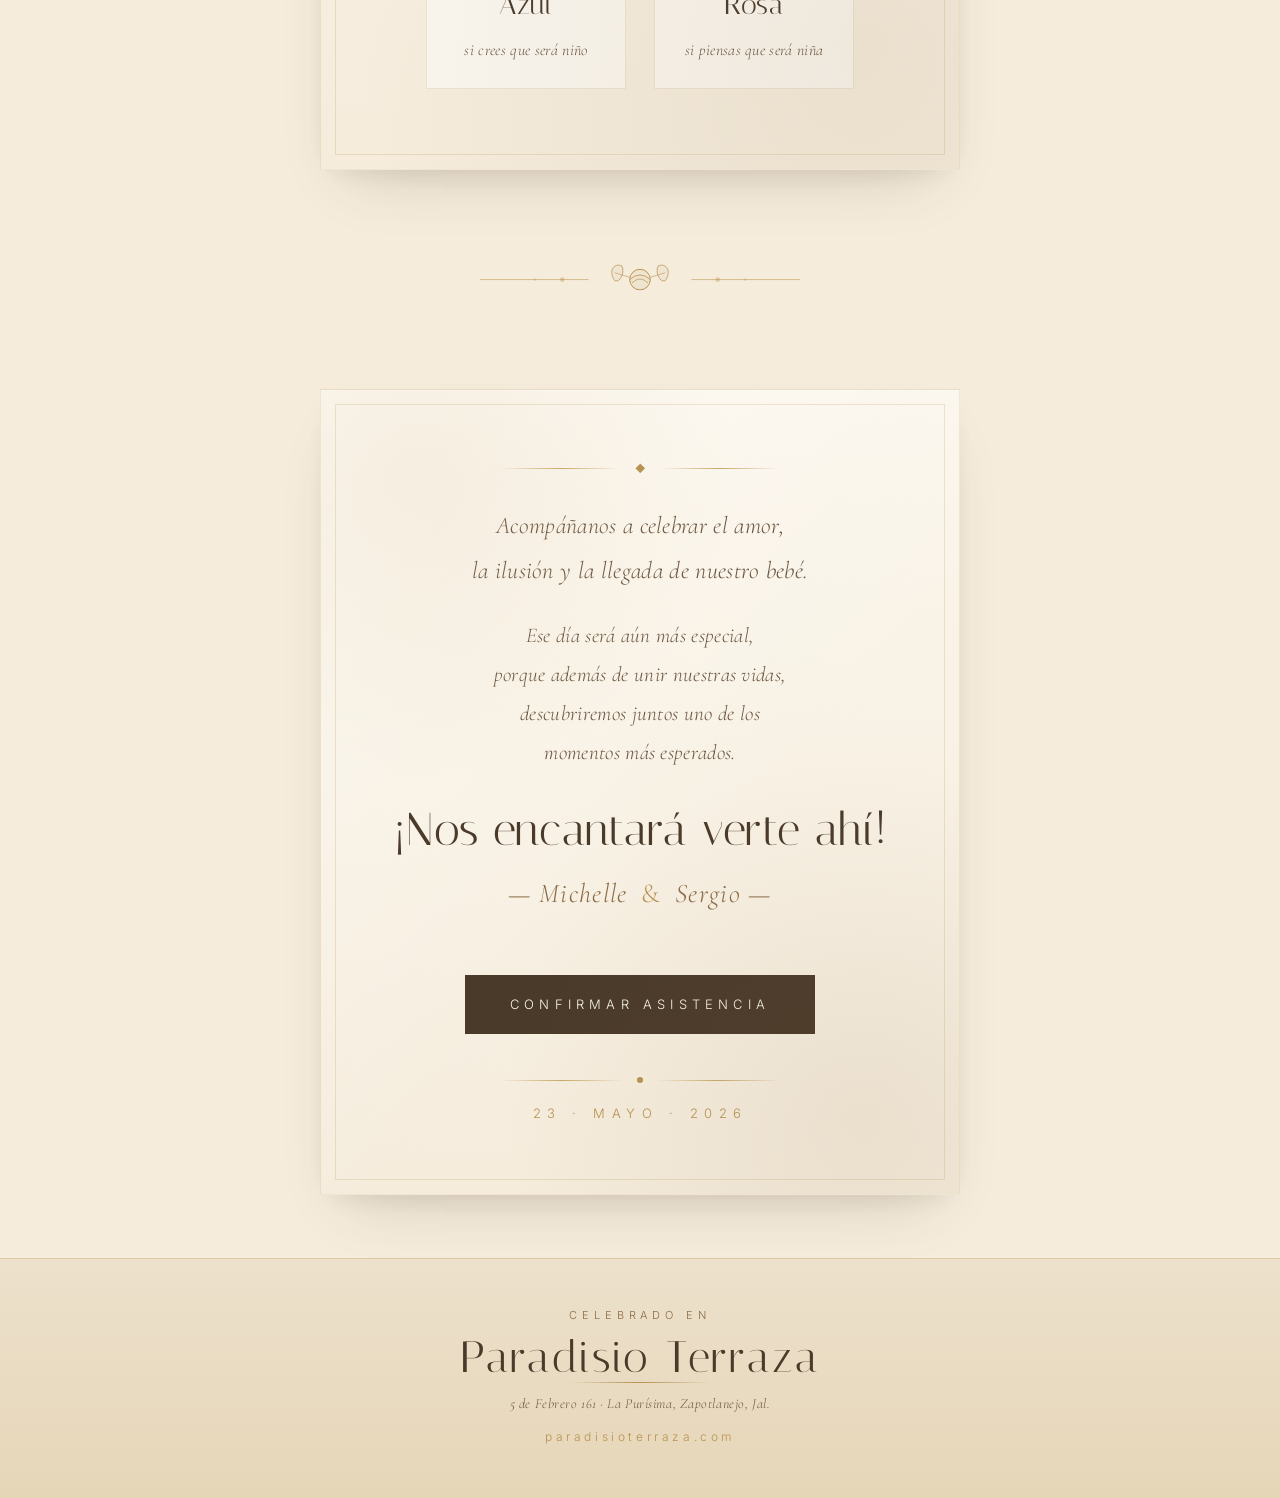
==== commit 1b9cf73a: "Se cambva de cancion" ====
--- a/invitacion/boda-sergio-michelle/index.html
+++ b/invitacion/boda-sergio-michelle/index.html
@@ -20,7 +20,7 @@
   <span class="music-icon" id="musicIcon">♪</span>
 </button>
 <audio id="bgMusic" loop preload="auto">
-  <source src="assets/paulyudin-wedding-485932.mp3" type="audio/mpeg">
+  <source src="assets/Ed Sheeran - Thinking out Loud (SPOTISAVER).mp3" type="audio/mpeg">
 </audio>
 
 <!-- Grain overlay -->
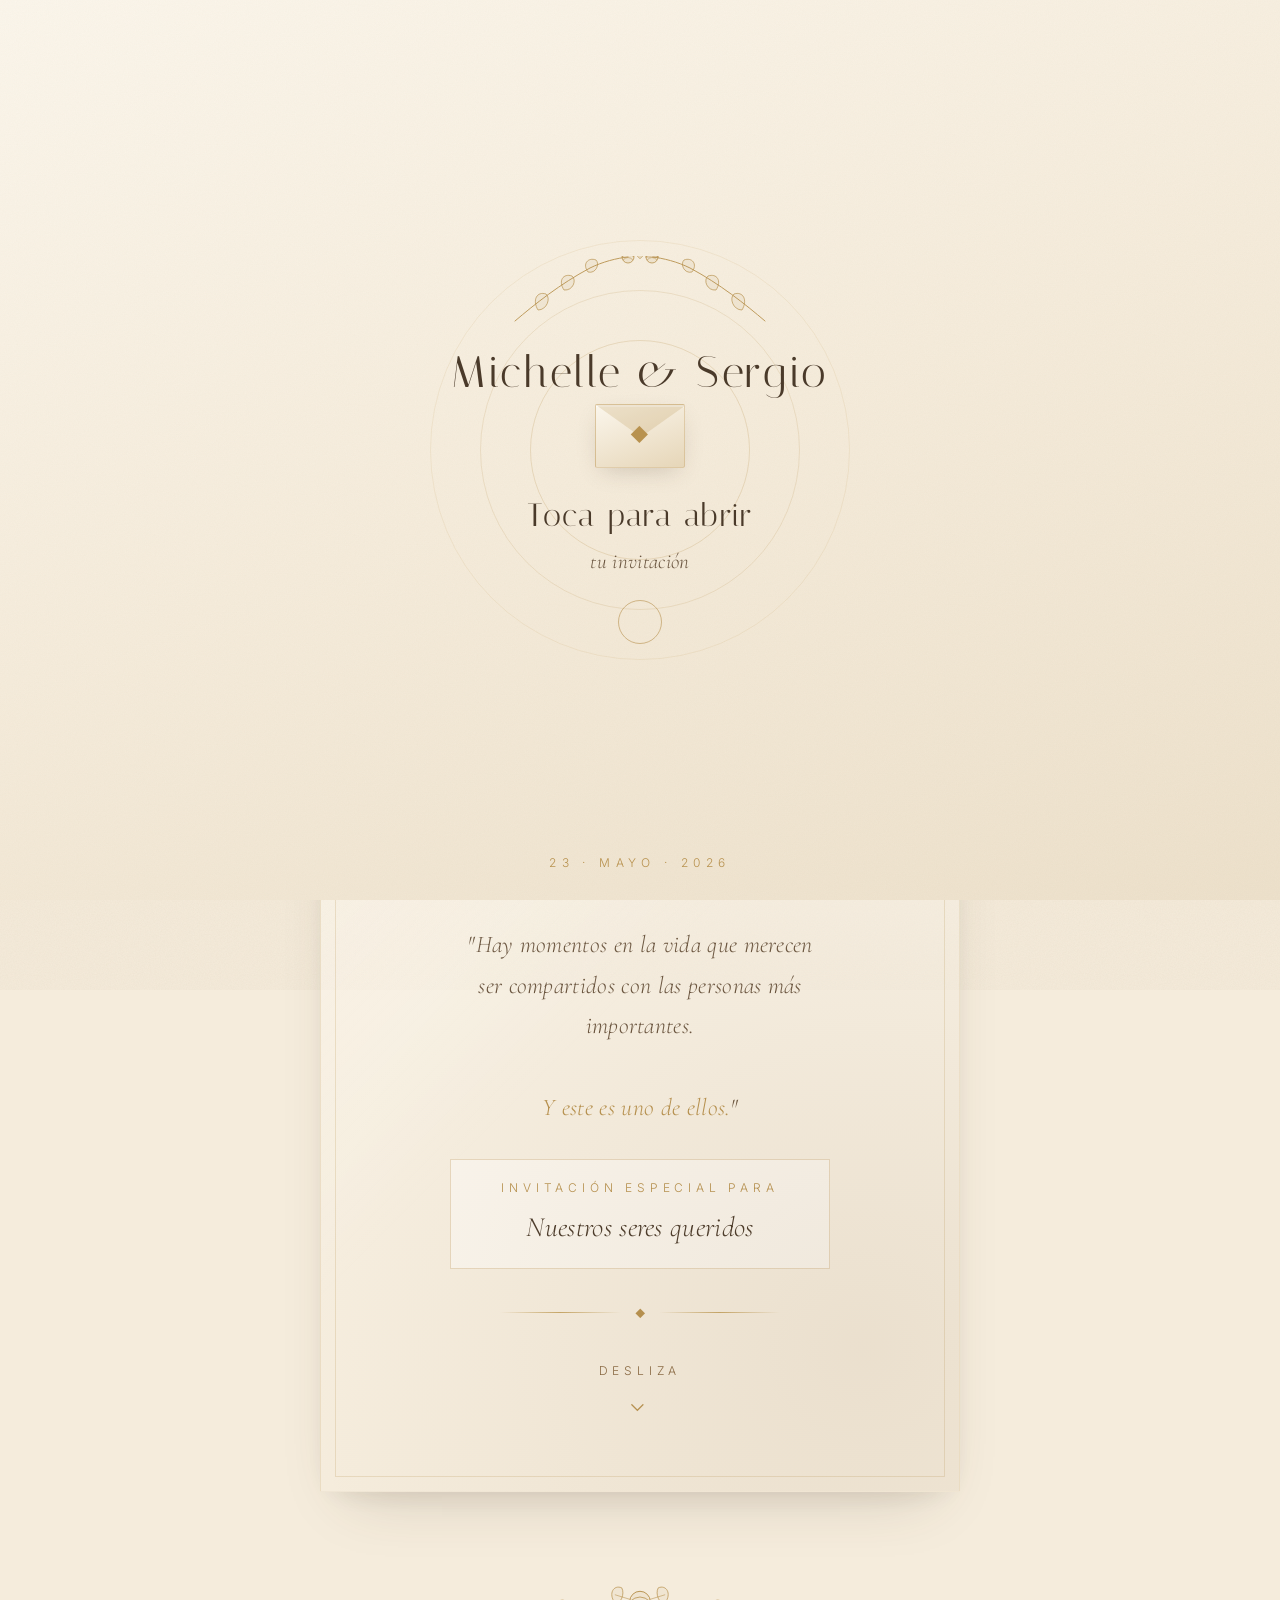
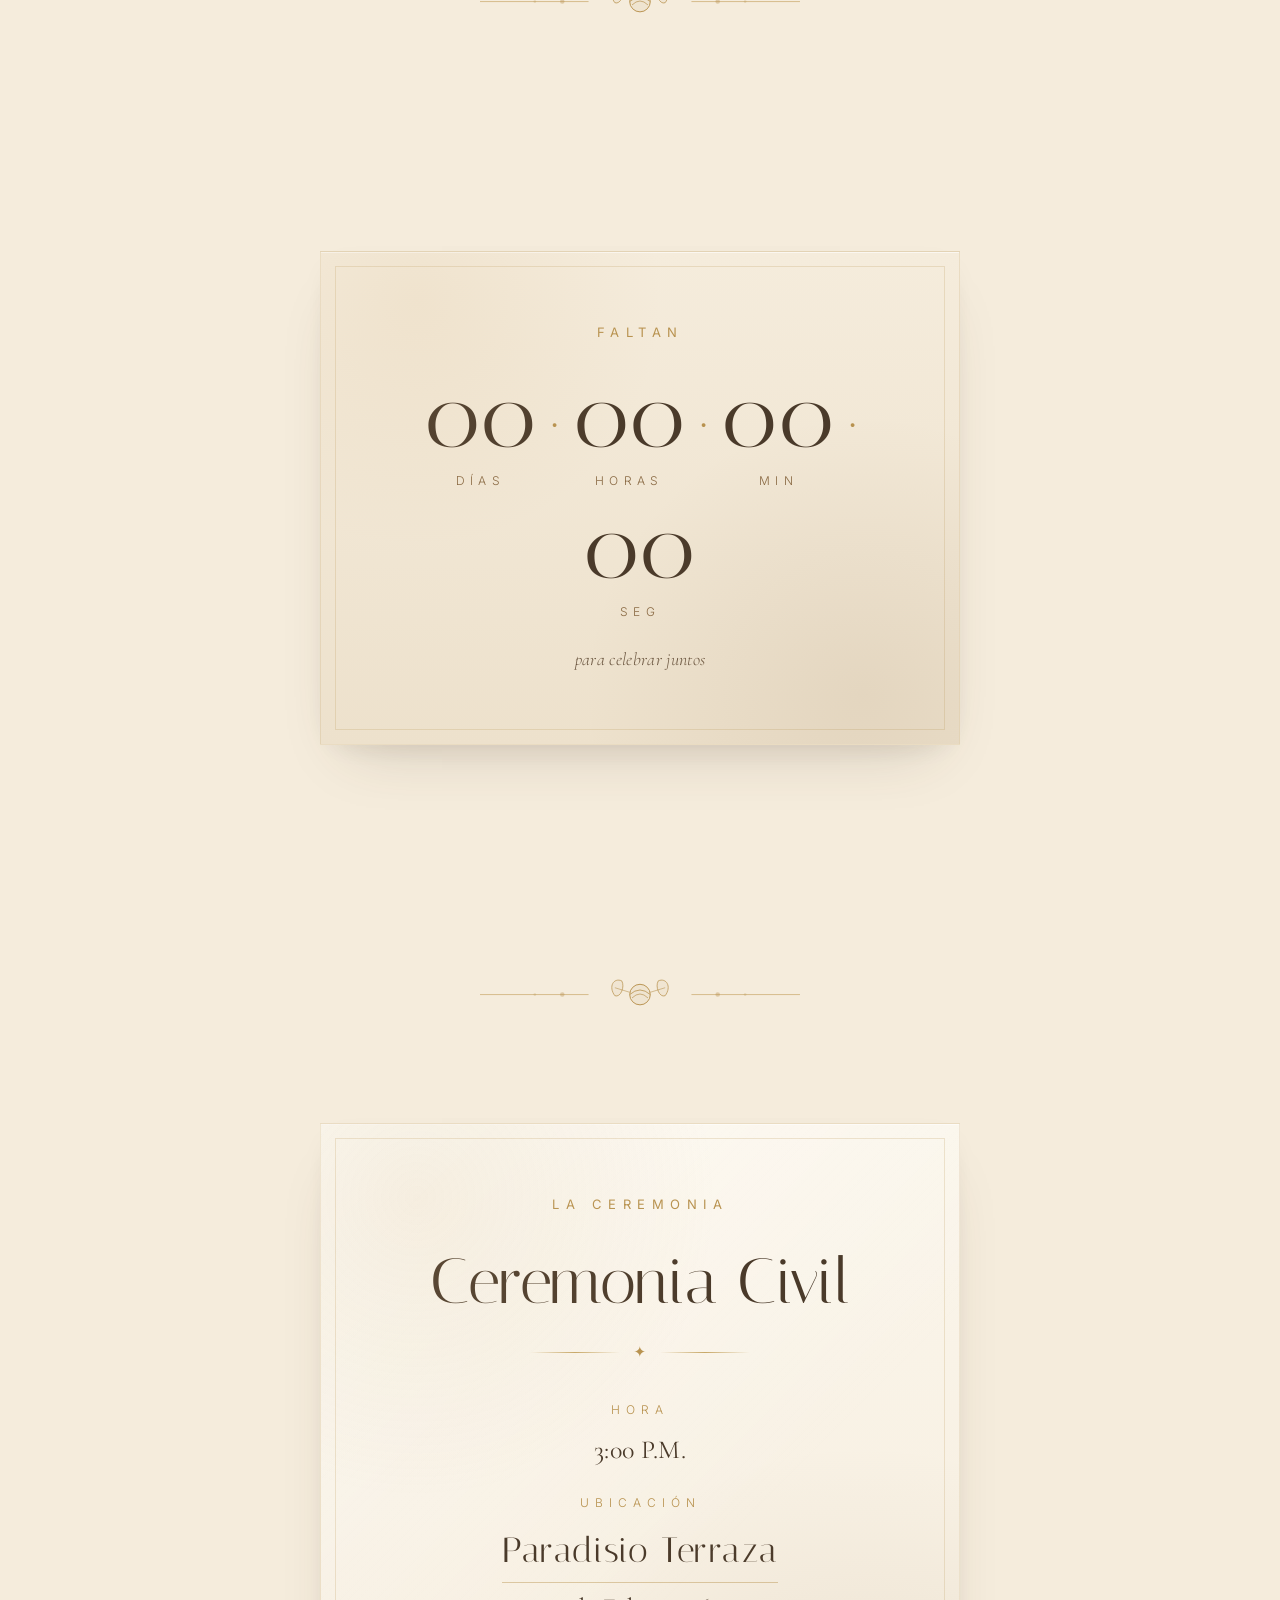
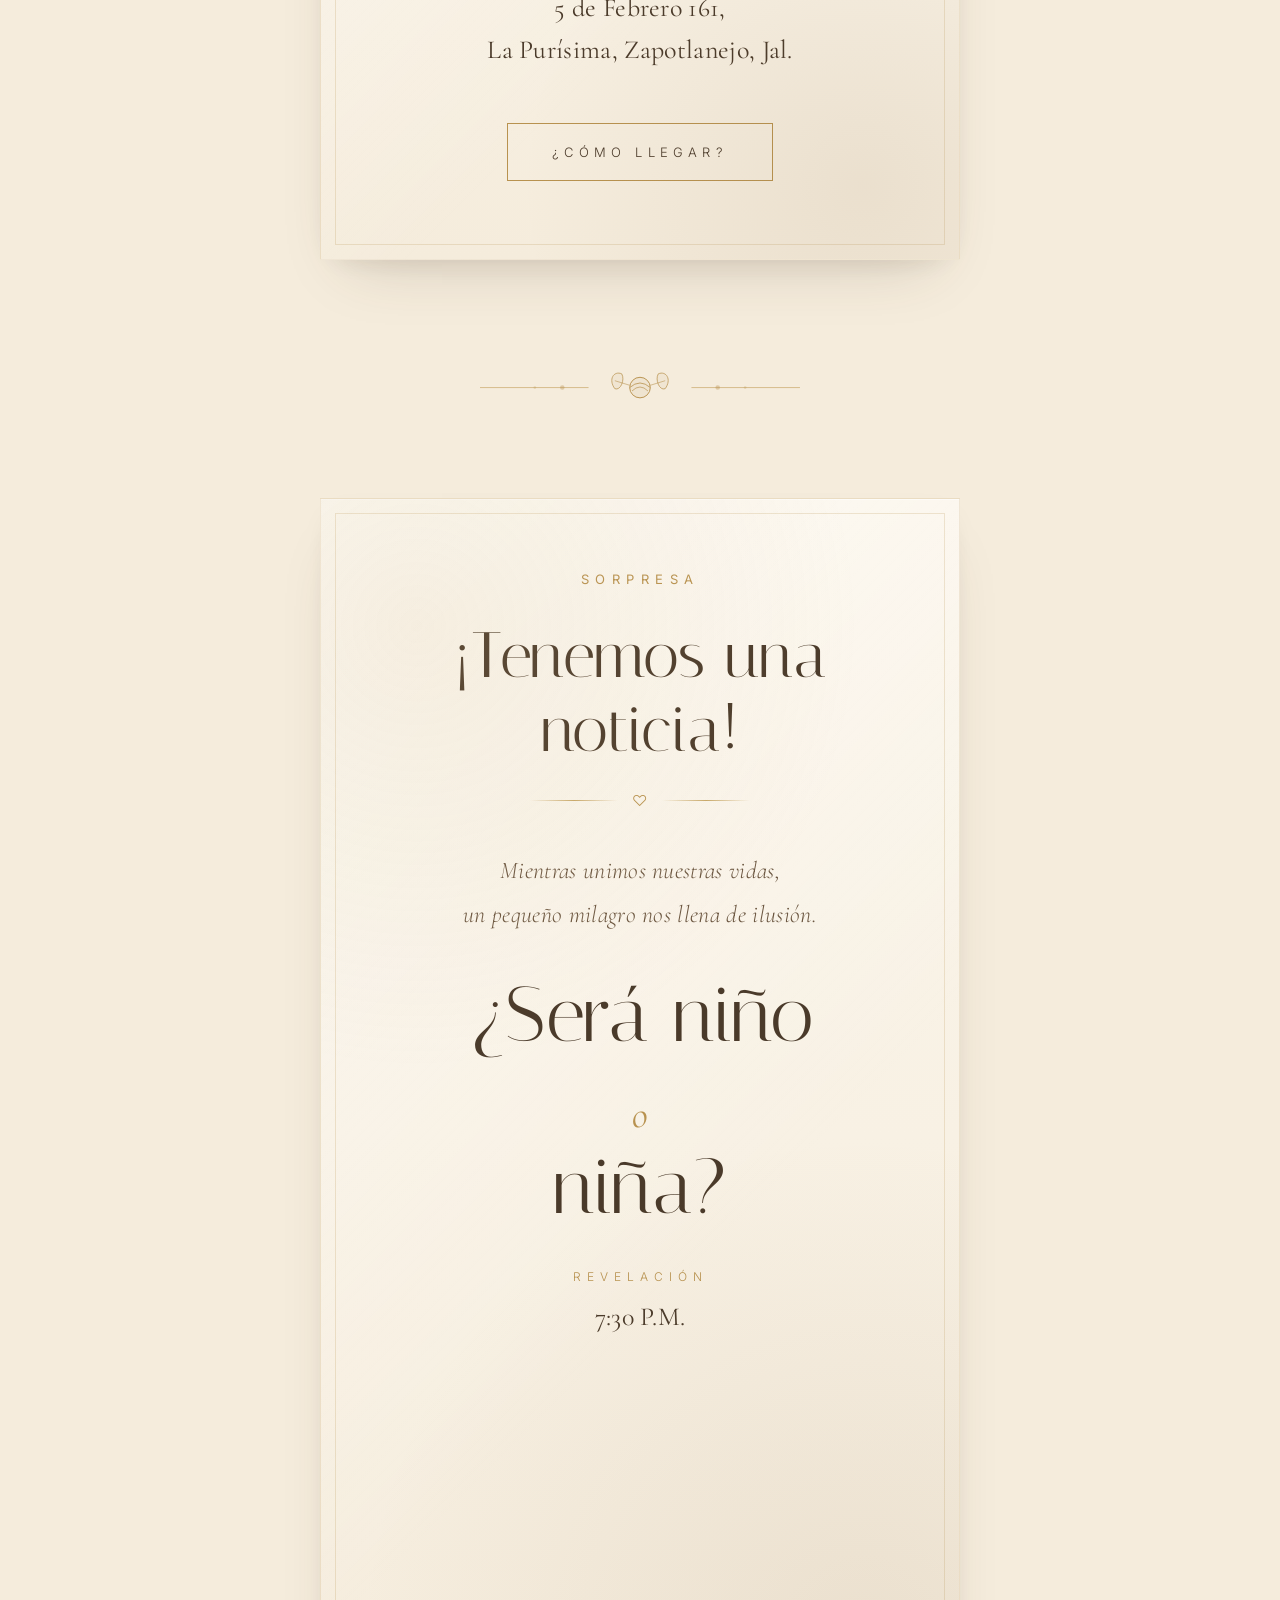
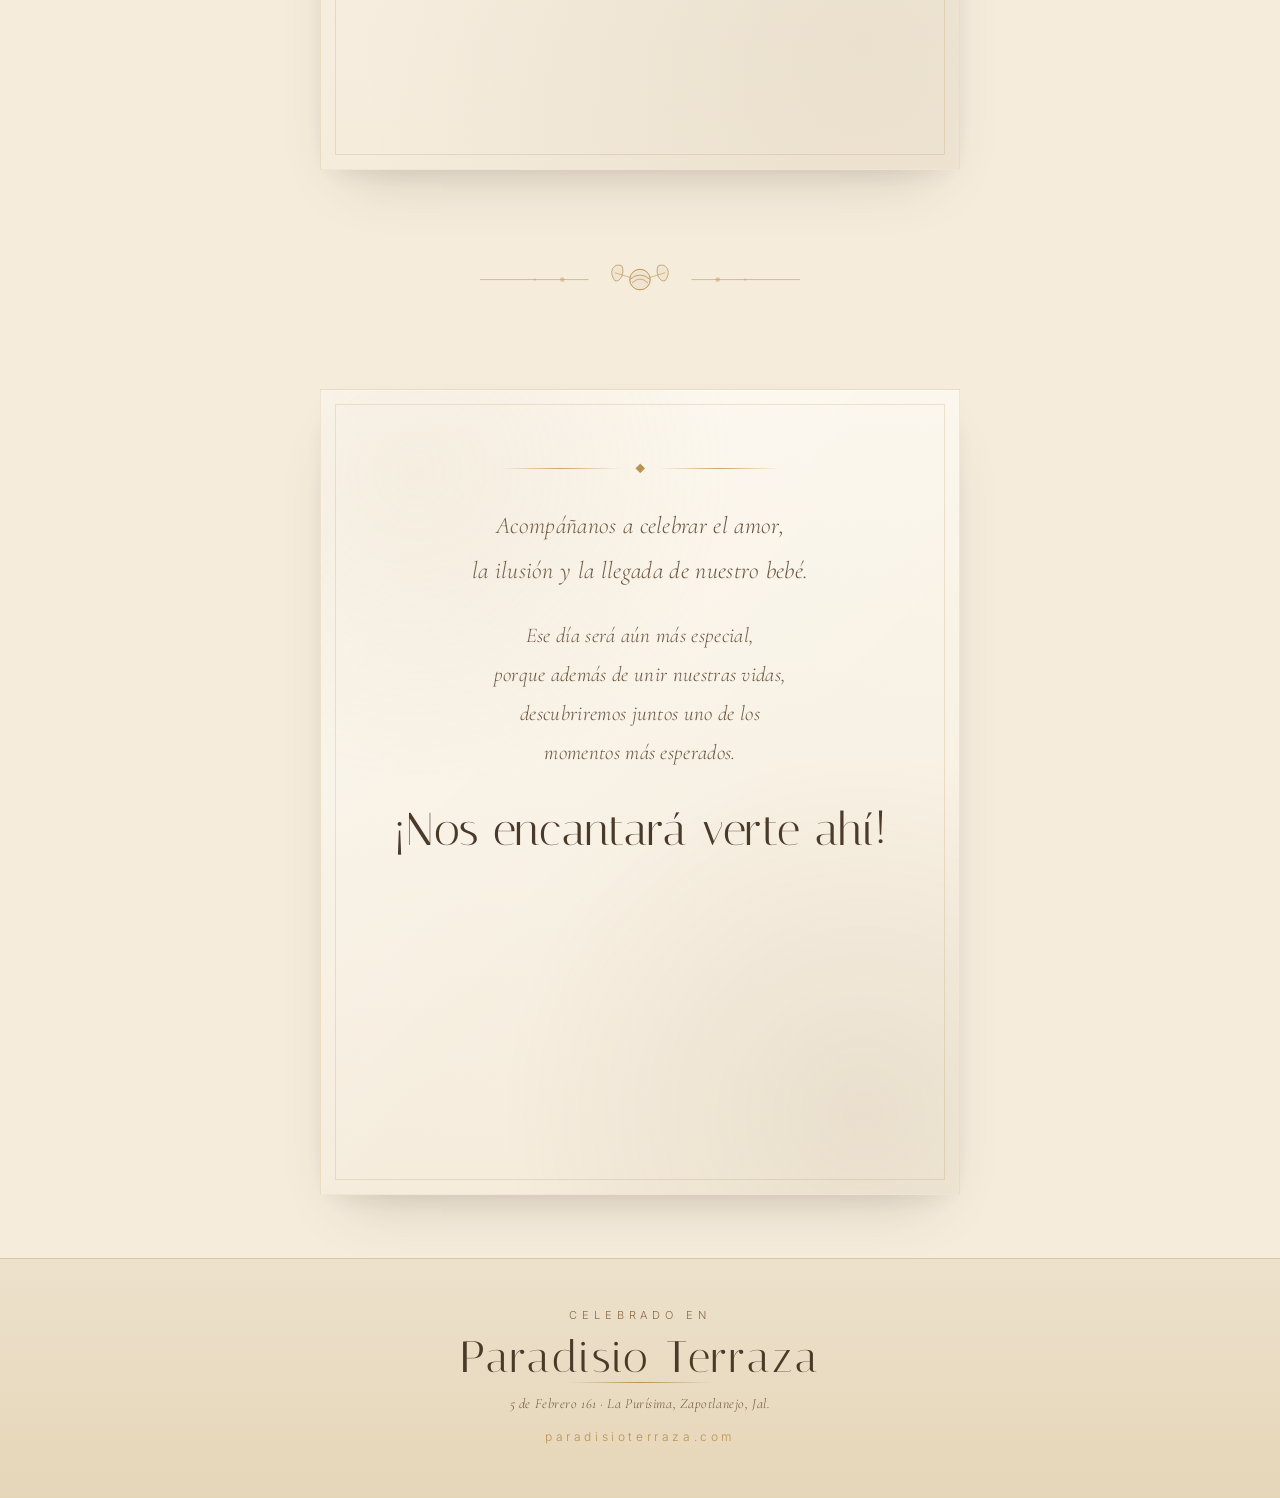
==== commit 833d08cb: "NUMERO DE CEL." ====
--- a/invitacion/boda-sergio-michelle/index.html
+++ b/invitacion/boda-sergio-michelle/index.html
@@ -395,6 +395,6 @@
   </div>
 </footer>
 
-<script src="app.js?v=2"></script>
+<script src="app.js?v=3"></script>
 </body>
 </html>
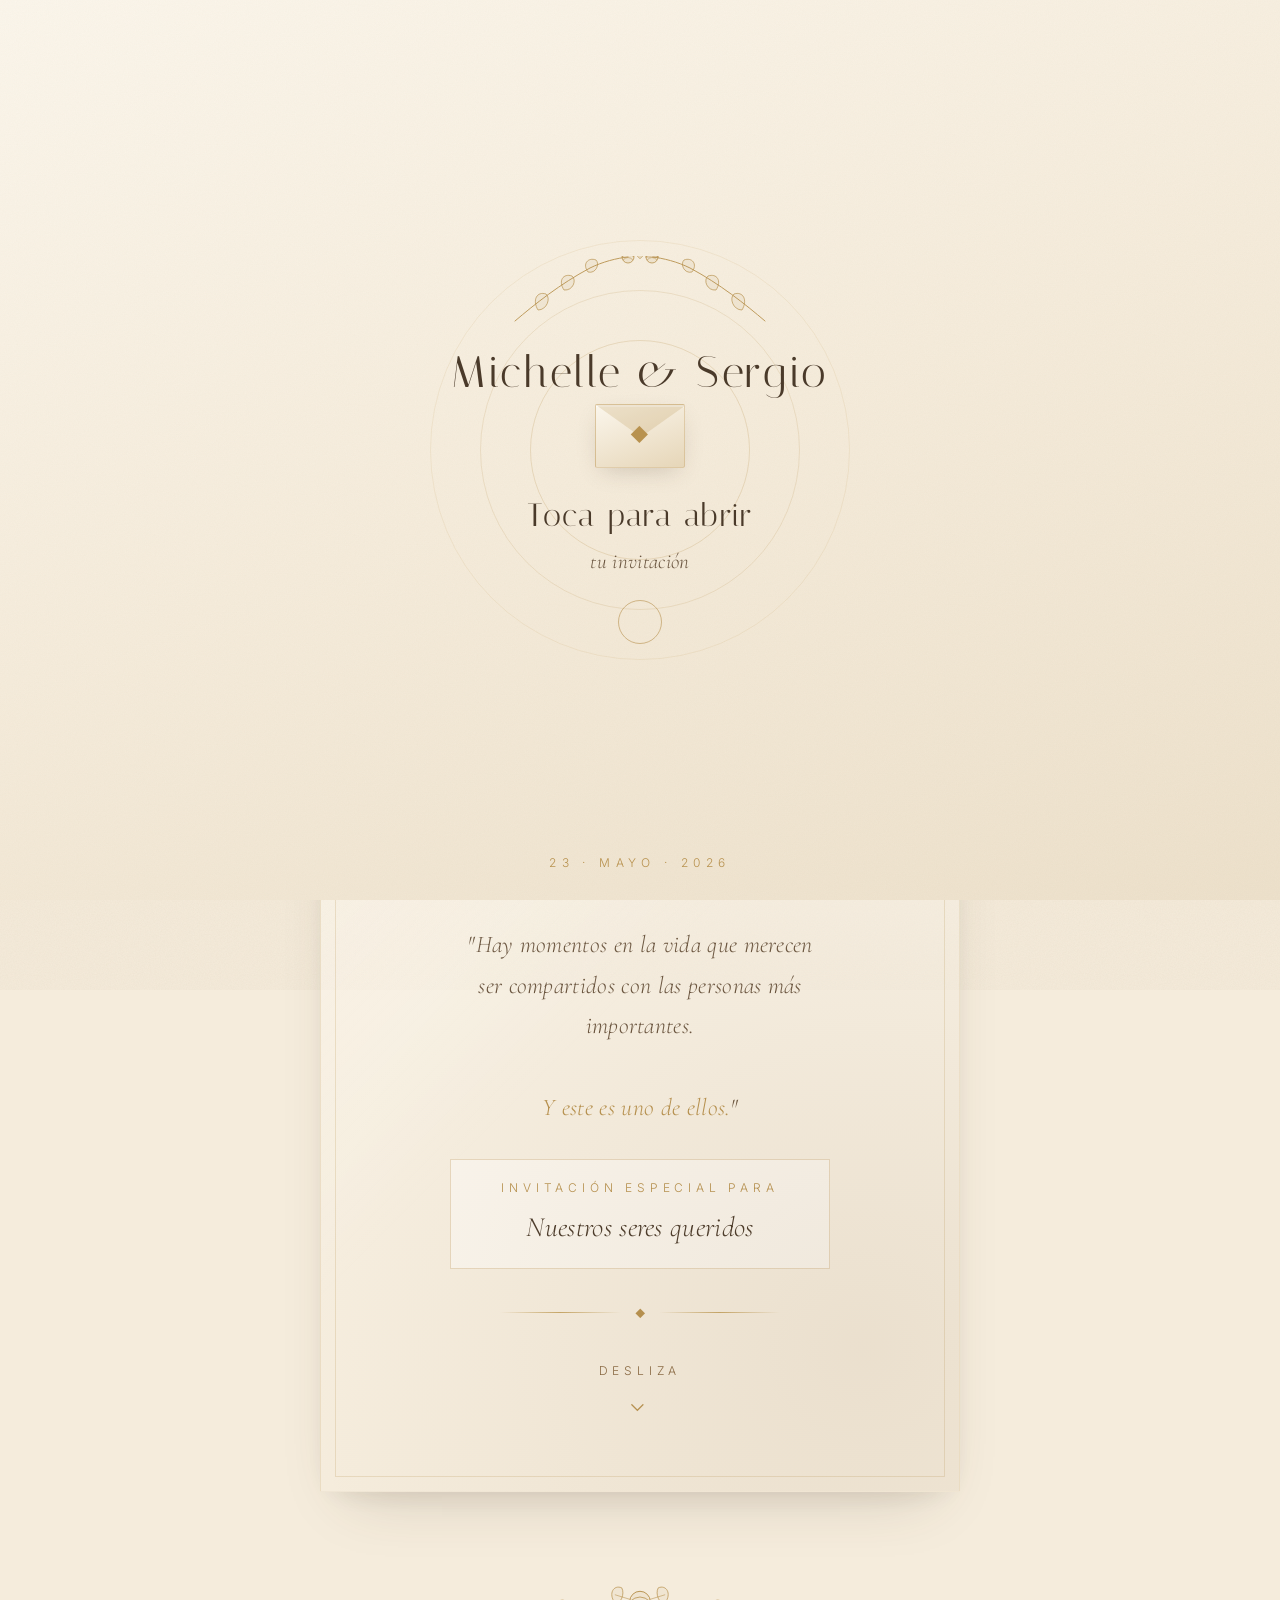
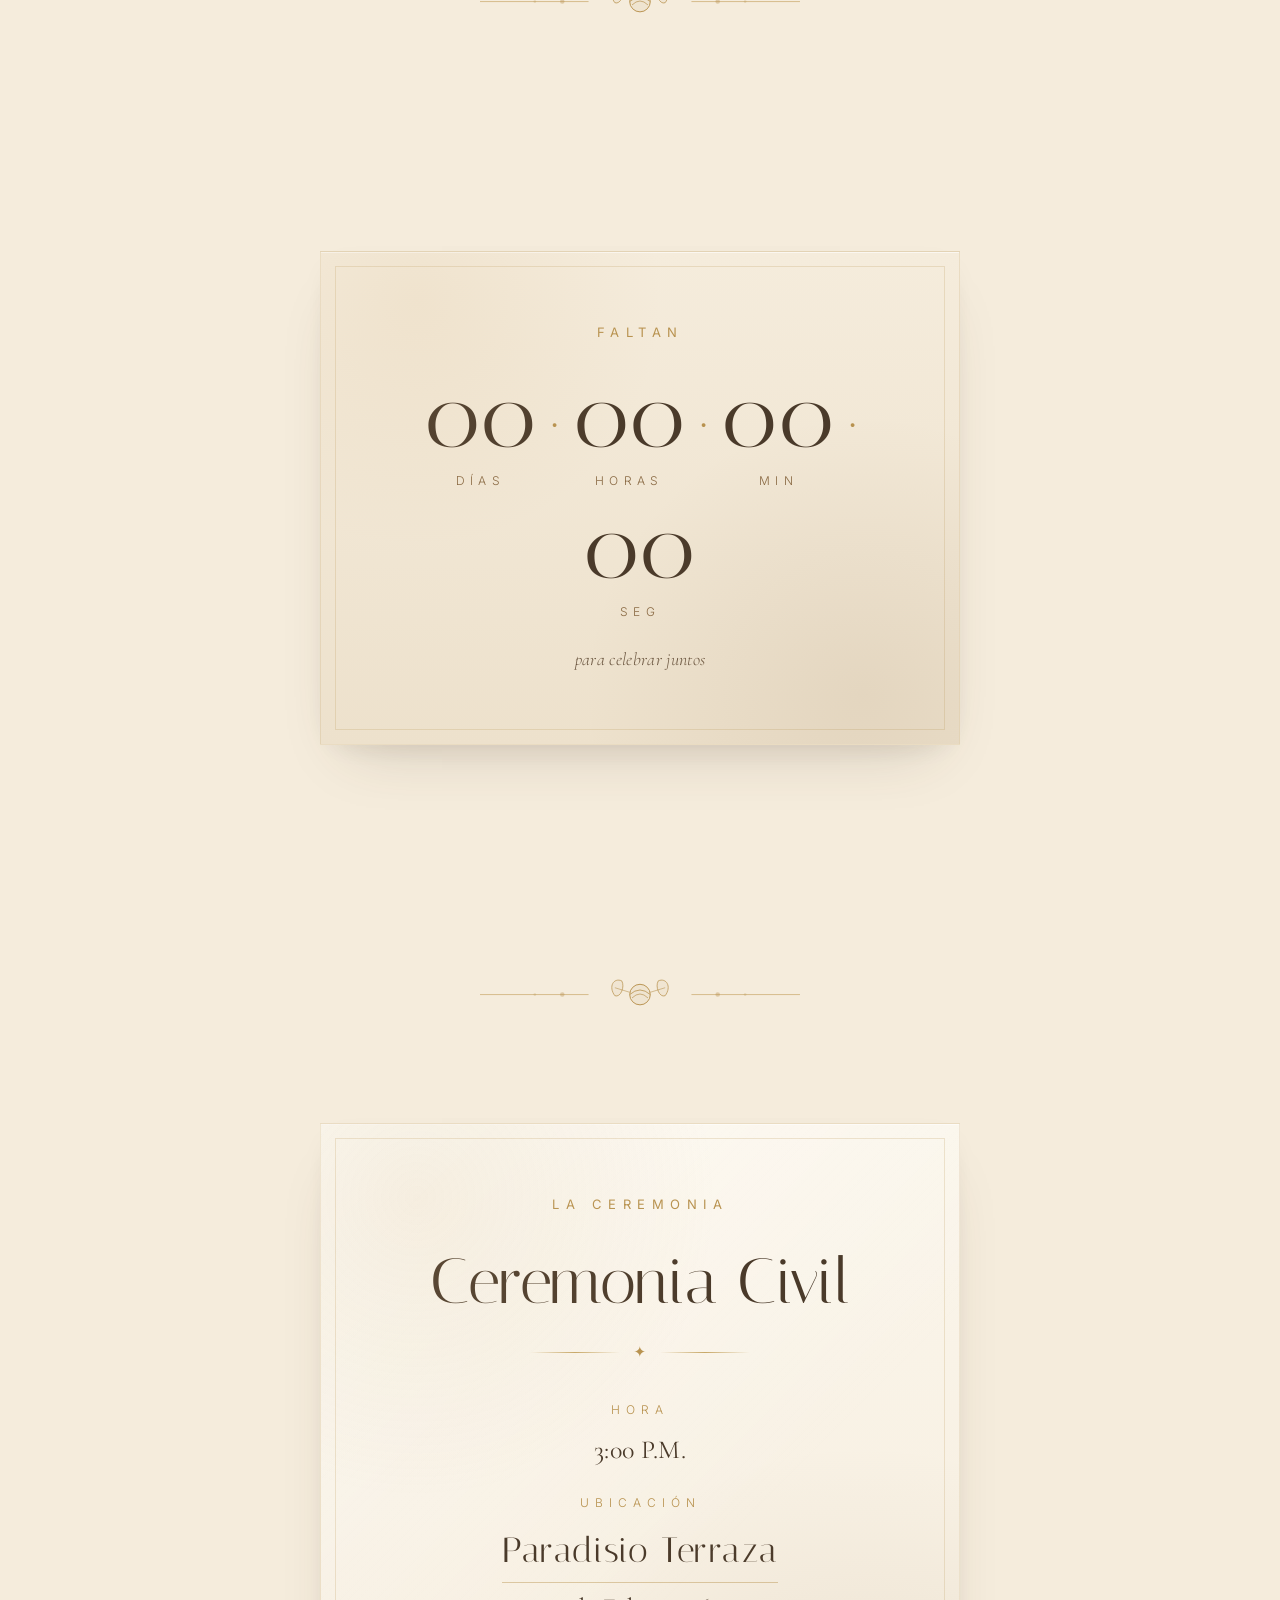
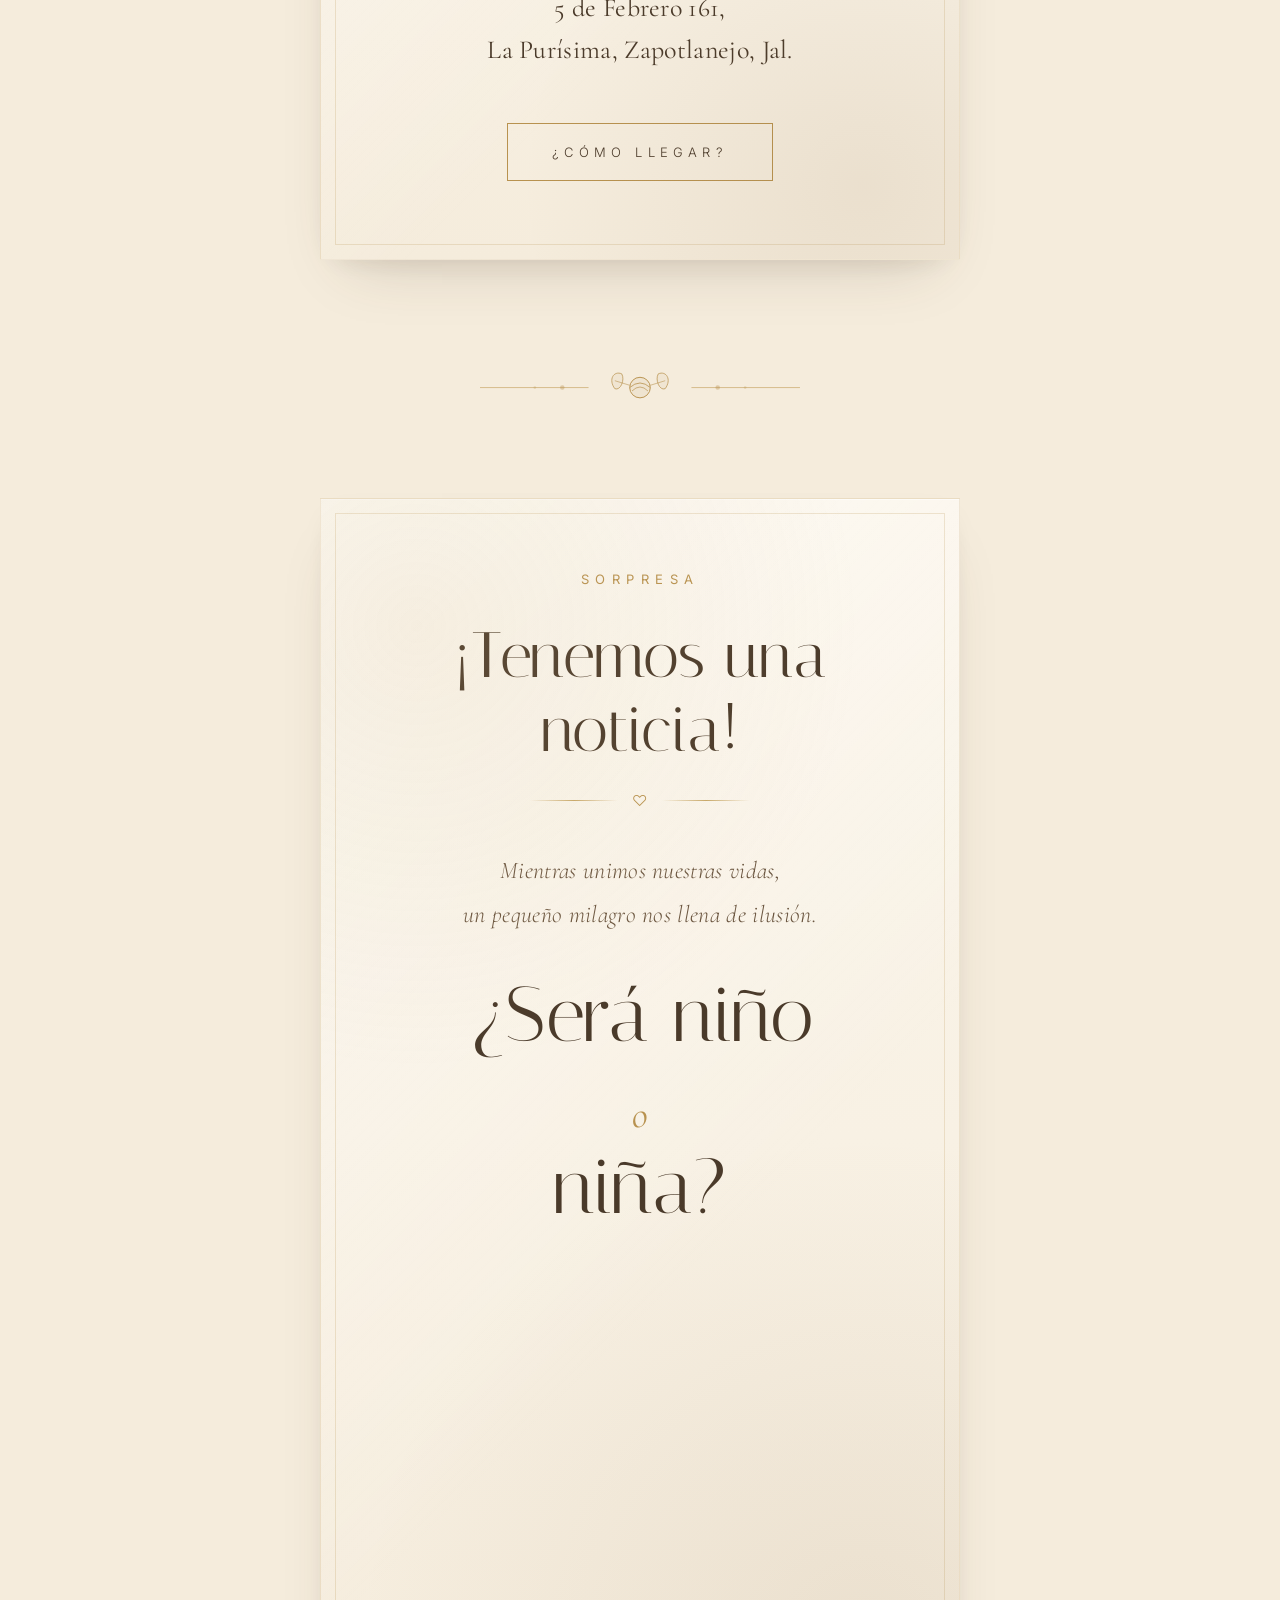
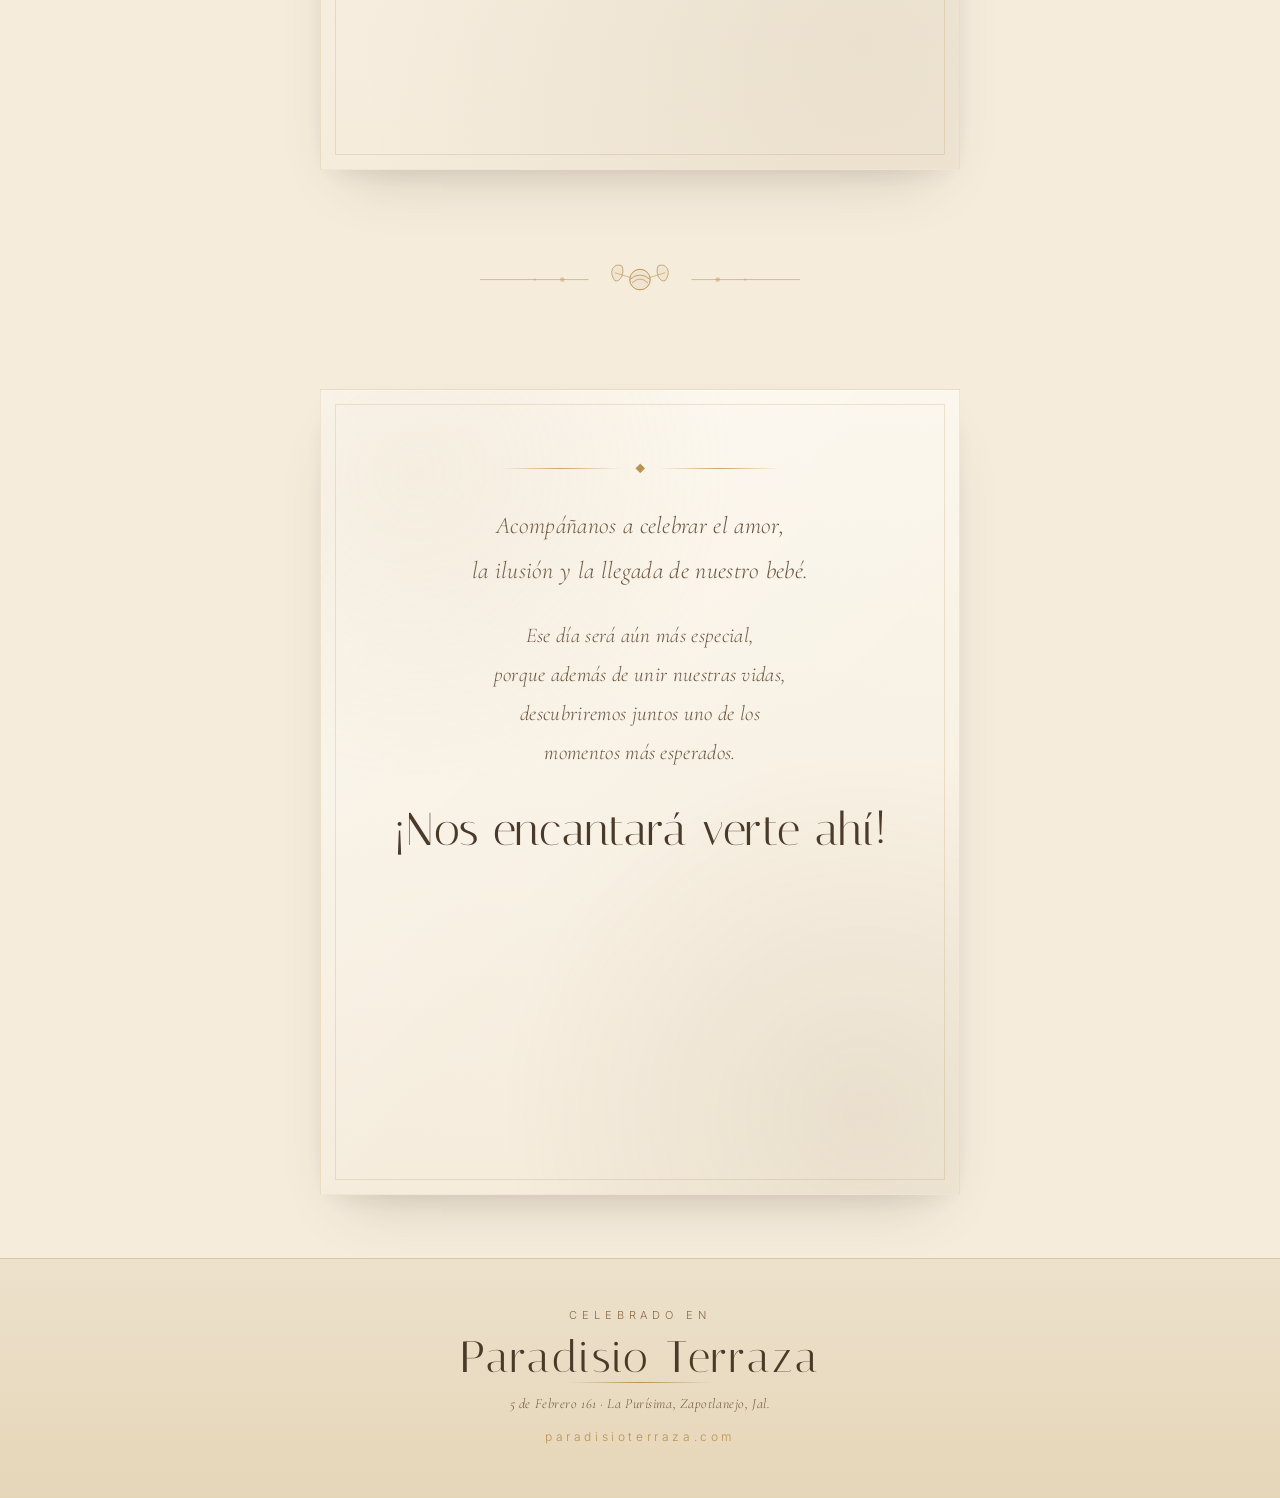
==== commit 55a8fc3d: "Analytics en invitacion" ====
--- a/invitacion/boda-sergio-michelle/index.html
+++ b/invitacion/boda-sergio-michelle/index.html
@@ -12,6 +12,15 @@
 <link href="https://fonts.googleapis.com/css2?family=Cormorant+Garamond:ital,wght@0,300;0,400;0,500;0,600;1,300;1,400&family=Italiana&family=Inter:wght@200;300;400;500&display=swap" rel="stylesheet">
 
 <link rel="stylesheet" href="style.css?v=2" />
+<!-- Google tag (gtag.js) -->
+<script async src="https://www.googletagmanager.com/gtag/js?id=G-008F4WVKGS"></script>
+<script>
+  window.dataLayer = window.dataLayer || [];
+  function gtag(){dataLayer.push(arguments);}
+  gtag('js', new Date());
+
+  gtag('config', 'G-008F4WVKGS');
+</script>
 </head>
 <body>
 
